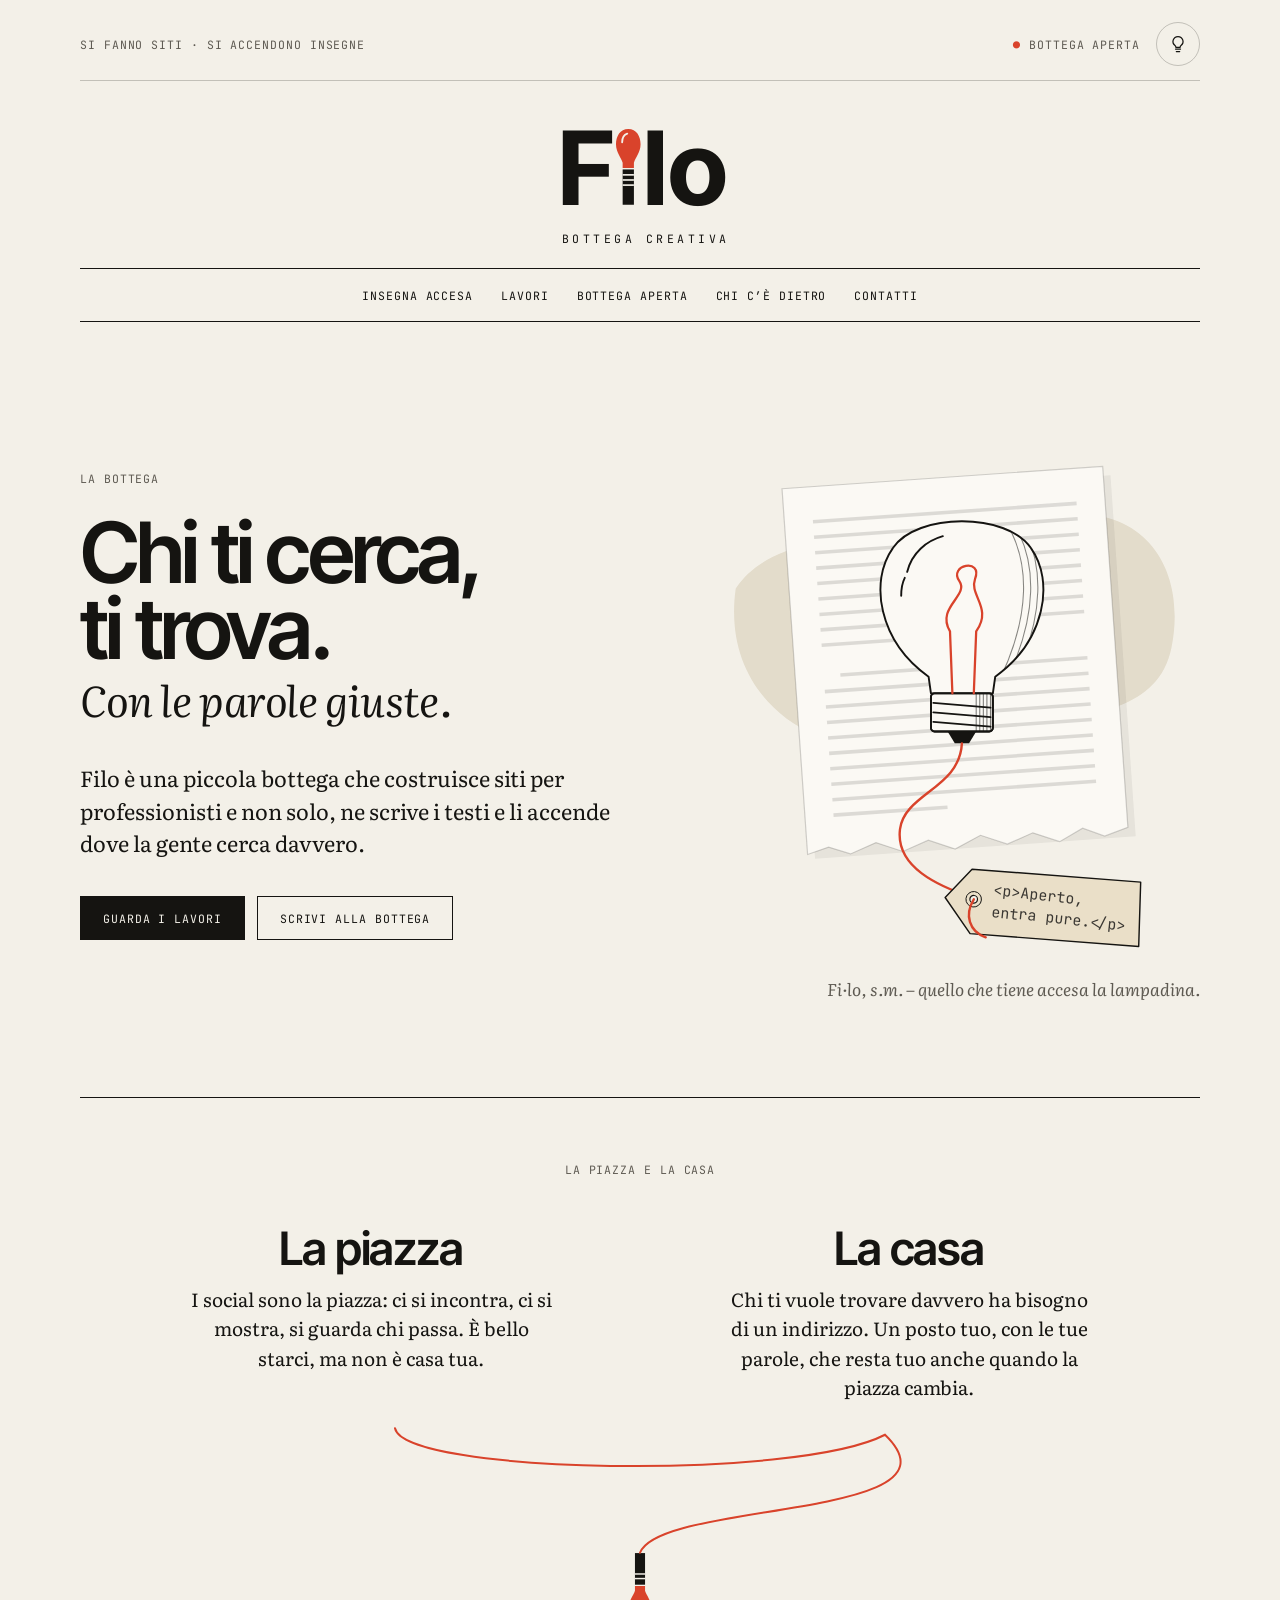
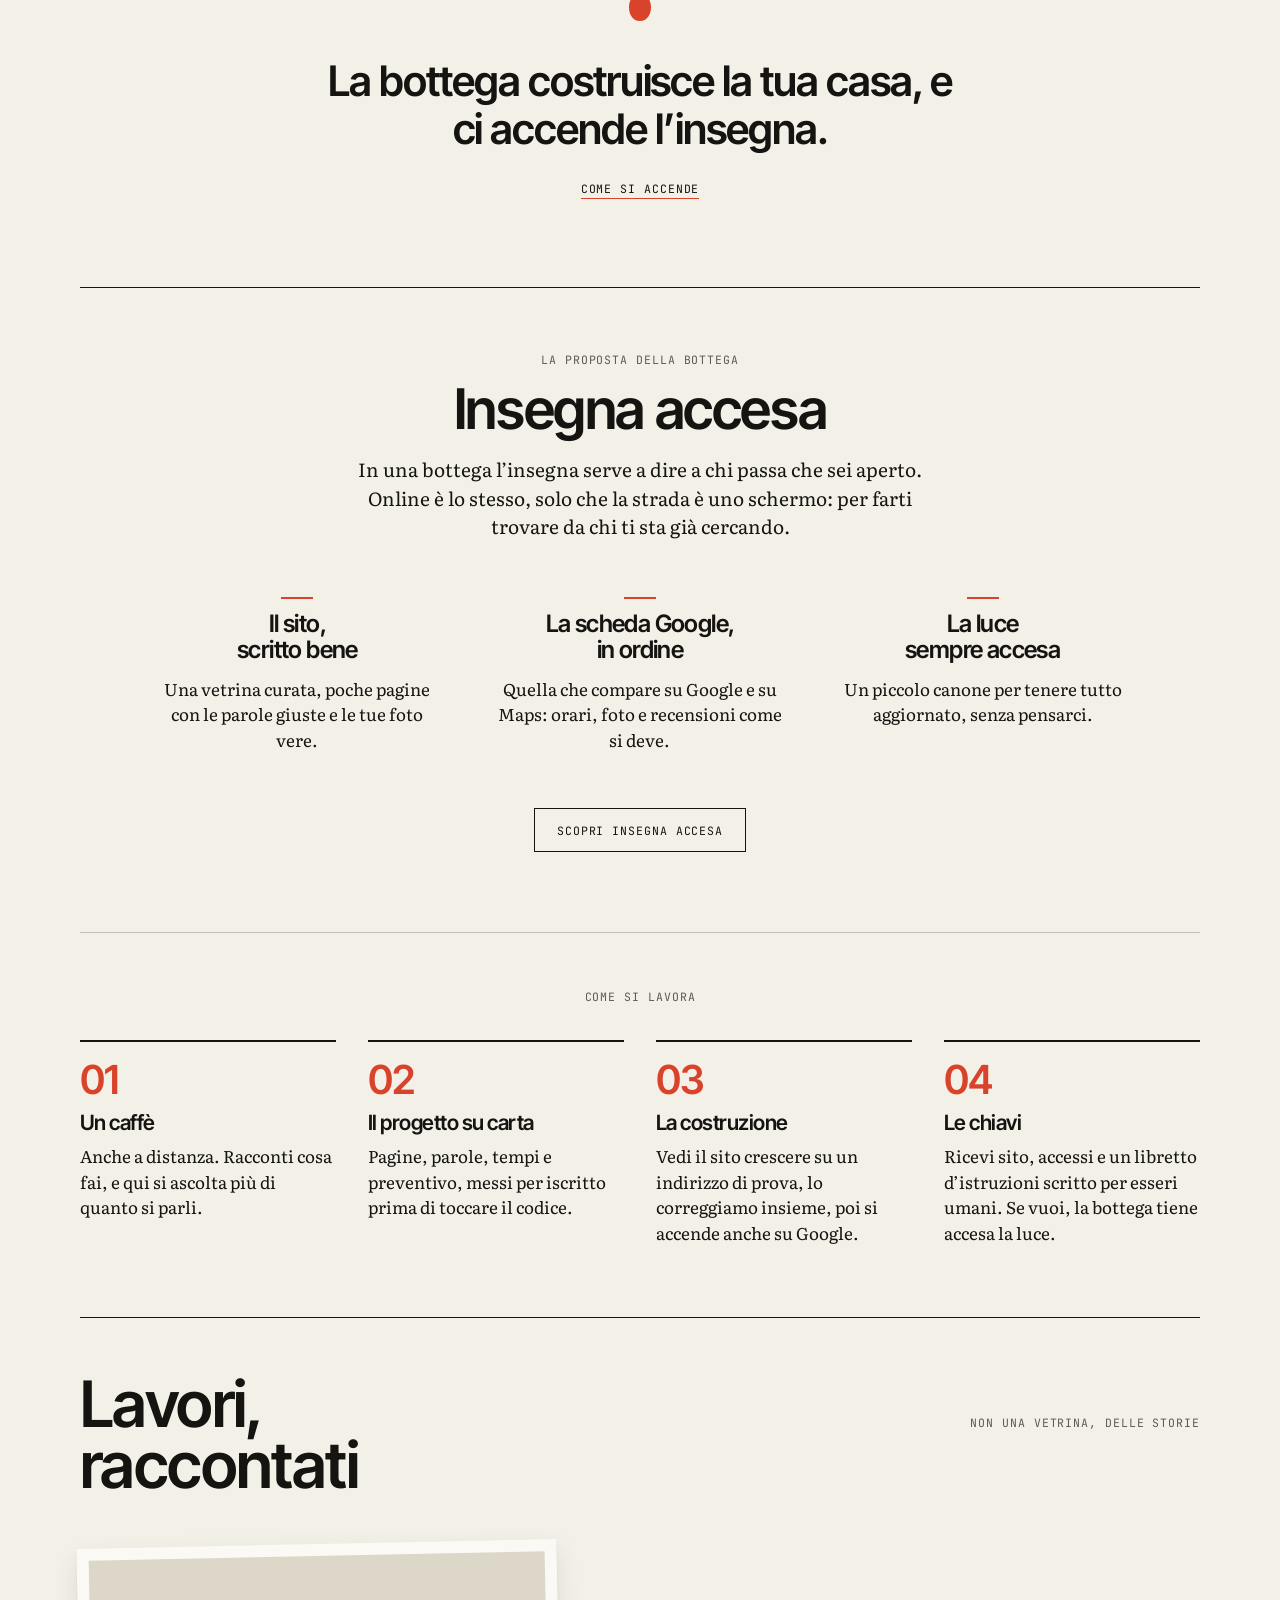
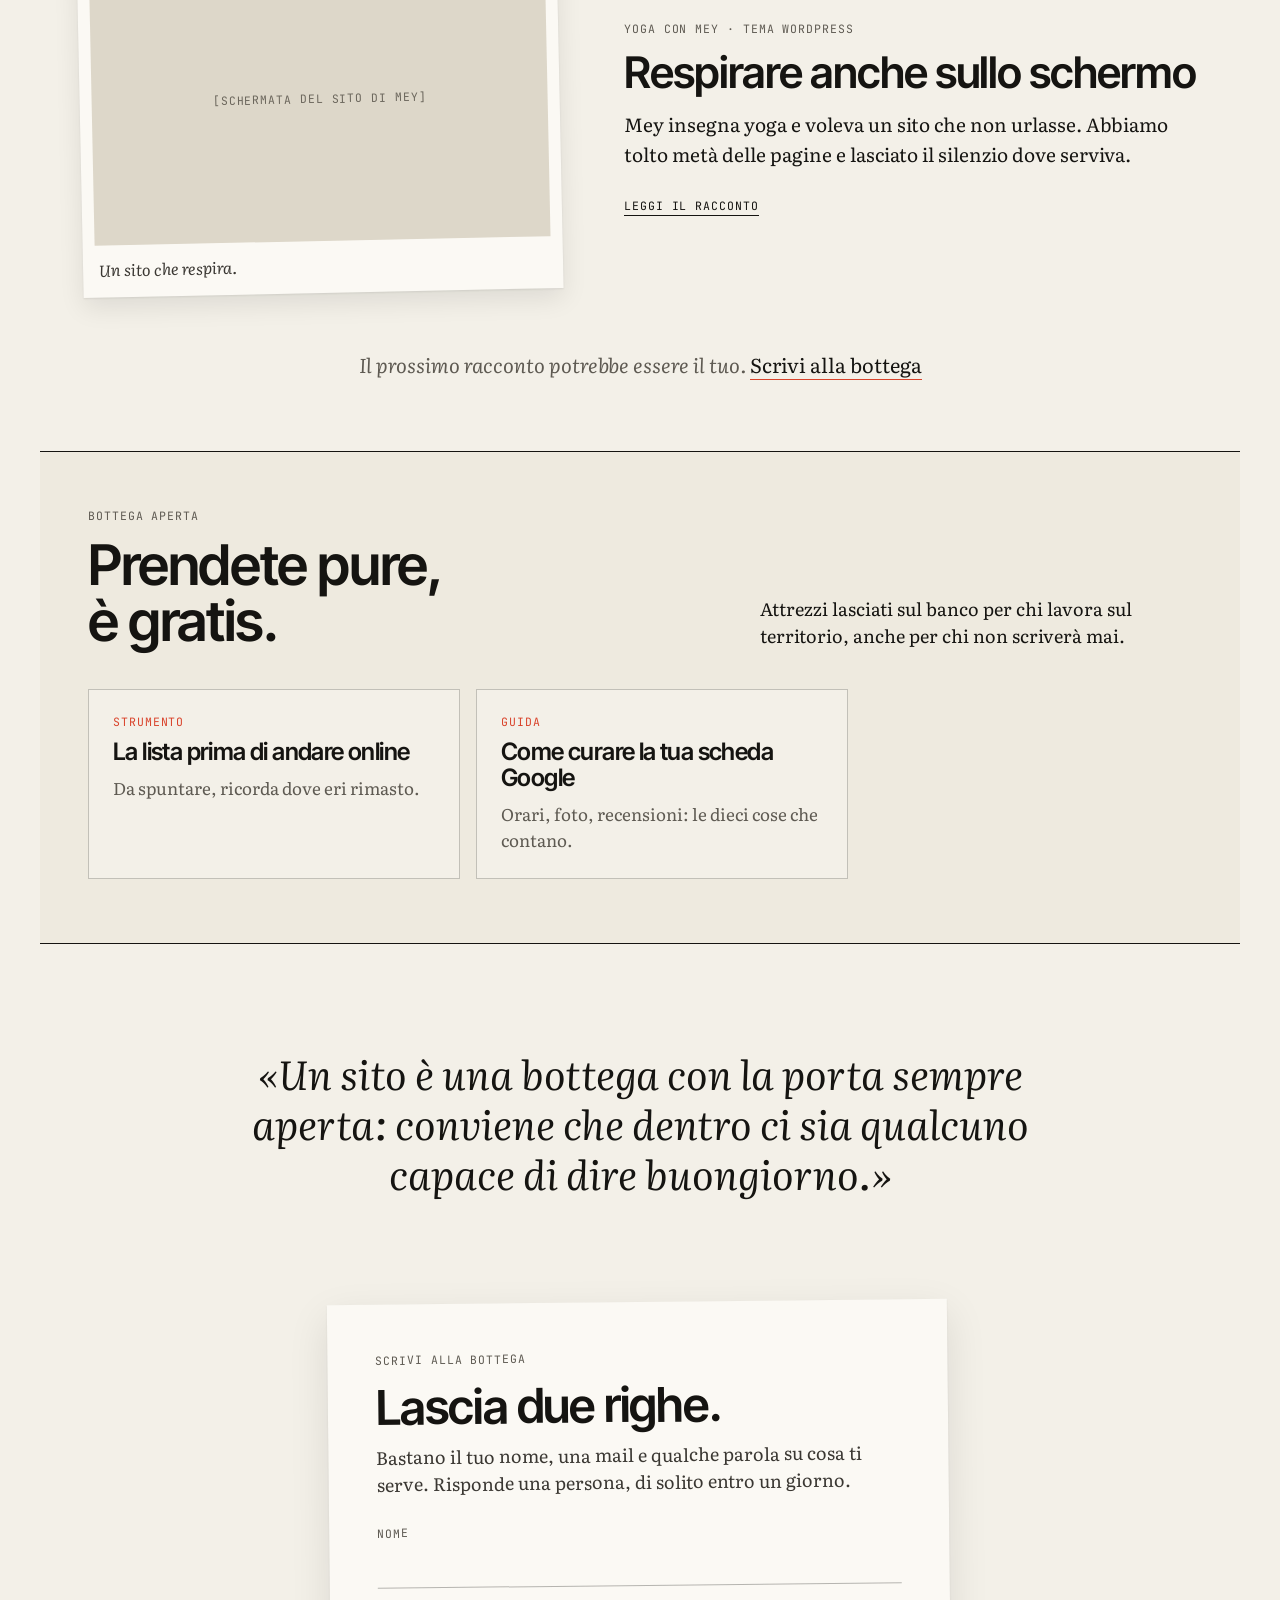
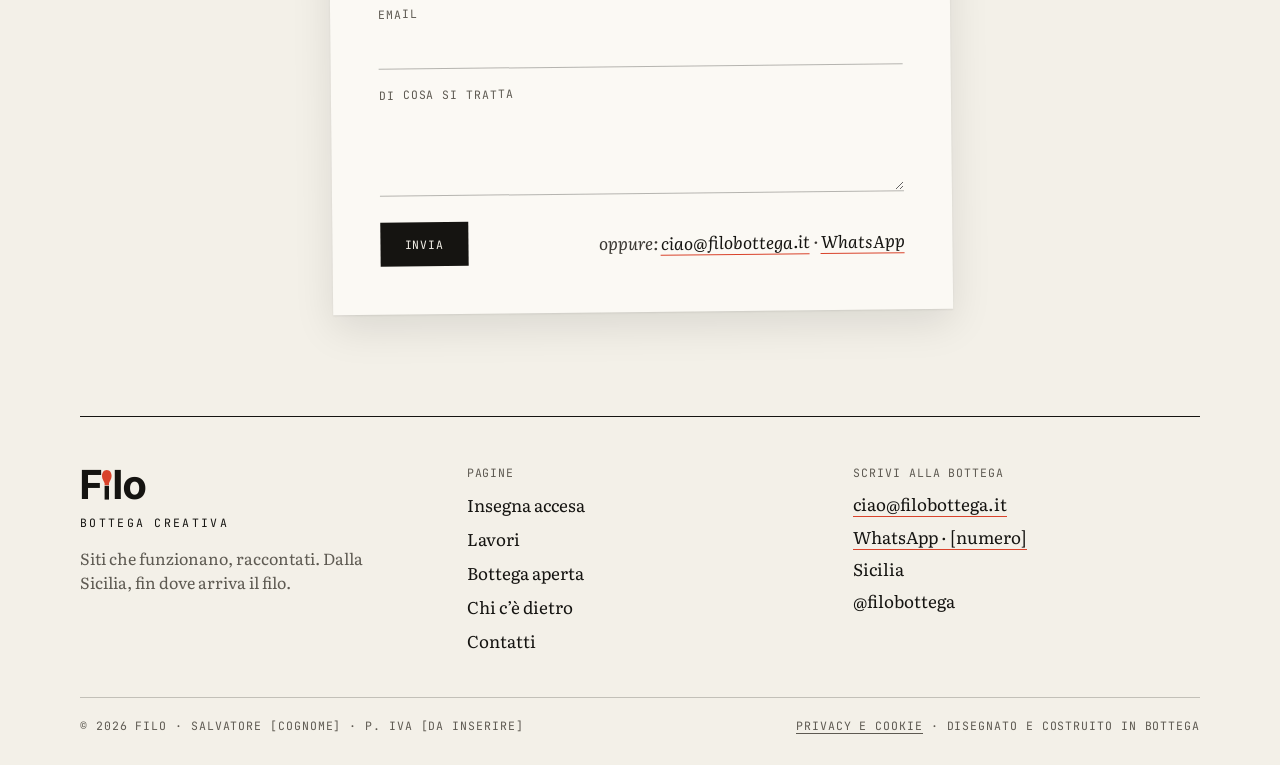
==== index.html @ 684f434d "Home: il cartellino dice Aperto, entra pure Co-Authored-By: Claude Opus 5.5 <noreply@anthropic.com> " ====
<!doctype html>
<html lang="it">
<head>
<meta charset="utf-8">
<meta name="viewport" content="width=device-width, initial-scale=1">
<title>Filo – Bottega creativa</title>
<meta name="robots" content="noindex">
<link rel="icon" href="assets/favicon.svg" type="image/svg+xml">
<link rel="preconnect" href="https://fonts.googleapis.com">
<link rel="preconnect" href="https://fonts.gstatic.com" crossorigin>
<link rel="stylesheet" href="https://fonts.googleapis.com/css2?family=Inter+Tight:wght@400;500;600;700&amp;family=JetBrains+Mono:wght@400;500&amp;family=Literata:ital,opsz,wght@0,7..72,400;0,7..72,500;1,7..72,400&amp;display=swap">
<link rel="stylesheet" href="assets/style.css">
<script>try{var t=localStorage.getItem('filo-theme');if(t==='dark'||(!t&&matchMedia('(prefers-color-scheme: dark)').matches))document.documentElement.classList.add('is-dark')}catch(e){}</script>
</head>
<body>
<div class="pg" data-root style="min-height: 100vh">
<div style="max-width: 1200px; margin: 0 auto; padding: 0 clamp(16px, 4vw, 40px)">

<header style="padding: 22px 0 0">
<div class="topbar" style="display: flex; flex-wrap: wrap; justify-content: space-between; align-items: center; gap: 12px; padding-bottom: 14px; border-bottom: 1px solid var(--line)">
<span class="m sign" style="color: var(--mute)">Si fanno siti<span class="sep"> · </span><br class="mbr">si accendono insegne</span>
<div style="display: flex; align-items: center; gap: 16px">
<span class="m open-status" style="color: var(--mute)"><span style="color: var(--accent)">●</span> Bottega aperta</span>
<button class="lamp" type="button" aria-label="Spegni la luce" data-lamp>
<svg width="20" height="20" viewBox="0 0 24 24" fill="none" stroke="currentColor" stroke-width="1.5" stroke-linecap="round" stroke-linejoin="round" aria-hidden="true"><path class="bulb" d="M9 18h6M10 21h4M12 3a6 6 0 0 0-3.6 10.8c.6.5 1 1.2 1 2V16h5.2v-.2c0-.8.4-1.5 1-2A6 6 0 0 0 12 3z"></path></svg>
</button>
</div>
</div>
<div style="text-align: center; padding: 36px 0 22px; --L: clamp(72px, 8vw, 104px)">
<a href="#top" class="h" aria-label="Filo" style="font-size: var(--L); font-weight: 700; letter-spacing: -.055em; line-height: 1">F<svg class="logo-bulb" viewBox="0 0 24 74" aria-hidden="true"><path class="glass" d="M12 0 C 20 0 24 7 24 15 C 24 23 19 28 17.5 33 L 17.5 38 L 6.5 38 L 6.5 33 C 5 28 0 23 0 15 C 0 7 4 0 12 0 Z" fill="var(--accent)"></path><path d="M6 13 C 6 8.5 8 5.5 11 4.5" fill="none" stroke="var(--paper)" stroke-width="1.8" stroke-linecap="round"></path><rect x="6.5" y="39.5" width="11" height="34.5" fill="currentColor"></rect><rect x="6.5" y="44" width="11" height="1.6" fill="var(--paper)"></rect><rect x="6.5" y="49" width="11" height="1.6" fill="var(--paper)"></rect><rect x="6.5" y="54" width="11" height="1.6" fill="var(--paper)"></rect></svg><span style="letter-spacing: -.005em">l</span>o</a>
<p class="m" style="margin: 12px 0 0; color: var(--ink); font-size: 11.5px; letter-spacing: calc((var(--L) * 1.5736 - 108.76px) / 15); transform: translateX(calc(var(--L) * 0.0397 + ((var(--L) * 1.5736 - 108.76px) / 15 - 0.49px) / 2)); white-space: nowrap">Bottega creativa</p>
</div>
<div class="nav hnav" style="display: flex; flex-wrap: wrap; justify-content: center; padding: 4px 0; border-top: 1px solid var(--ink); border-bottom: 1px solid var(--ink)">
<button class="menubtn m" type="button" aria-expanded="false" aria-controls="menu" data-menu>Menu</button>
<nav id="menu" class="navlinks" aria-label="Menu">
<a href="insegna-accesa.html" class="m">Insegna accesa</a>
<a href="lavori.html" class="m">Lavori</a>
<a href="bottega-aperta.html" class="m">Bottega aperta</a>
<a href="chi-ce-dietro.html" class="m">Chi c’è dietro</a>
<a href="contatti.html" class="m">Contatti</a>
</nav>
</div>
</header>

<section id="top" style="display: flex; flex-wrap: wrap; gap: 40px; padding: clamp(40px, 7vw, 88px) 0 clamp(48px, 8vw, 96px); align-items: center">
<div style="flex: 1 1 380px; min-width: 0">
<p class="m" style="margin: 0 0 28px; color: var(--mute)">La bottega</p>
<h1 class="h" style="margin: 0; font-size: clamp(46px, 6.6vw, 100px); line-height: .9; font-weight: 600; letter-spacing: -.045em">Chi ti cerca,<br>ti trova.<br><span style="display: block; margin-top: .22em; font-family: 'Literata', Georgia, serif; font-style: italic; font-weight: 400; font-size: .5em; line-height: 1.1; letter-spacing: -.01em">Con le parole giuste.</span></h1>
<p style="margin: 40px 0 0; max-width: 34em; font-size: clamp(19px, 1.7vw, 22px); line-height: 1.5">Filo è una piccola bottega che costruisce siti per professionisti e non solo, ne scrive i testi e li accende dove la gente cerca davvero.</p>
<div style="display: flex; flex-wrap: wrap; gap: 12px; margin-top: 36px">
<a href="#lavori" class="btn fill m">Guarda i lavori</a>
<a href="#scrivimi" class="btn m">Scrivi alla bottega</a>
</div>
</div>
<figure style="flex: 1 1 300px; min-width: 0; max-width: clamp(280px, 42vw, 560px); margin: 0 auto; position: relative">
<svg viewBox="0 0 420 470" width="100%" role="img" aria-label="Collage: una lampadina incisa davanti a una pagina di libro; il filamento è un filo vermiglio che esce dalla lampadina, scende con un’ansa e regge un cartellino con scritto, in codice, Aperto, entra pure" style="display: block">
<defs>
<clipPath id="fGlass"><path d="M142 200 C 100 170 92 120 112 92 C 132 62 208 62 228 92 C 248 120 240 170 198 200 L 196 214 L 144 214 Z"></path></clipPath>
<clipPath id="fSock"><rect x="144" y="214" width="52" height="32" rx="3"></rect></clipPath>
</defs>
<path d="M30 150 C 70 90 190 110 290 90 C 370 74 410 130 396 200 C 382 268 290 256 200 280 C 110 304 16 250 30 150 Z" fill="var(--swash)"></path>
<g transform="rotate(-4 220 220)">
<rect x="86" y="64" width="270" height="304" fill="#151411" opacity=".06"></rect>
<path d="M80 56 L 350 56 L 350 360 L 330 366 L 312 358 L 292 368 L 270 359 L 248 367 L 226 358 L 204 368 L 182 359 L 160 367 L 138 358 L 116 366 L 98 359 L 80 364 Z" fill="#FBF9F4" stroke="#151411" stroke-opacity=".18"></path>
<g fill="#151411" opacity=".13">
<rect x="104" y="84" width="222" height="3"></rect>
<rect x="104" y="97" width="222" height="3"></rect>
<rect x="104" y="110" width="222" height="3"></rect>
<rect x="104" y="123" width="222" height="3"></rect>
<rect x="104" y="136" width="222" height="3"></rect>
<rect x="104" y="149" width="222" height="3"></rect>
<rect x="104" y="162" width="222" height="3"></rect>
<rect x="104" y="175" width="222" height="3"></rect>
<rect x="104" y="188" width="140" height="3"></rect>
<rect x="118" y="214" width="208" height="3"></rect>
<rect x="104" y="227" width="222" height="3"></rect>
<rect x="104" y="240" width="222" height="3"></rect>
<rect x="104" y="253" width="222" height="3"></rect>
<rect x="104" y="266" width="222" height="3"></rect>
<rect x="104" y="279" width="222" height="3"></rect>
<rect x="104" y="292" width="222" height="3"></rect>
<rect x="104" y="305" width="222" height="3"></rect>
<rect x="104" y="318" width="222" height="3"></rect>
<rect x="104" y="331" width="96" height="3"></rect>
</g>
</g>
<g transform="translate(50 24)">
<path d="M142 200 C 100 170 92 120 112 92 C 132 62 208 62 228 92 C 248 120 240 170 198 200 L 196 214 L 144 214 Z" fill="#FBF9F4"></path>
<g clip-path="url(#fGlass)" fill="none" stroke="#151411" stroke-width=".9" stroke-opacity=".5">
<path d="M204 66 C 228 100 230 150 196 214"></path>
<path d="M210 66 C 234 100 236 150 202 214"></path>
<path d="M216 66 C 240 100 242 150 208 214"></path>
<path d="M222 66 C 246 100 248 150 214 214"></path>
<path d="M228 66 C 252 100 254 150 220 214"></path>
<path d="M234 66 C 258 100 260 150 226 214"></path>
</g>
<g fill="none" stroke="#151411" stroke-width="1.6" stroke-linecap="round" stroke-linejoin="round">
<path d="M142 200 C 100 170 92 120 112 92 C 132 62 208 62 228 92 C 248 120 240 170 198 200 L 196 214 L 144 214 Z"></path>
<path d="M124 112 C 128 96 140 86 154 82"></path>
<path d="M119 132 C 119 126 120 121 122 117"></path>
<rect x="144" y="214" width="52" height="32" rx="3" fill="#FBF9F4"></rect>
</g>
<g clip-path="url(#fSock)" stroke="#151411" stroke-width=".9" stroke-opacity=".55">
<path d="M182 214 L 182 246 M185 214 L 185 246 M188 214 L 188 246 M191 214 L 191 246 M194 214 L 194 246"></path>
</g>
<g fill="none" stroke="#151411" stroke-width="1.6" stroke-linecap="round">
<rect x="144" y="214" width="52" height="32" rx="3"></rect>
<path d="M146 222 L 194 226 M146 230 L 194 234 M146 238 L 194 242"></path>
</g>
<path d="M158 246 L 182 246 L 176 256 L 164 256 Z" fill="#151411"></path>
<path d="M162 214 L 160 162 C 148 142 176 132 168 120 C 158 106 188 100 181 118 C 176 132 196 142 182 162 L 180 214" fill="none" stroke="#D9432B" stroke-width="1.9" stroke-linecap="round"></path>
</g>
<path d="M220 280 C 218 318 172 322 168 352 C 164 384 200 400 230 410" fill="none" stroke="#D9432B" stroke-width="2" stroke-linecap="round"></path>
<g transform="translate(230 410) rotate(6)">
<path d="M-4 -24 L 138 -28 L 142 26 L 0 30 L -24 2 Z" fill="#EADFC8" stroke="#151411" stroke-width="1.2" stroke-linejoin="round"></path>
<circle cx="0" cy="1" r="6.5" fill="none" stroke="#151411" stroke-width=".8"></circle>
<circle cx="0" cy="1" r="3.2" fill="#F3F0E8" stroke="#151411" stroke-width="1"></circle>
<text x="16" y="-4" font-family="JetBrains Mono, monospace" font-size="12.5" fill="#3A3732">&lt;p&gt;Aperto,</text>
<text x="16" y="14" font-family="JetBrains Mono, monospace" font-size="12.5" fill="#3A3732">entra pure.&lt;/p&gt;</text>
</g>
<path d="M230 411 C 222 424 226 438 240 443" fill="none" stroke="#D9432B" stroke-width="2" stroke-linecap="round"></path>
</svg>
<figcaption style="font-style: italic; font-size: 17px; color: var(--mute); padding: 6px 0 0; text-align: right">Fi·lo, s.m. – quello che tiene accesa la lampadina.</figcaption>
</figure>
</section>

<section id="piazza" style="border-top: 1px solid var(--ink); padding: 64px 0 88px">
<p class="m" style="margin: 0 0 48px; color: var(--mute); text-align: center">La piazza e la casa</p>
<div class="pc-top" style="position: relative; max-width: 980px; margin: 0 auto">
<svg class="thread-h" viewBox="0 0 100 100" preserveAspectRatio="none" aria-hidden="true" style="position: absolute; inset: 0; width: 100%; height: 100%; overflow: visible; pointer-events: none">
<path d="M25 62 C 26 76, 66 78, 75 64 C 84 90, 52 84, 50 100" fill="none" stroke="var(--accent)" stroke-width="2" stroke-linecap="round" vector-effect="non-scaling-stroke"></path>
</svg>
<svg class="thread-v" viewBox="0 0 100 100" preserveAspectRatio="none" aria-hidden="true" style="position: absolute; inset: 0; width: 100%; height: 100%; overflow: visible; pointer-events: none">
<path d="M50 29 C 26 33, 74 41, 50 46 M50 87 C 40 92, 60 96, 50 100" fill="none" stroke="var(--accent)" stroke-width="2" stroke-linecap="round" vector-effect="non-scaling-stroke"></path>
</svg>
<div class="pc-cols" style="position: relative; display: grid; grid-template-columns: repeat(2, minmax(0, 1fr)); gap: 40px 96px; padding-bottom: 150px; text-align: center">
<div>
<h2 class="h" style="margin: 0 0 14px; font-size: clamp(30px, 3.6vw, 46px); line-height: 1; font-weight: 600">La piazza</h2>
<p style="margin: 0 auto; max-width: 19em; font-size: 19px; line-height: 1.55">I social sono la piazza: ci si incontra, ci si mostra, si guarda chi passa. È bello starci, ma non è casa tua.</p>
</div>
<div>
<h2 class="h" style="margin: 0 0 14px; font-size: clamp(30px, 3.6vw, 46px); line-height: 1; font-weight: 600">La casa</h2>
<p style="margin: 0 auto; max-width: 19em; font-size: 19px; line-height: 1.55">Chi ti vuole trovare davvero ha bisogno di un indirizzo. Un posto tuo, con le tue parole, che resta tuo anche quando la piazza cambia.</p>
</div>
</div>
</div>
<div style="display: flex; flex-direction: column; align-items: center; text-align: center">
<svg viewBox="0 0 24 74" width="22" height="68" aria-hidden="true" style="display: block; overflow: visible"><path class="glass" d="M12 0 C 20 0 24 7 24 15 C 24 23 19 28 17.5 33 L 17.5 38 L 6.5 38 L 6.5 33 C 5 28 0 23 0 15 C 0 7 4 0 12 0 Z" fill="var(--accent)" transform="translate(0 74) scale(1 -1)"></path><rect x="6.5" y="0" width="11" height="34.5" fill="currentColor"></rect><rect x="6.5" y="22" width="11" height="1.6" fill="var(--paper)"></rect><rect x="6.5" y="27" width="11" height="1.6" fill="var(--paper)"></rect></svg>
<p class="h" style="margin: 36px auto 0; max-width: 16em; padding: 0 12px; box-sizing: border-box; overflow-wrap: break-word; font-size: clamp(22px, 5.4vw, 42px); line-height: 1.15; font-weight: 600; letter-spacing: -.025em">La bottega costruisce la tua casa, e ci accende l’insegna.</p>
<a href="#insegna" class="m" style="margin-top: 28px; border-bottom: 1px solid var(--accent); padding-bottom: 2px">Come si accende</a>
</div>
</section>

<section id="insegna" style="border-top: 1px solid var(--ink); padding: 64px 0 80px; text-align: center">
<p class="m" style="margin: 0 0 14px; color: var(--mute)">La proposta della bottega</p>
<h2 class="h" style="margin: 0 0 18px; font-size: clamp(34px, 4.4vw, 56px); line-height: 1; font-weight: 600">Insegna accesa</h2>
<p style="margin: 0 auto 56px; max-width: 30em; font-size: 19px; line-height: 1.5">In una bottega l’insegna serve a dire a chi passa che sei aperto. Online è lo stesso, solo che la strada è uno schermo: per farti trovare da chi ti sta già cercando.</p>
<div style="display: grid; grid-template-columns: repeat(auto-fit, minmax(220px, 1fr)); gap: 40px 48px; max-width: 980px; margin: 0 auto">
<div style="display: flex; flex-direction: column; align-items: center; gap: 12px">
<span aria-hidden="true" style="width: 32px; height: 2px; background: var(--accent)"></span>
<h3 class="h" style="margin: 0; font-size: 24px; font-weight: 600; line-height: 1.1">Il sito,<br>scritto bene</h3>
<p style="margin: 0; max-width: 17em; font-size: 17px; line-height: 1.5">Una vetrina curata, poche pagine con le parole giuste e le tue foto vere.</p>
</div>
<div style="display: flex; flex-direction: column; align-items: center; gap: 12px">
<span aria-hidden="true" style="width: 32px; height: 2px; background: var(--accent)"></span>
<h3 class="h" style="margin: 0; font-size: 24px; font-weight: 600; line-height: 1.1">La scheda Google,<br>in ordine</h3>
<p style="margin: 0; max-width: 17em; font-size: 17px; line-height: 1.5">Quella che compare su Google e su Maps: orari, foto e recensioni come si deve.</p>
</div>
<div style="display: flex; flex-direction: column; align-items: center; gap: 12px">
<span aria-hidden="true" style="width: 32px; height: 2px; background: var(--accent)"></span>
<h3 class="h" style="margin: 0; font-size: 24px; font-weight: 600; line-height: 1.1">La luce<br>sempre accesa</h3>
<p style="margin: 0; max-width: 17em; font-size: 17px; line-height: 1.5">Un piccolo canone per tenere tutto aggiornato, senza pensarci.</p>
</div>
</div>
<a href="insegna-accesa.html" class="btn m" style="margin-top: 56px">Scopri Insegna accesa</a>
</section>


<section style="border-top: 1px solid var(--line); padding: 56px 0 72px">
<p class="m" style="margin: 0 0 36px; color: var(--mute); text-align: center">Come si lavora</p>
<ol style="list-style: none; margin: 0; padding: 0; display: grid; grid-template-columns: repeat(auto-fit, minmax(220px, 1fr)); gap: 32px">
<li style="border-top: 2px solid var(--ink); padding-top: 18px">
<p class="h" style="margin: 0 0 10px; font-size: 40px; font-weight: 600; color: var(--accent); line-height: 1">01</p>
<h3 class="h" style="margin: 0 0 8px; font-size: 21px; font-weight: 600">Un caffè</h3>
<p style="margin: 0; font-size: 17px; line-height: 1.5">Anche a distanza. Racconti cosa fai, e qui si ascolta più di quanto si parli.</p>
</li>
<li style="border-top: 2px solid var(--ink); padding-top: 18px">
<p class="h" style="margin: 0 0 10px; font-size: 40px; font-weight: 600; color: var(--accent); line-height: 1">02</p>
<h3 class="h" style="margin: 0 0 8px; font-size: 21px; font-weight: 600">Il progetto su carta</h3>
<p style="margin: 0; font-size: 17px; line-height: 1.5">Pagine, parole, tempi e preventivo, messi per iscritto prima di toccare il codice.</p>
</li>
<li style="border-top: 2px solid var(--ink); padding-top: 18px">
<p class="h" style="margin: 0 0 10px; font-size: 40px; font-weight: 600; color: var(--accent); line-height: 1">03</p>
<h3 class="h" style="margin: 0 0 8px; font-size: 21px; font-weight: 600">La costruzione</h3>
<p style="margin: 0; font-size: 17px; line-height: 1.5">Vedi il sito crescere su un indirizzo di prova, lo correggiamo insieme, poi si accende anche su Google.</p>
</li>
<li style="border-top: 2px solid var(--ink); padding-top: 18px">
<p class="h" style="margin: 0 0 10px; font-size: 40px; font-weight: 600; color: var(--accent); line-height: 1">04</p>
<h3 class="h" style="margin: 0 0 8px; font-size: 21px; font-weight: 600">Le chiavi</h3>
<p style="margin: 0; font-size: 17px; line-height: 1.5">Ricevi sito, accessi e un libretto d’istruzioni scritto per esseri umani. Se vuoi, la bottega tiene accesa la luce.</p>
</li>
</ol>
</section>


<section id="lavori" style="border-top: 1px solid var(--ink); padding: 56px 0 72px">
<div style="display: flex; flex-wrap: wrap; justify-content: space-between; align-items: baseline; gap: 16px; margin-bottom: 48px">
<h2 class="h" style="margin: 0; font-size: clamp(36px, 5vw, 64px); line-height: .95; font-weight: 600">Lavori,<br>raccontati</h2>
<p class="m" style="margin: 0; color: var(--mute)">Non una vetrina, delle storie</p>
</div>
<article style="display: flex; flex-wrap: wrap; gap: 40px 64px; align-items: center">
<figure style="flex: 1 1 320px; max-width: 480px; margin: 0; background: var(--frame); padding: 12px 12px 0; box-shadow: 0 1px 2px rgba(0,0,0,.08), 0 10px 26px rgba(0,0,0,.09); transform: rotate(-1.2deg)">
<div style="aspect-ratio: 16 / 10; background: var(--ph); display: flex; align-items: center; justify-content: center"><span class="m" style="color: #6B665C">[Schermata del sito di Mey]</span></div>
<figcaption style="font-style: italic; font-size: 16px; color: #3A3732; padding: 12px 4px 16px">Un sito che respira.</figcaption>
</figure>
<div style="flex: 1 1 360px; min-width: 0">
<p class="m" style="margin: 0 0 14px; color: var(--mute)">Yoga con Mey · Tema WordPress</p>
<h3 class="h" style="margin: 0 0 16px; font-size: clamp(30px, 3.4vw, 44px); line-height: 1.02; font-weight: 600">Respirare anche sullo schermo</h3>
<p style="margin: 0 0 22px; font-size: 19px; line-height: 1.55">Mey insegna yoga e voleva un sito che non urlasse. Abbiamo tolto metà delle pagine e lasciato il silenzio dove serviva.</p>
<a href="lavori.html#mey" class="m" style="border-bottom: 1px solid currentColor; padding-bottom: 2px">Leggi il racconto</a>
</div>
</article>
<p style="margin: 56px 0 0; text-align: center; font-style: italic; font-size: 20px; color: var(--mute)">Il prossimo racconto potrebbe essere il tuo. <a href="#scrivimi" style="font-style: normal; border-bottom: 1px solid var(--accent)">Scrivi alla bottega</a></p>
</section>

<section id="aperta" style="background: var(--card); border-top: 1px solid var(--ink); border-bottom: 1px solid var(--ink); padding: 56px clamp(16px, 4vw, 48px) 64px; margin: 0 calc(-1 * clamp(16px, 4vw, 40px))">
<div style="max-width: 1120px; margin: 0 auto">
<div style="display: flex; flex-wrap: wrap; justify-content: space-between; align-items: flex-end; gap: 20px; margin-bottom: 40px">
<div>
<p class="m" style="margin: 0 0 14px; color: var(--mute)">Bottega aperta</p>
<h2 class="h" style="margin: 0; font-size: clamp(34px, 4.4vw, 56px); line-height: 1; font-weight: 600">Prendete pure,<br>è gratis.</h2>
</div>
<p style="margin: 0; max-width: 24em; font-size: 18px; line-height: 1.5">Attrezzi lasciati sul banco per chi lavora sul territorio, anche per chi non scriverà mai.</p>
</div>
<div style="display: grid; grid-template-columns: repeat(auto-fit, minmax(280px, 1fr)); gap: 16px; max-width: 760px">
<a href="bottega-aperta.html" style="display: flex; flex-direction: column; gap: 10px; background: var(--paper); border: 1px solid var(--line); padding: 24px 24px 26px">
<span class="m" style="color: var(--accent)">Strumento</span>
<span class="h" style="font-size: 24px; font-weight: 600; line-height: 1.1">La lista prima di andare online</span>
<span style="font-size: 17px; line-height: 1.5; color: var(--mute)">Da spuntare, ricorda dove eri rimasto.</span>
</a>
<a href="bottega-aperta.html" style="display: flex; flex-direction: column; gap: 10px; background: var(--paper); border: 1px solid var(--line); padding: 24px 24px 26px">
<span class="m" style="color: var(--accent)">Guida</span>
<span class="h" style="font-size: 24px; font-weight: 600; line-height: 1.1">Come curare la tua scheda Google</span>
<span style="font-size: 17px; line-height: 1.5; color: var(--mute)">Orari, foto, recensioni: le dieci cose che contano.</span>
</a>
</div>
</div>
</section>

<section style="padding: clamp(56px, 9vw, 104px) 0 0; text-align: center">
<blockquote style="margin: 0 auto; max-width: 22em; font-style: italic; font-size: clamp(26px, 3.4vw, 40px); line-height: 1.25">«Un sito è una bottega con la porta sempre aperta: conviene che dentro ci sia qualcuno capace di dire buongiorno.»</blockquote>
</section>

<section id="scrivimi" style="padding: clamp(56px, 9vw, 104px) 0; display: flex; justify-content: center">
<div style="width: 100%; max-width: 620px; background: var(--frame); color: #151411; padding: clamp(28px, 5vw, 48px); box-shadow: 0 1px 2px rgba(0,0,0,.08), 0 14px 40px rgba(0,0,0,.1); transform: rotate(-.6deg)">
<p class="m" style="margin: 0 0 16px; color: #5E5A52">Scrivi alla bottega</p>
<h2 class="h" style="margin: 0 0 12px; font-size: clamp(32px, 4vw, 48px); line-height: 1; font-weight: 600">Lascia due righe.</h2>
<p style="margin: 0 0 28px; font-size: 18px; line-height: 1.5; color: #3A3732">Bastano il tuo nome, una mail e qualche parola su cosa ti serve. Risponde una persona, di solito entro un giorno.</p>
<form style="display: flex; flex-direction: column; gap: 18px">
<label class="m" style="color: #5E5A52; display: flex; flex-direction: column; gap: 4px">Nome<input class="field" type="text" name="nome"></label>
<label class="m" style="color: #5E5A52; display: flex; flex-direction: column; gap: 4px">Email<input class="field" type="email" name="email"></label>
<label class="m" style="color: #5E5A52; display: flex; flex-direction: column; gap: 4px">Di cosa si tratta<textarea class="field" name="messaggio" rows="3" style="resize: vertical"></textarea></label>
<div style="display: flex; flex-wrap: wrap; align-items: center; justify-content: space-between; gap: 16px; margin-top: 8px">
<button type="button" class="m" style="min-height: 44px; padding: 0 24px; background: #151411; color: #F3F0E8; border: 0; cursor: pointer">Invia</button>
<span style="font-style: italic; font-size: 17px; color: #3A3732">oppure: <a href="mailto:ciao@filobottega.it" style="color: #151411; border-bottom: 1px solid #D9432B">ciao@filobottega.it</a> · <a href="https://wa.me/390000000000?text=Ciao%20Filo%2C%20vorrei%20accendere%20la%20mia%20insegna" style="color: #151411; border-bottom: 1px solid #D9432B">WhatsApp</a></span>
</div>
</form>
</div>
</section>

<footer style="border-top: 1px solid var(--ink); padding: 48px 0 32px">
<div style="display: grid; grid-template-columns: repeat(auto-fit, minmax(200px, 1fr)); gap: 32px 40px; padding-bottom: 40px">
<div>
<a href="index.html" class="h" aria-label="Filo, torna alla home" style="font-size: 40px; font-weight: 700; letter-spacing: -.055em; line-height: 1">F<svg class="logo-bulb" viewBox="0 0 24 74" aria-hidden="true"><path class="glass" d="M12 0 C 20 0 24 7 24 15 C 24 23 19 28 17.5 33 L 17.5 38 L 6.5 38 L 6.5 33 C 5 28 0 23 0 15 C 0 7 4 0 12 0 Z" fill="var(--accent)"></path><rect x="6.5" y="39.5" width="11" height="34.5" fill="currentColor"></rect></svg><span style="letter-spacing: -.005em">l</span>o</a>
<p class="m" style="margin: 10px 0 0; letter-spacing: .2em">Bottega creativa</p>
<p style="margin: 16px 0 0; max-width: 18em; font-size: 16px; line-height: 1.5; color: var(--mute)">Siti che funzionano, raccontati. Dalla Sicilia, fin dove arriva il filo.</p>
</div>
<nav aria-label="Pagine del sito">
<p class="m" style="margin: 0 0 8px; color: var(--mute)">Pagine</p>
<ul style="list-style: none; margin: 0; padding: 0; font-size: 17px; line-height: 1.4">
<li><a href="insegna-accesa.html" style="display: inline-block; padding: 5px 0">Insegna accesa</a></li>
<li><a href="lavori.html" style="display: inline-block; padding: 5px 0">Lavori</a></li>
<li><a href="bottega-aperta.html" style="display: inline-block; padding: 5px 0">Bottega aperta</a></li>
<li><a href="chi-ce-dietro.html" style="display: inline-block; padding: 5px 0">Chi c’è dietro</a></li>
<li><a href="contatti.html" style="display: inline-block; padding: 5px 0">Contatti</a></li>
</ul>
</nav>
<div>
<p class="m" style="margin: 0 0 8px; color: var(--mute)">Scrivi alla bottega</p>
<p style="margin: 0; font-size: 17px; line-height: 1.9"><a href="mailto:ciao@filobottega.it" style="border-bottom: 1px solid var(--accent)">ciao@filobottega.it</a><br><a href="https://wa.me/390000000000?text=Ciao%20Filo%2C%20vorrei%20accendere%20la%20mia%20insegna" style="border-bottom: 1px solid var(--accent)">WhatsApp · [numero]</a><br>Sicilia<br>@filobottega</p>
</div>
</div>
<div style="display: flex; flex-wrap: wrap; justify-content: space-between; gap: 12px 24px; padding-top: 20px; border-top: 1px solid var(--line)">
<span class="m" style="color: var(--mute)">© 2026 Filo · Salvatore [Cognome] · P. IVA [da inserire]</span>
<span class="m" style="color: var(--mute)"><a href="#" style="color: var(--mute); border-bottom: 1px solid currentColor">Privacy e cookie</a> · Disegnato e costruito in bottega</span>
</div>
</footer>

</div>
</div>
<script src="assets/main.js"></script>
</body>
</html>
---- assets/style.css ----
body{margin:0}
html{-webkit-text-size-adjust:100%}
*,*::before,*::after{box-sizing:border-box}
img,svg{max-width:100%}
.pg{--paper:#F3F0E8;--ink:#151411;--mute:#5E5A52;--line:rgba(21,20,17,.22);--accent:#D9432B;--frame:#FBF9F4;--ph:#DDD7C9;--card:#EEEADF;--swash:#E3DCCB;background:var(--paper);color:var(--ink);font-family:'Literata',Georgia,serif}
.pg.dark{--paper:#151411;--ink:#ECE8DE;--mute:#A8A397;--line:rgba(236,232,222,.22);--accent:#E8573F;--frame:#ECE8DE;--ph:#2C2A25;--card:#1D1B18;--swash:#26231F}
.h{font-family:'Inter Tight',system-ui,sans-serif;letter-spacing:-.025em}
.m{font-family:'JetBrains Mono',ui-monospace,monospace;text-transform:uppercase;font-size:11.5px;letter-spacing:.08em}
a{color:var(--ink);text-decoration:none}
a:hover{color:var(--accent)}
.lamp{background:none;border:1px solid var(--line);color:var(--ink);width:44px;height:44px;border-radius:50%;display:flex;align-items:center;justify-content:center;cursor:pointer}
.lamp:hover{border-color:var(--accent);color:var(--accent)}
.pg.dark .bulb{fill:var(--accent)}
.logo-bulb{display:inline-block;width:.24em;height:.74em;margin:0 .03em 0 .06em;vertical-align:baseline;overflow:visible}
.pg.dark .logo-bulb .glass{filter:drop-shadow(0 0 .05em #E8573F) drop-shadow(0 0 .14em rgba(232,87,63,.55))}
.navlinks{display:flex;flex-wrap:wrap;align-items:center;gap:0 24px;order:2;margin-left:auto}
.navlinks a{display:inline-flex;align-items:center;min-height:44px}
.ctl{display:flex;align-items:center;gap:12px;order:3}
.menubtn{display:none;min-height:44px;padding:0 16px;border:1px solid var(--line);background:none;color:var(--ink);cursor:pointer}
.menubtn:hover{border-color:var(--accent);color:var(--accent)}
.hnav .navlinks{margin-left:0;justify-content:center;gap:0 28px}
.mbr{display:none}
.thread-v{display:none}
@media (max-width:760px){.thread-h{display:none}.thread-v{display:block}.pc-cols{grid-template-columns:minmax(0,1fr) !important;row-gap:120px !important;padding-bottom:90px !important}.pc-cols>div{padding:0 12px}.pc-cols p{font-size:17px !important}}
@media (max-width:760px){.topbar{flex-wrap:nowrap !important}.open-status{display:none !important}.mbr{display:inline}.sep{display:none}.sign{line-height:1.7}}
@media (max-width:760px){
.navlinks{display:none}
.menubtn{display:inline-flex;align-items:center}
.nav.open .navlinks{display:flex;flex-direction:column;align-items:stretch;gap:0;flex-basis:100%;order:4;margin:6px 0 0}
.nav.open .navlinks a{font-size:14px;min-height:52px;border-top:1px solid var(--line);justify-content:flex-start}
.hnav{padding:10px 0 !important}
}
.btn{display:inline-flex;align-items:center;min-height:44px;padding:0 22px;border:1px solid var(--ink)}
.btn.fill{background:var(--ink);color:var(--paper)}
.btn.fill:hover{background:var(--accent);border-color:var(--accent);color:#fff}
.field{width:100%;box-sizing:border-box;min-height:44px;padding:10px 0;border:0;border-bottom:1px solid rgba(21,20,17,.3);background:transparent;color:#151411;font:inherit;font-size:18px}
.field:focus{outline:none;border-bottom-color:#D9432B}
.pg{--paper:#F3F0E8;--ink:#151411;--mute:#5E5A52;--line:rgba(21,20,17,.22);--accent:#D9432B;--frame:#FBF9F4;--card:#EEEADF;background:var(--paper);color:var(--ink);font-family:'Literata',Georgia,serif}
.pg.dark{--paper:#151411;--ink:#ECE8DE;--mute:#A8A397;--line:rgba(236,232,222,.22);--accent:#E8573F;--frame:#ECE8DE;--card:#1D1B18}
.here{color:var(--accent)}
.pg{--paper:#F3F0E8;--ink:#151411;--mute:#5E5A52;--line:rgba(21,20,17,.22);--accent:#D9432B;--frame:#FBF9F4;--ph:#DDD7C9;--card:#EEEADF;background:var(--paper);color:var(--ink);font-family:'Literata',Georgia,serif}
.pg.dark{--paper:#151411;--ink:#ECE8DE;--mute:#A8A397;--line:rgba(236,232,222,.22);--accent:#E8573F;--frame:#ECE8DE;--ph:#2C2A25;--card:#1D1B18}
.chk{display:flex;gap:14px;align-items:flex-start;min-height:44px;padding:10px 0;border-bottom:1px solid var(--line);cursor:pointer;font-size:18px;line-height:1.45}
.chk input{appearance:none;-webkit-appearance:none;flex:0 0 22px;width:22px;height:22px;margin:2px 0 0;border:1.5px solid var(--ink);background:transparent;cursor:pointer;display:grid;place-content:center}
.chk input:checked{background:var(--accent);border-color:var(--accent)}
.chk input:checked::after{content:"";width:10px;height:6px;border-left:2px solid #fff;border-bottom:2px solid #fff;transform:translateY(-1px) rotate(-45deg)}
.chk input:focus-visible{outline:2px solid var(--accent);outline-offset:2px}
.done{color:var(--mute);text-decoration:line-through;text-decoration-color:var(--accent)}
.reset{background:none;border:0;padding:0;min-height:44px;color:var(--mute);cursor:pointer;border-bottom:1px solid currentColor}
.reset:hover{color:var(--accent)}
.chip{min-height:40px;padding:0 16px;border:1px solid rgba(21,20,17,.35);background:transparent;color:#151411;cursor:pointer;border-radius:999px}
.chip:hover{border-color:#D9432B}
.chip.on{background:#151411;border-color:#151411;color:#F3F0E8}
.chip:focus-visible,.send:focus-visible{outline:2px solid #D9432B;outline-offset:2px}
.send{min-height:48px;padding:0 28px;background:#151411;color:#F3F0E8;border:0;cursor:pointer}
.send:hover{background:#D9432B}
.is-dark .pg{--paper:#151411;--ink:#ECE8DE;--mute:#A8A397;--line:rgba(236,232,222,.22);--accent:#E8573F;--frame:#ECE8DE;--ph:#2C2A25;--card:#1D1B18;--swash:#26231F}
.is-dark .bulb{fill:var(--accent)}
.is-dark .logo-bulb .glass{filter:drop-shadow(0 0 .05em #E8573F) drop-shadow(0 0 .14em rgba(232,87,63,.55))}
.chk input:checked+span{color:var(--mute);text-decoration:line-through;text-decoration-color:var(--accent)}
[hidden]{display:none !important}
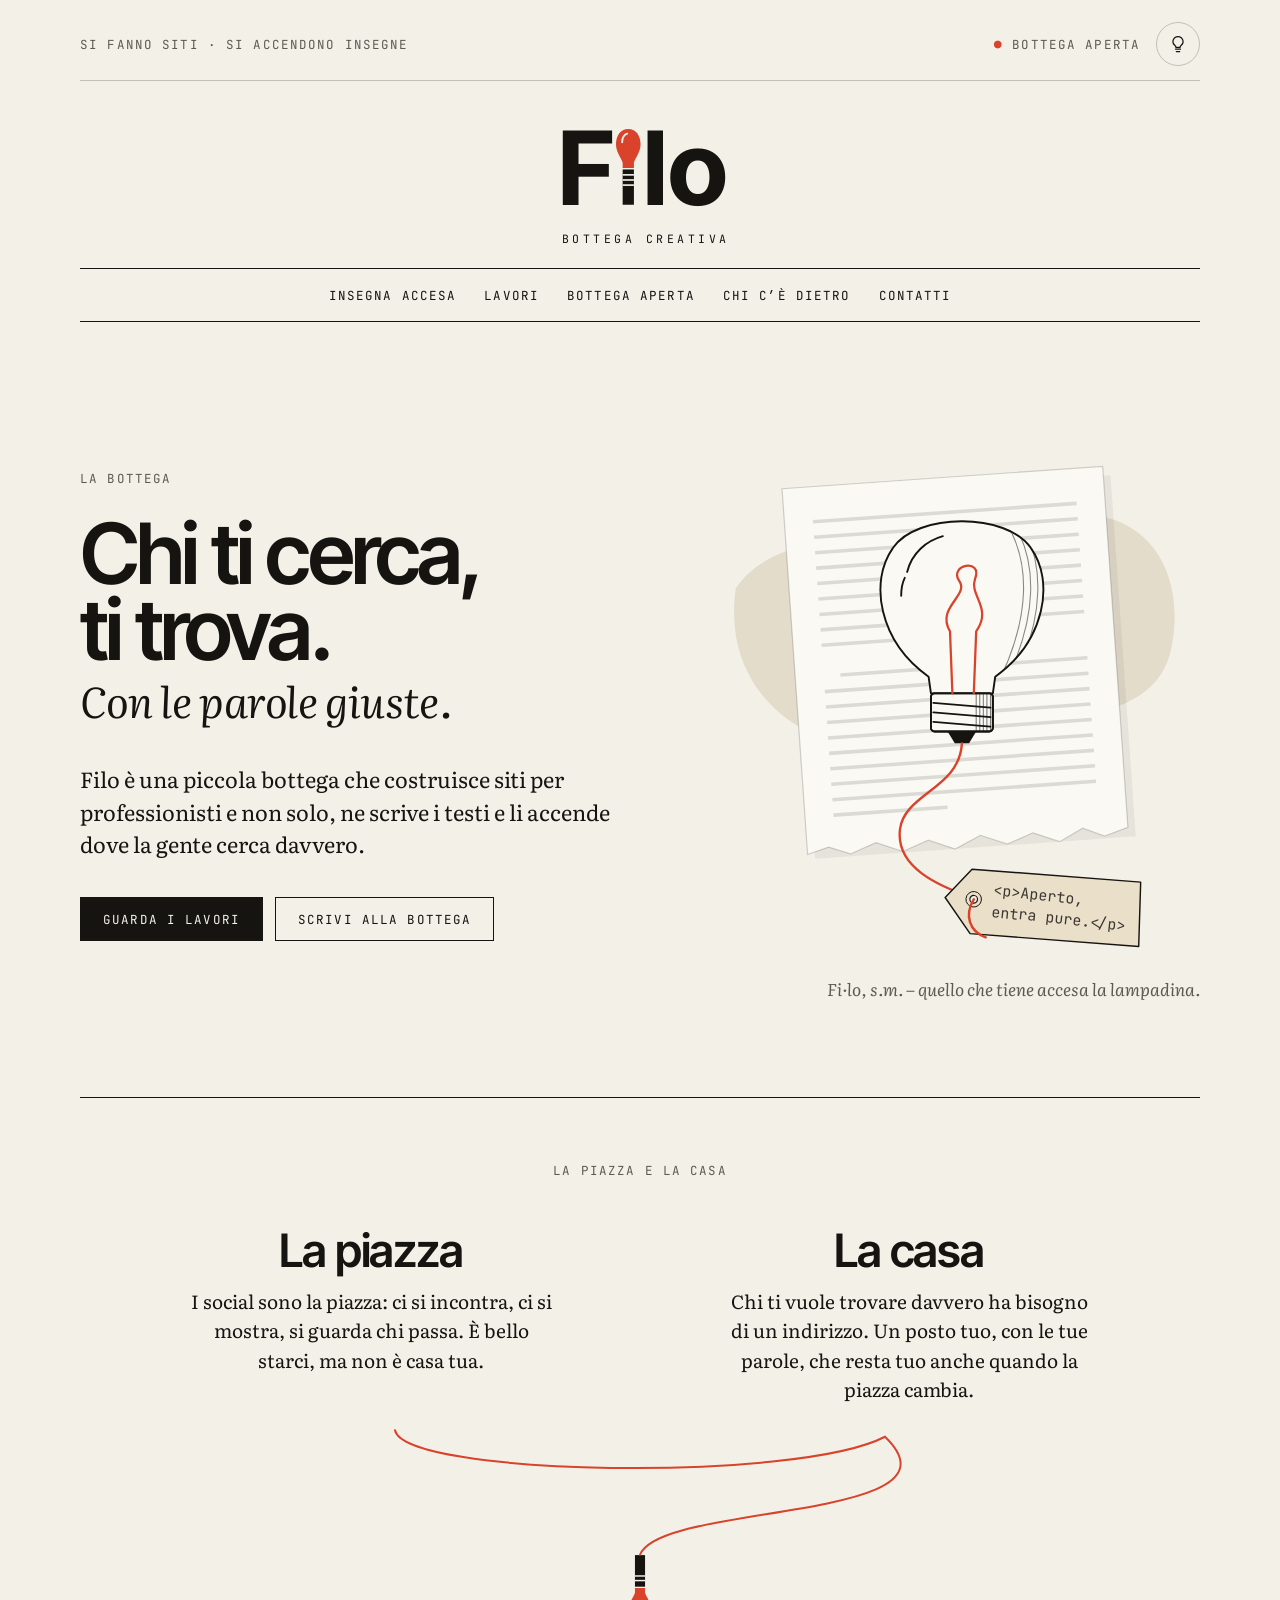
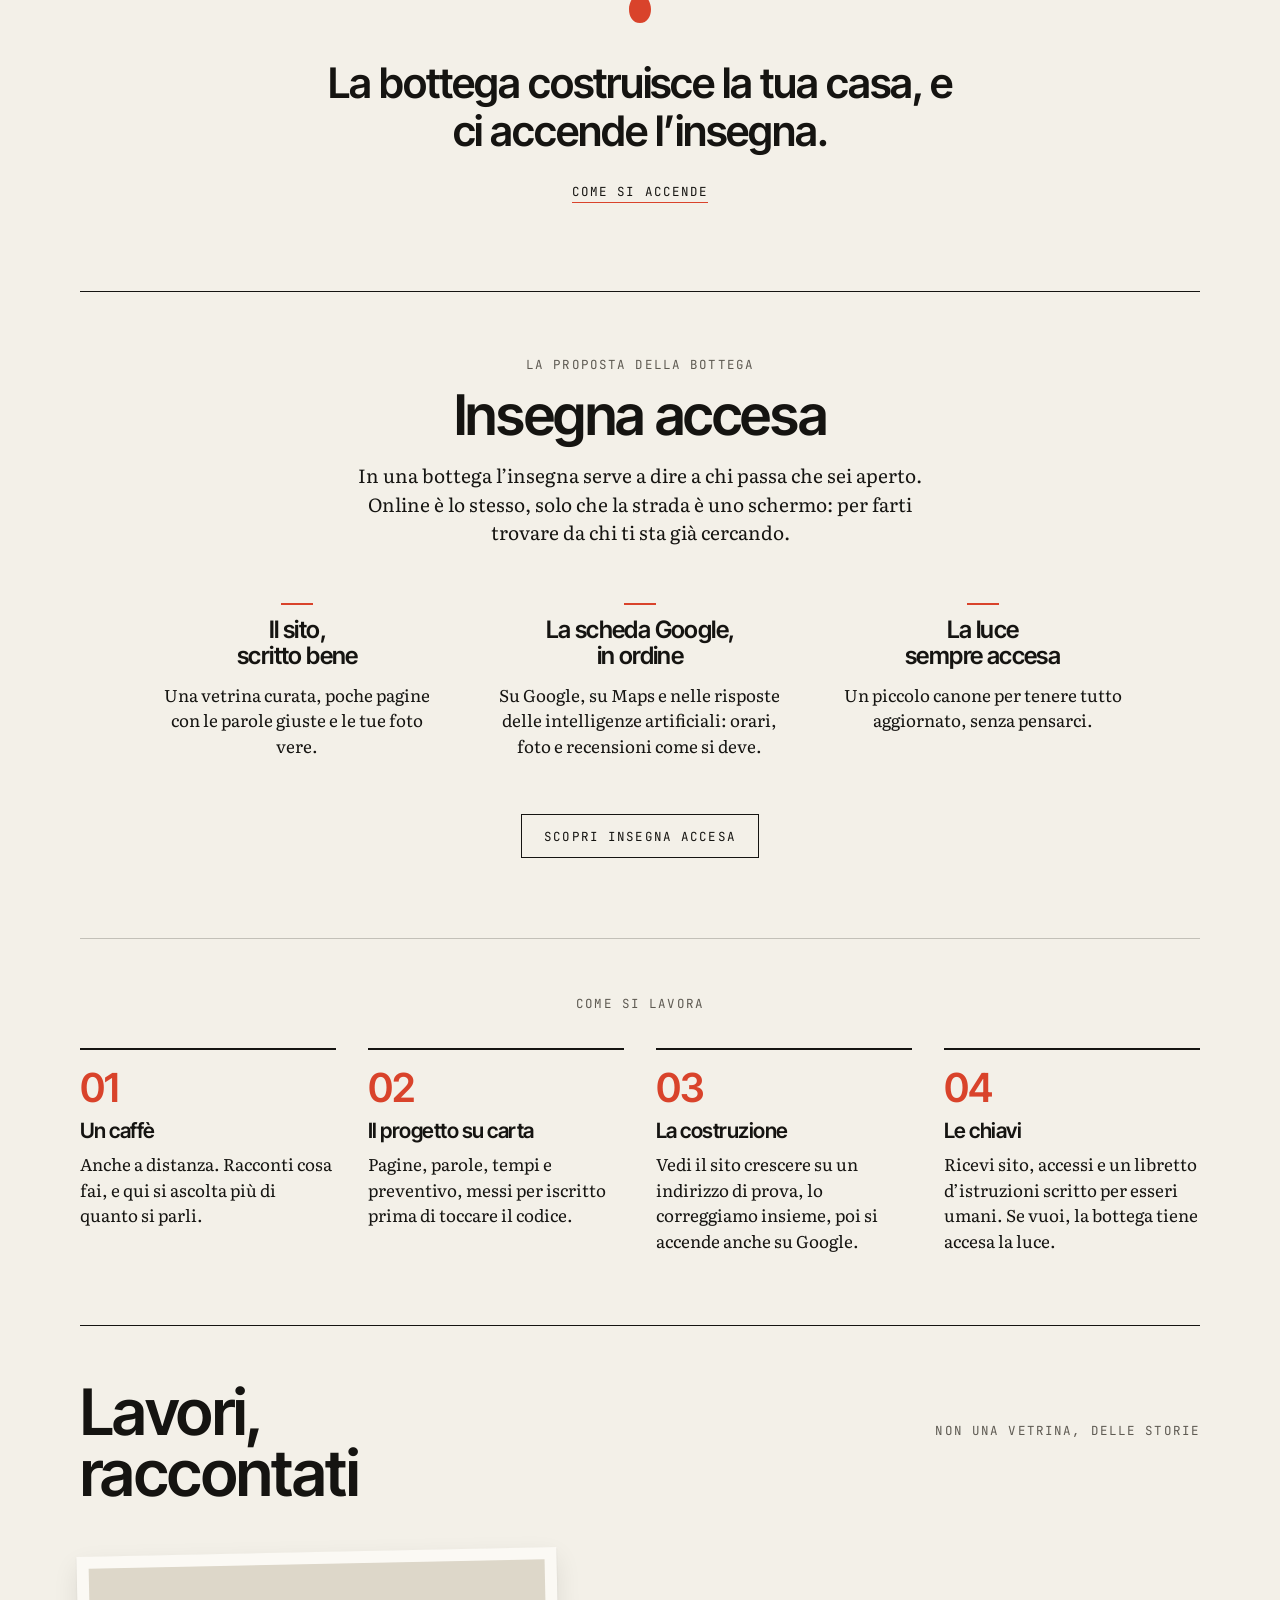
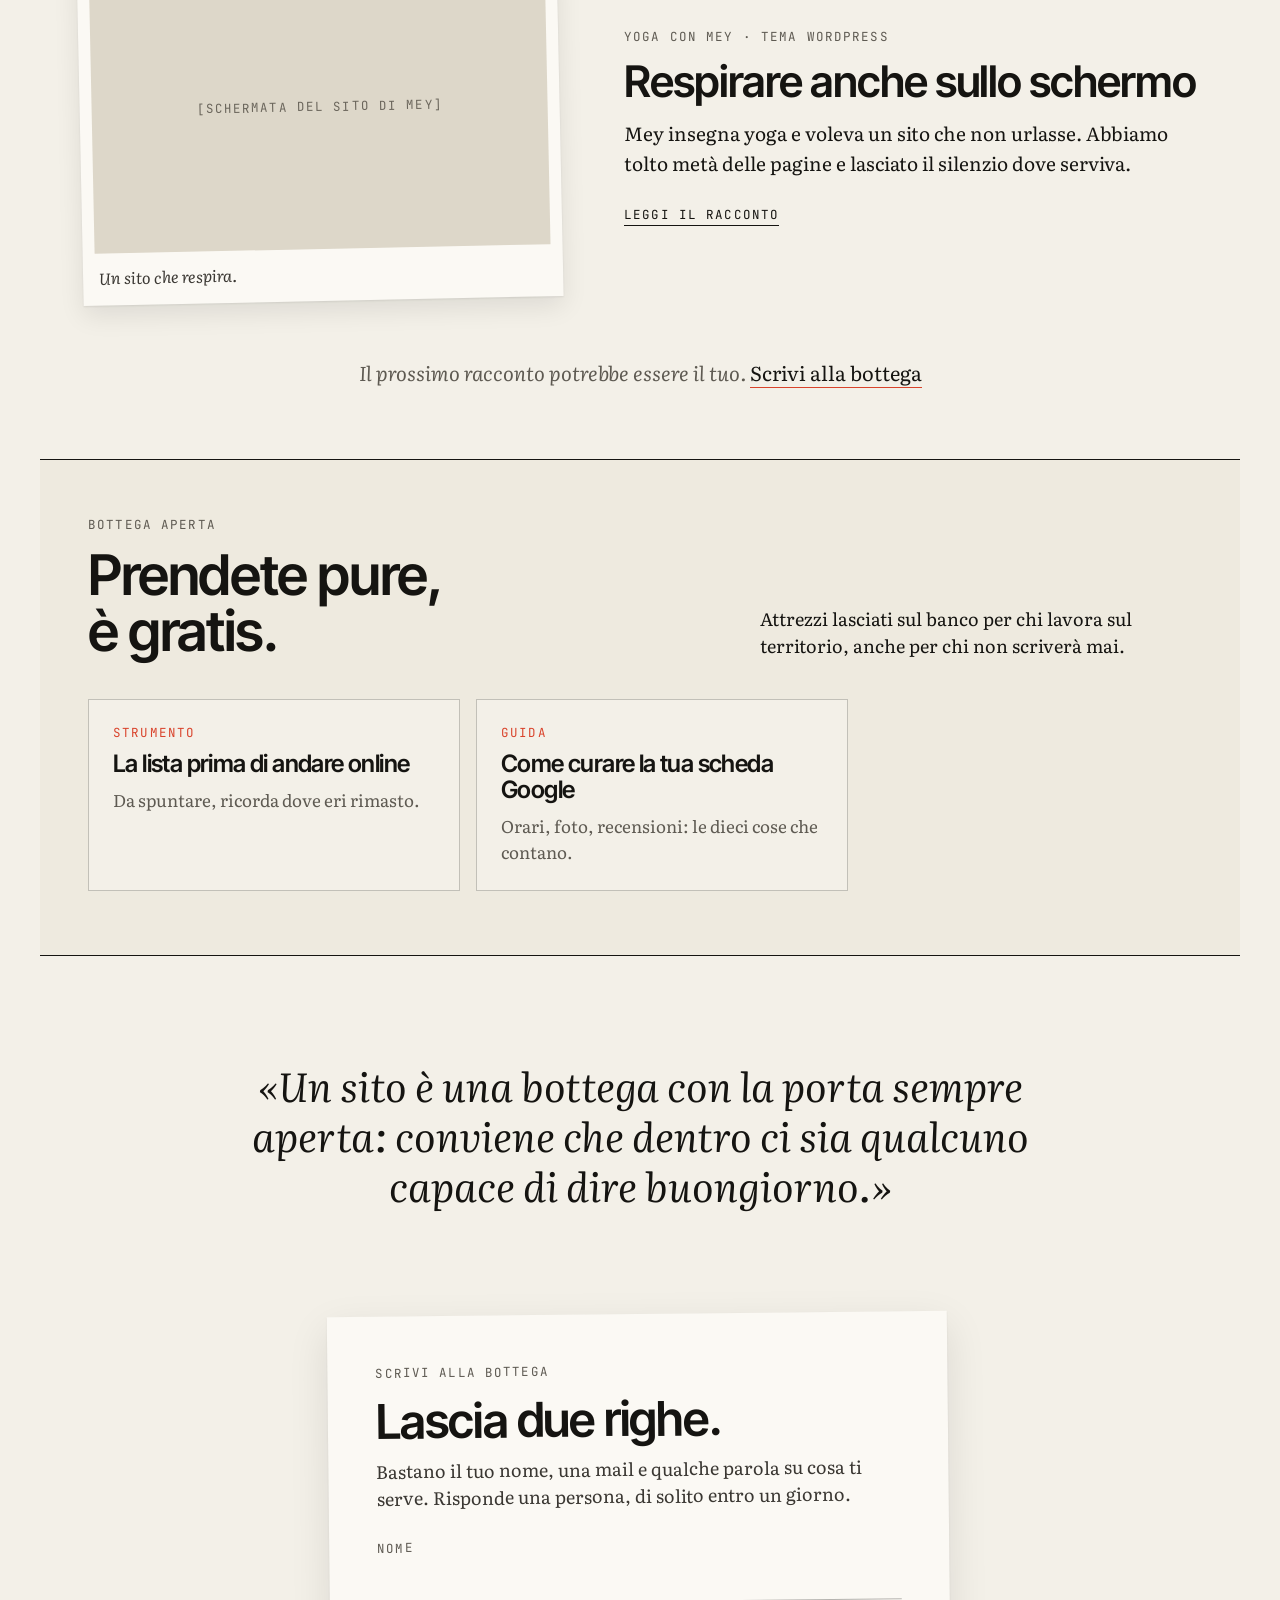
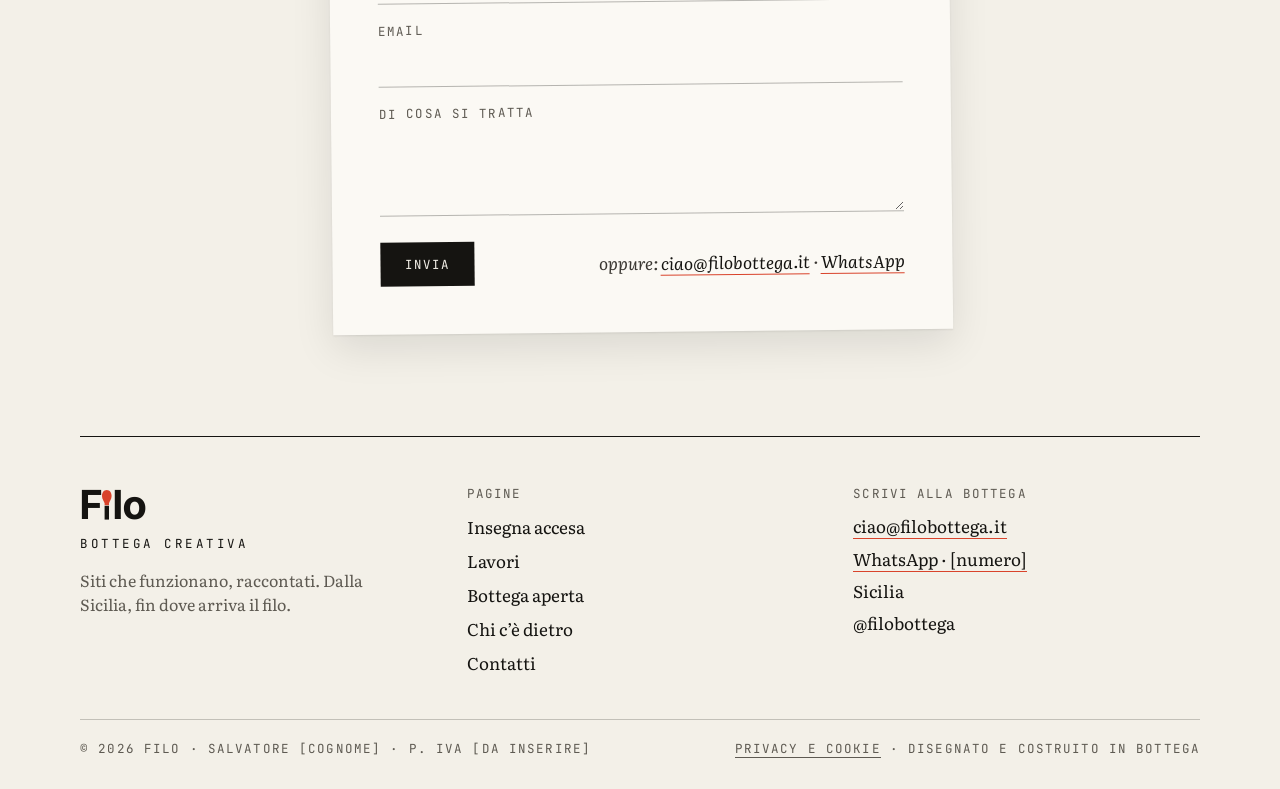
==== commit f736aac3: "Farsi trovare anche dalle intelligenze artificiali Co-Authored-By: Claude Opus 5.5 <noreply@anthropi" ====
--- a/index.html
+++ b/index.html
@@ -164,7 +164,7 @@
 <div style="display: flex; flex-direction: column; align-items: center; gap: 12px">
 <span aria-hidden="true" style="width: 32px; height: 2px; background: var(--accent)"></span>
 <h3 class="h" style="margin: 0; font-size: 24px; font-weight: 600; line-height: 1.1">La scheda Google,<br>in ordine</h3>
-<p style="margin: 0; max-width: 17em; font-size: 17px; line-height: 1.5">Quella che compare su Google e su Maps: orari, foto e recensioni come si deve.</p>
+<p style="margin: 0; max-width: 17em; font-size: 17px; line-height: 1.5">Su Google, su Maps e nelle risposte delle intelligenze artificiali: orari, foto e recensioni come si deve.</p>
 </div>
 <div style="display: flex; flex-direction: column; align-items: center; gap: 12px">
 <span aria-hidden="true" style="width: 32px; height: 2px; background: var(--accent)"></span>
--- a/assets/style.css
+++ b/assets/style.css
@@ -5,7 +5,7 @@
 .pg{--paper:#F3F0E8;--ink:#151411;--mute:#5E5A52;--line:rgba(21,20,17,.22);--accent:#D9432B;--frame:#FBF9F4;--ph:#DDD7C9;--card:#EEEADF;--swash:#E3DCCB;background:var(--paper);color:var(--ink);font-family:'Literata',Georgia,serif}
 .pg.dark{--paper:#151411;--ink:#ECE8DE;--mute:#A8A397;--line:rgba(236,232,222,.22);--accent:#E8573F;--frame:#ECE8DE;--ph:#2C2A25;--card:#1D1B18;--swash:#26231F}
 .h{font-family:'Inter Tight',system-ui,sans-serif;letter-spacing:-.025em}
-.m{font-family:'JetBrains Mono',ui-monospace,monospace;text-transform:uppercase;font-size:11.5px;letter-spacing:.08em}
+.m{font-family:'JetBrains Mono',ui-monospace,monospace;text-transform:uppercase;font-size:12.5px;letter-spacing:.09em}
 a{color:var(--ink);text-decoration:none}
 a:hover{color:var(--accent)}
 .lamp{background:none;border:1px solid var(--line);color:var(--ink);width:44px;height:44px;border-radius:50%;display:flex;align-items:center;justify-content:center;cursor:pointer}
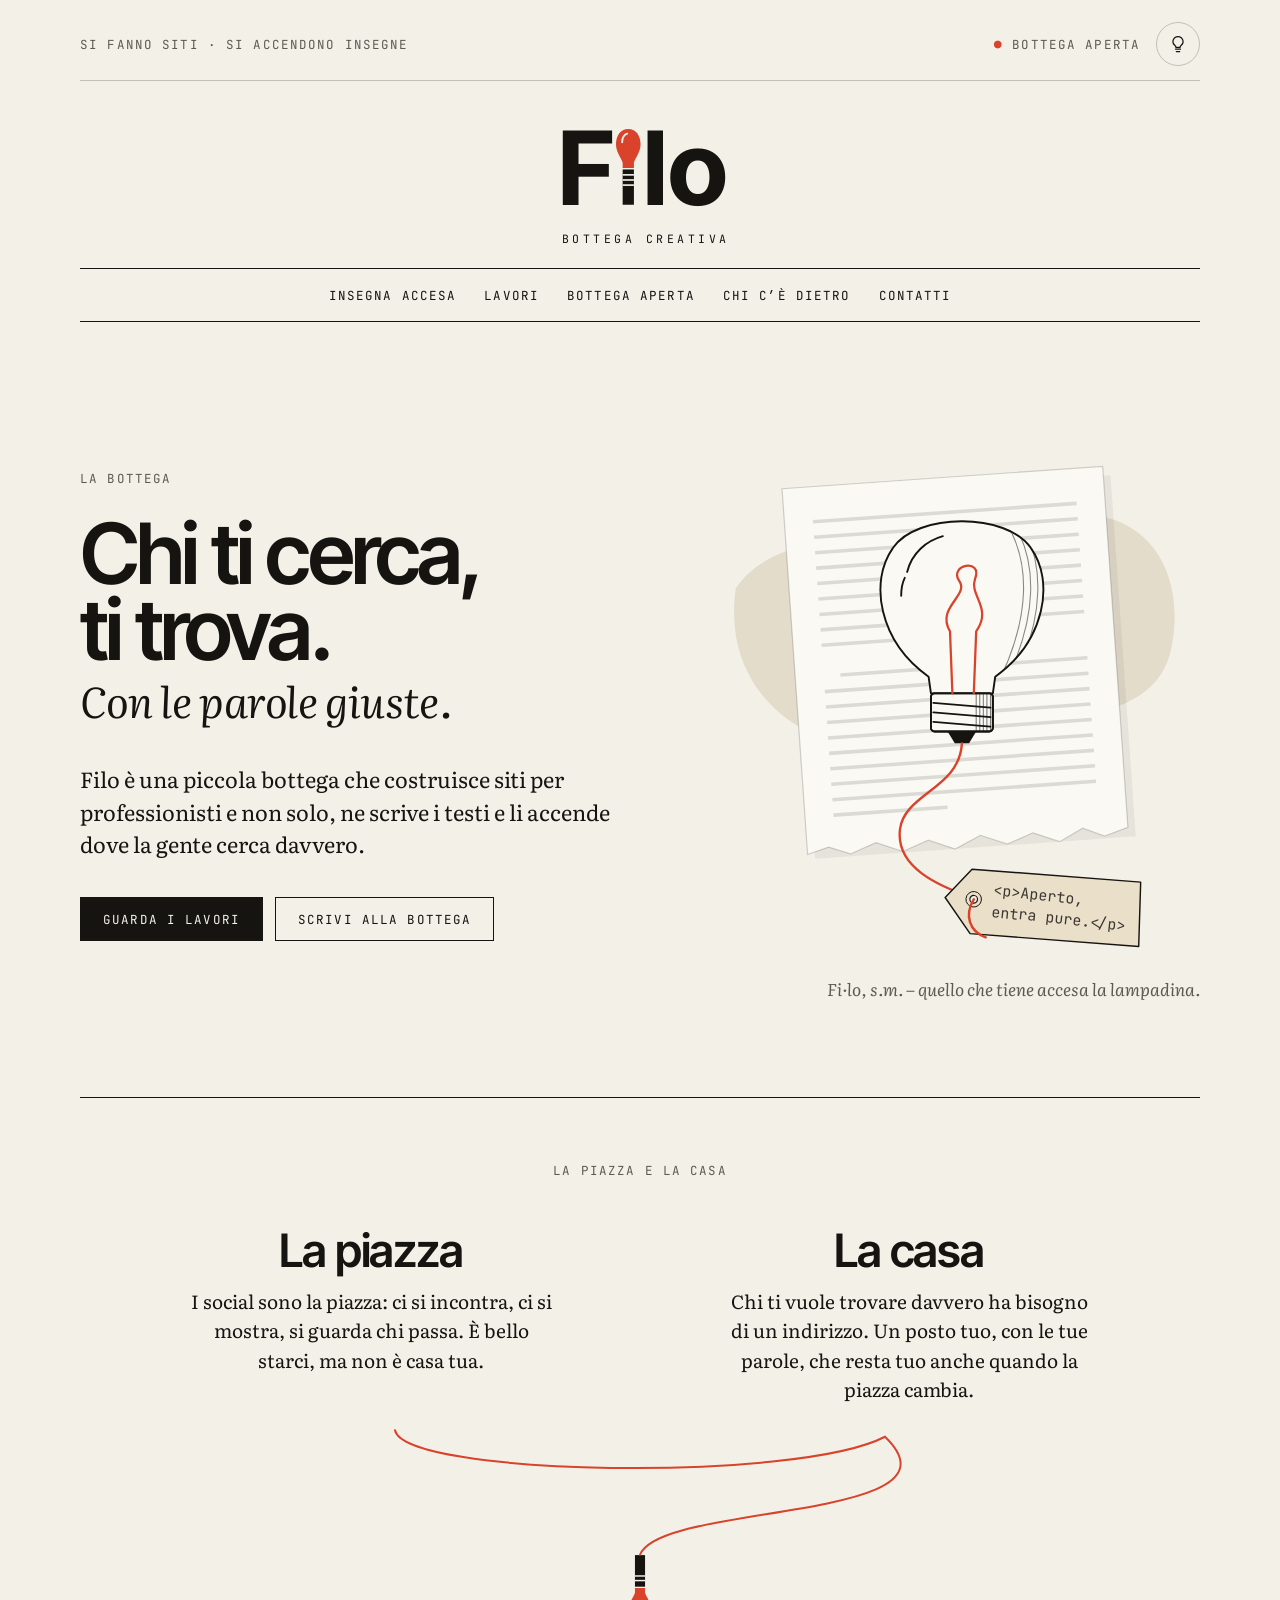
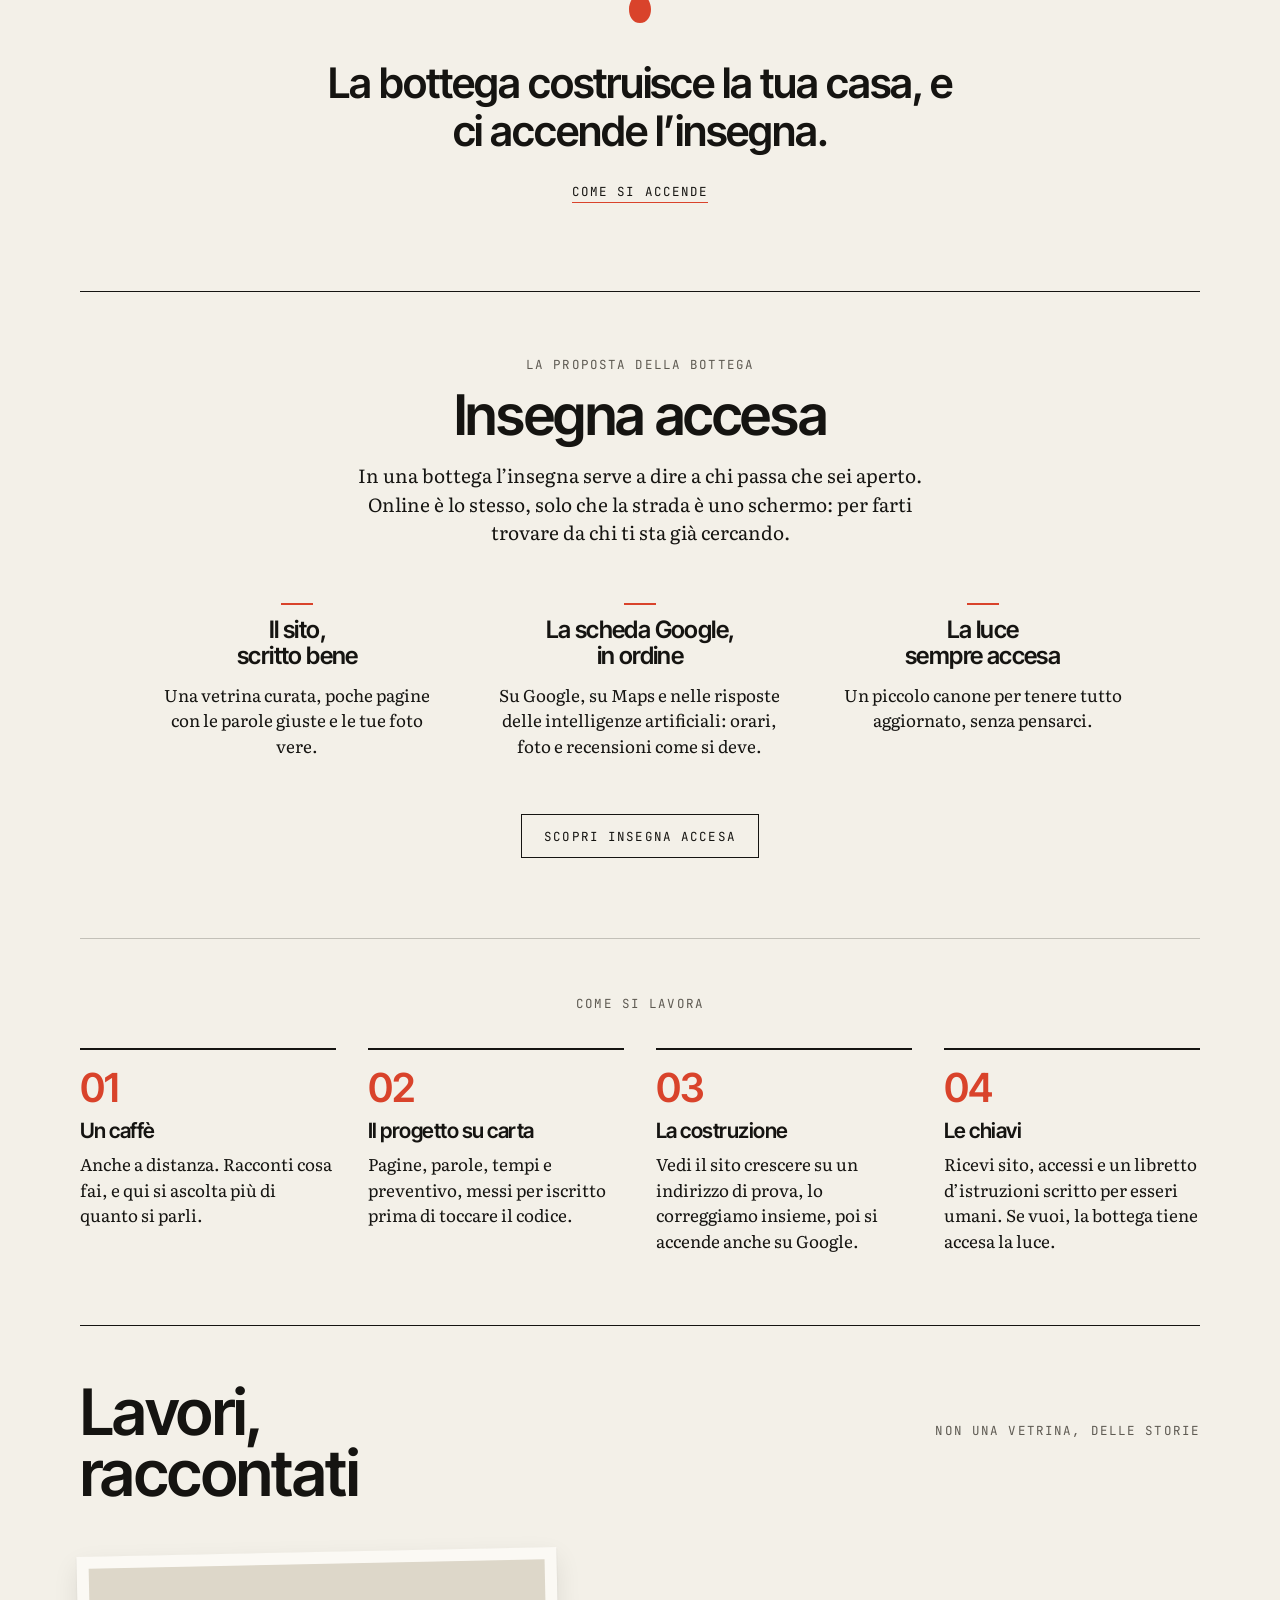
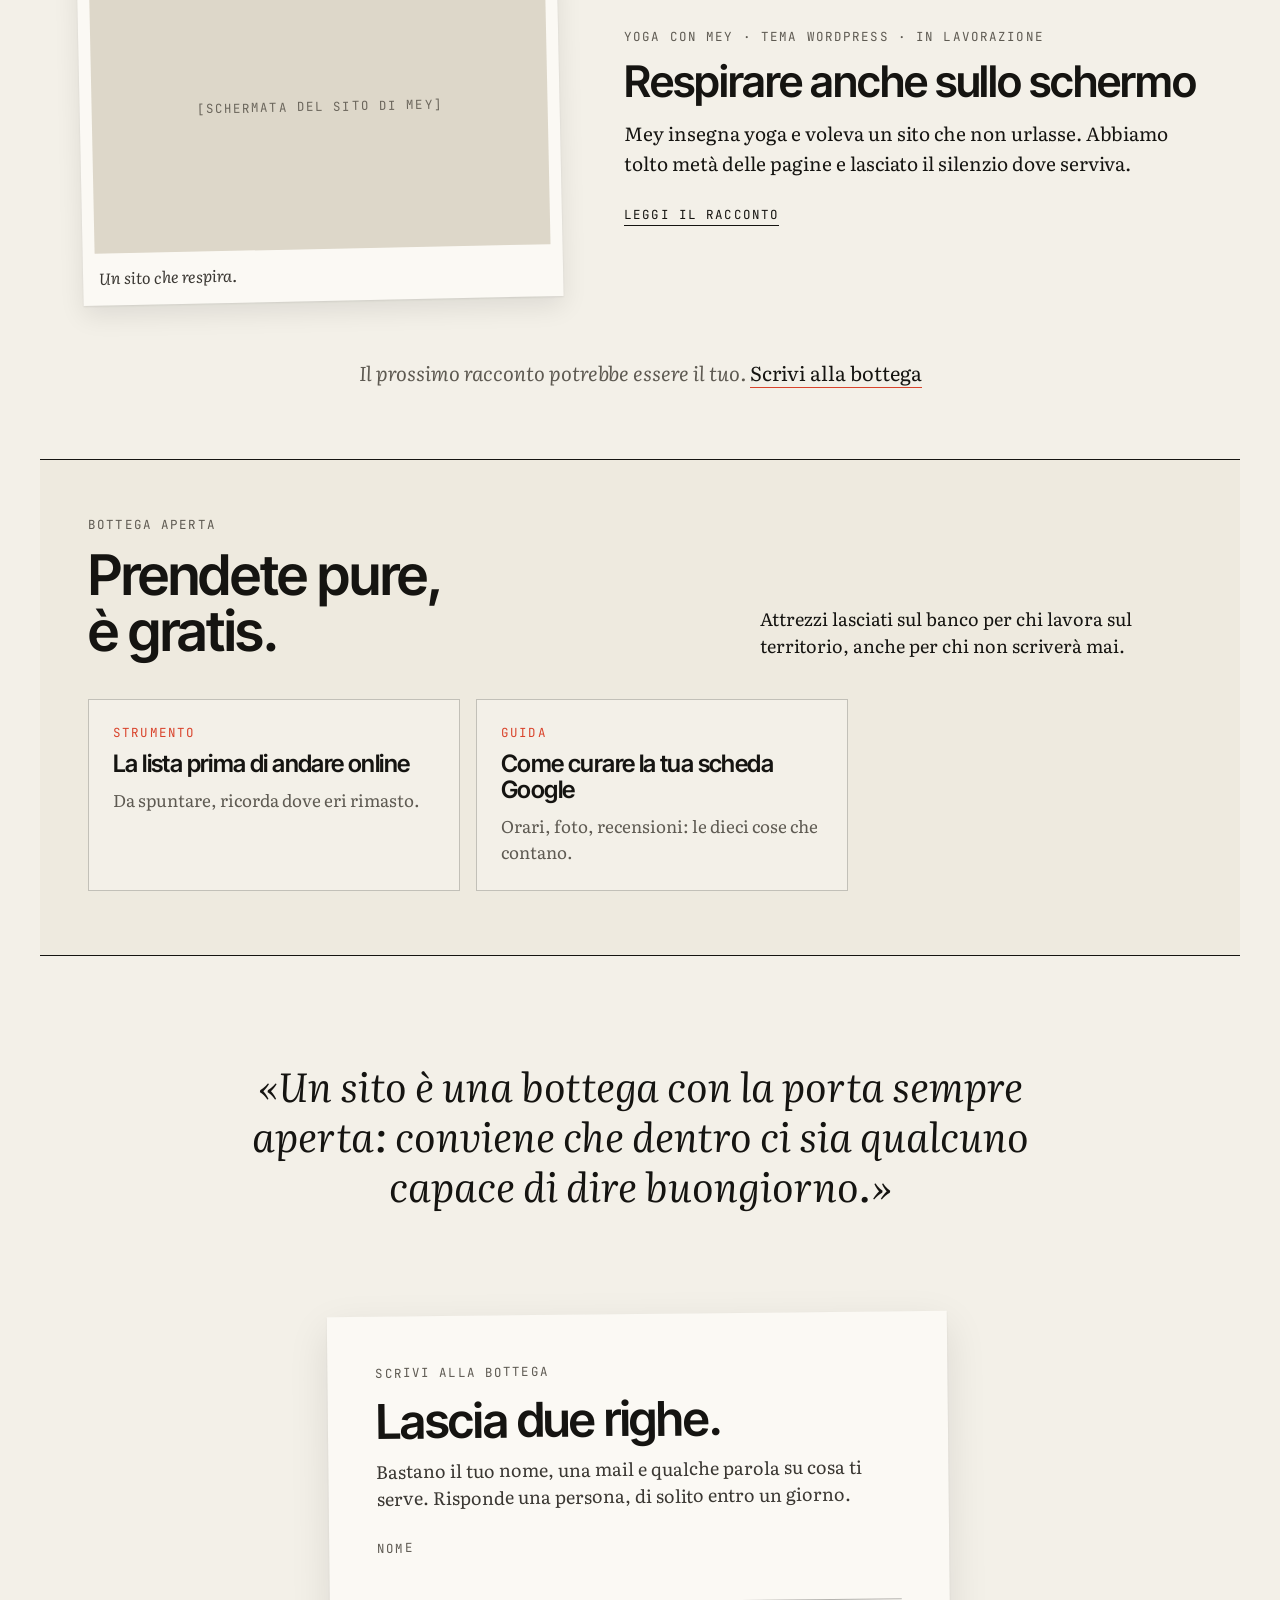
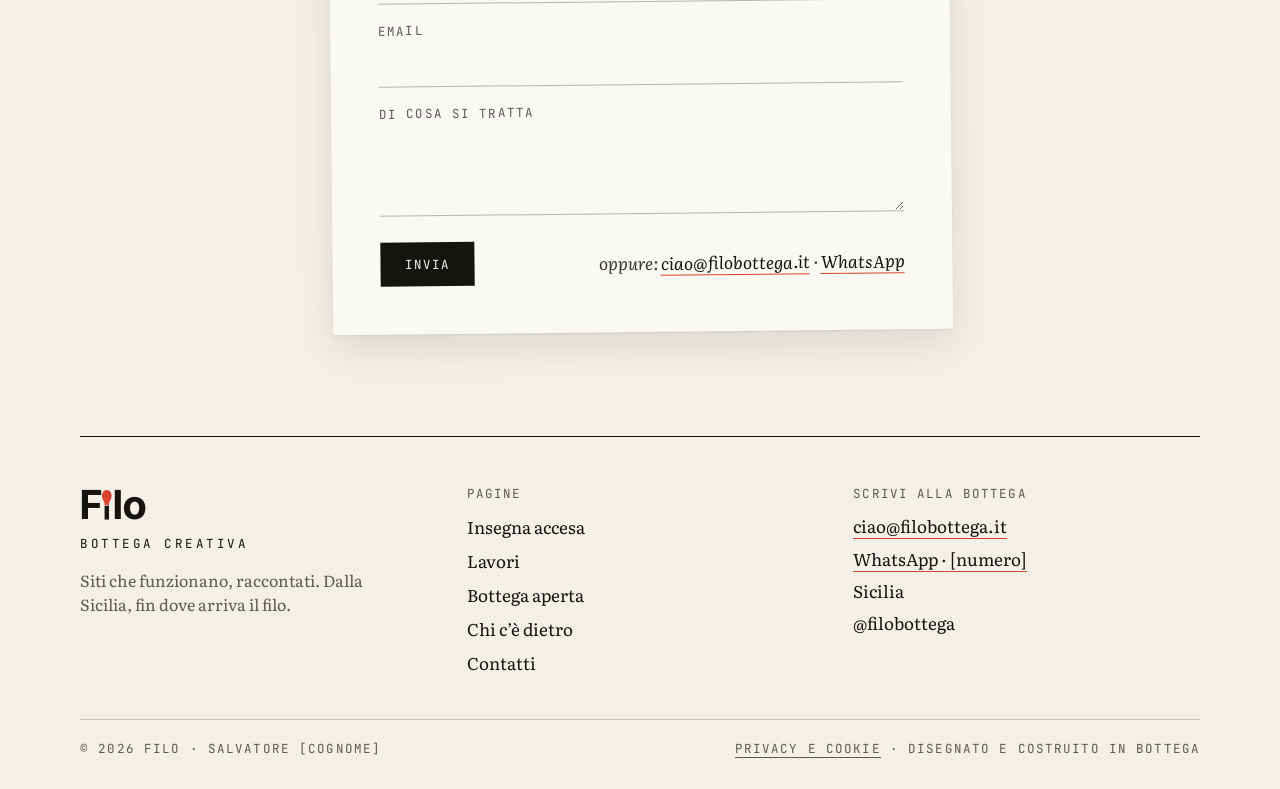
==== commit 9de6ed93: "Pagina Privacy e cookie (bozza), via la partita IVA, plurale, Mey in lavorazione Co-Authored-By: Cla" ====
--- a/index.html
+++ b/index.html
@@ -214,7 +214,7 @@
 <figcaption style="font-style: italic; font-size: 16px; color: #3A3732; padding: 12px 4px 16px">Un sito che respira.</figcaption>
 </figure>
 <div style="flex: 1 1 360px; min-width: 0">
-<p class="m" style="margin: 0 0 14px; color: var(--mute)">Yoga con Mey · Tema WordPress</p>
+<p class="m" style="margin: 0 0 14px; color: var(--mute)">Yoga con Mey · Tema WordPress · in lavorazione</p>
 <h3 class="h" style="margin: 0 0 16px; font-size: clamp(30px, 3.4vw, 44px); line-height: 1.02; font-weight: 600">Respirare anche sullo schermo</h3>
 <p style="margin: 0 0 22px; font-size: 19px; line-height: 1.55">Mey insegna yoga e voleva un sito che non urlasse. Abbiamo tolto metà delle pagine e lasciato il silenzio dove serviva.</p>
 <a href="lavori.html#mey" class="m" style="border-bottom: 1px solid currentColor; padding-bottom: 2px">Leggi il racconto</a>
@@ -291,8 +291,8 @@
 </div>
 </div>
 <div style="display: flex; flex-wrap: wrap; justify-content: space-between; gap: 12px 24px; padding-top: 20px; border-top: 1px solid var(--line)">
-<span class="m" style="color: var(--mute)">© 2026 Filo · Salvatore [Cognome] · P. IVA [da inserire]</span>
-<span class="m" style="color: var(--mute)"><a href="#" style="color: var(--mute); border-bottom: 1px solid currentColor">Privacy e cookie</a> · Disegnato e costruito in bottega</span>
+<span class="m" style="color: var(--mute)">© 2026 Filo · Salvatore [Cognome]</span>
+<span class="m" style="color: var(--mute)"><a href="privacy.html" style="color: var(--mute); border-bottom: 1px solid currentColor">Privacy e cookie</a> · Disegnato e costruito in bottega</span>
 </div>
 </footer>
 
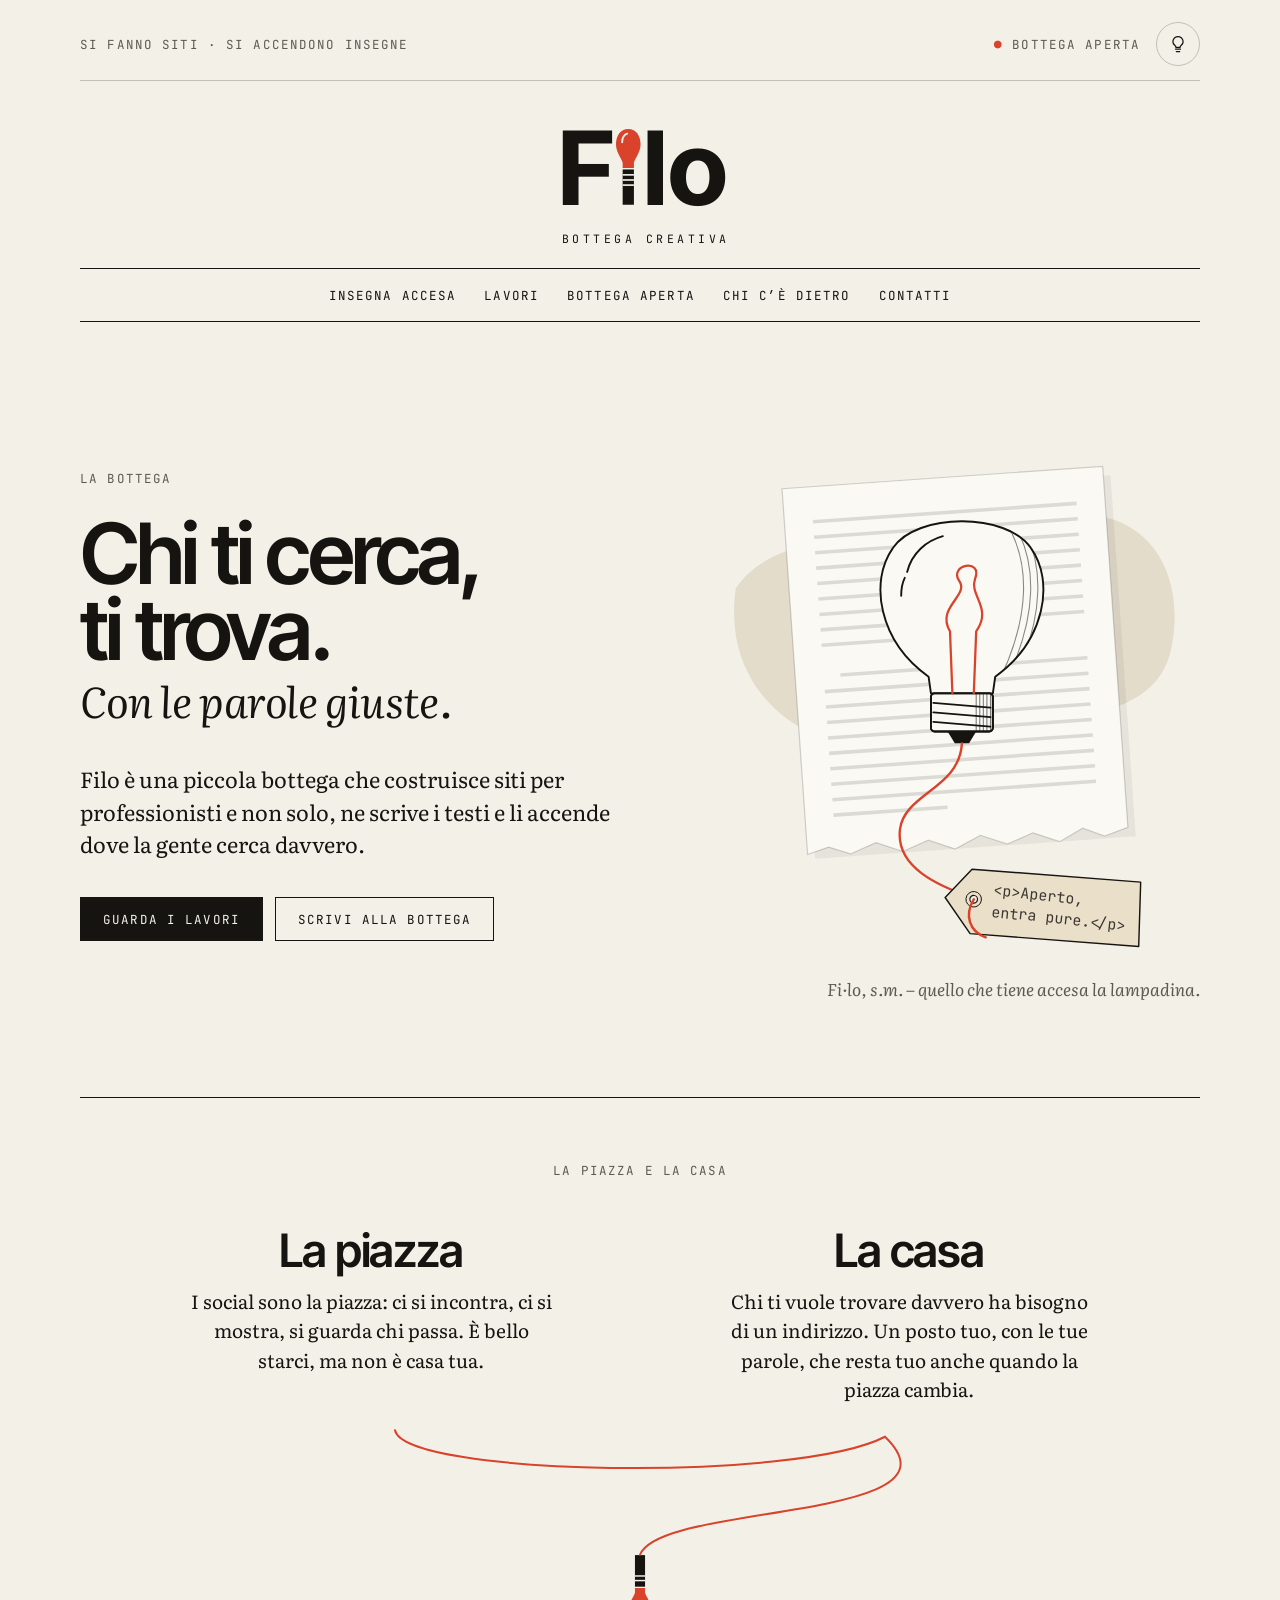
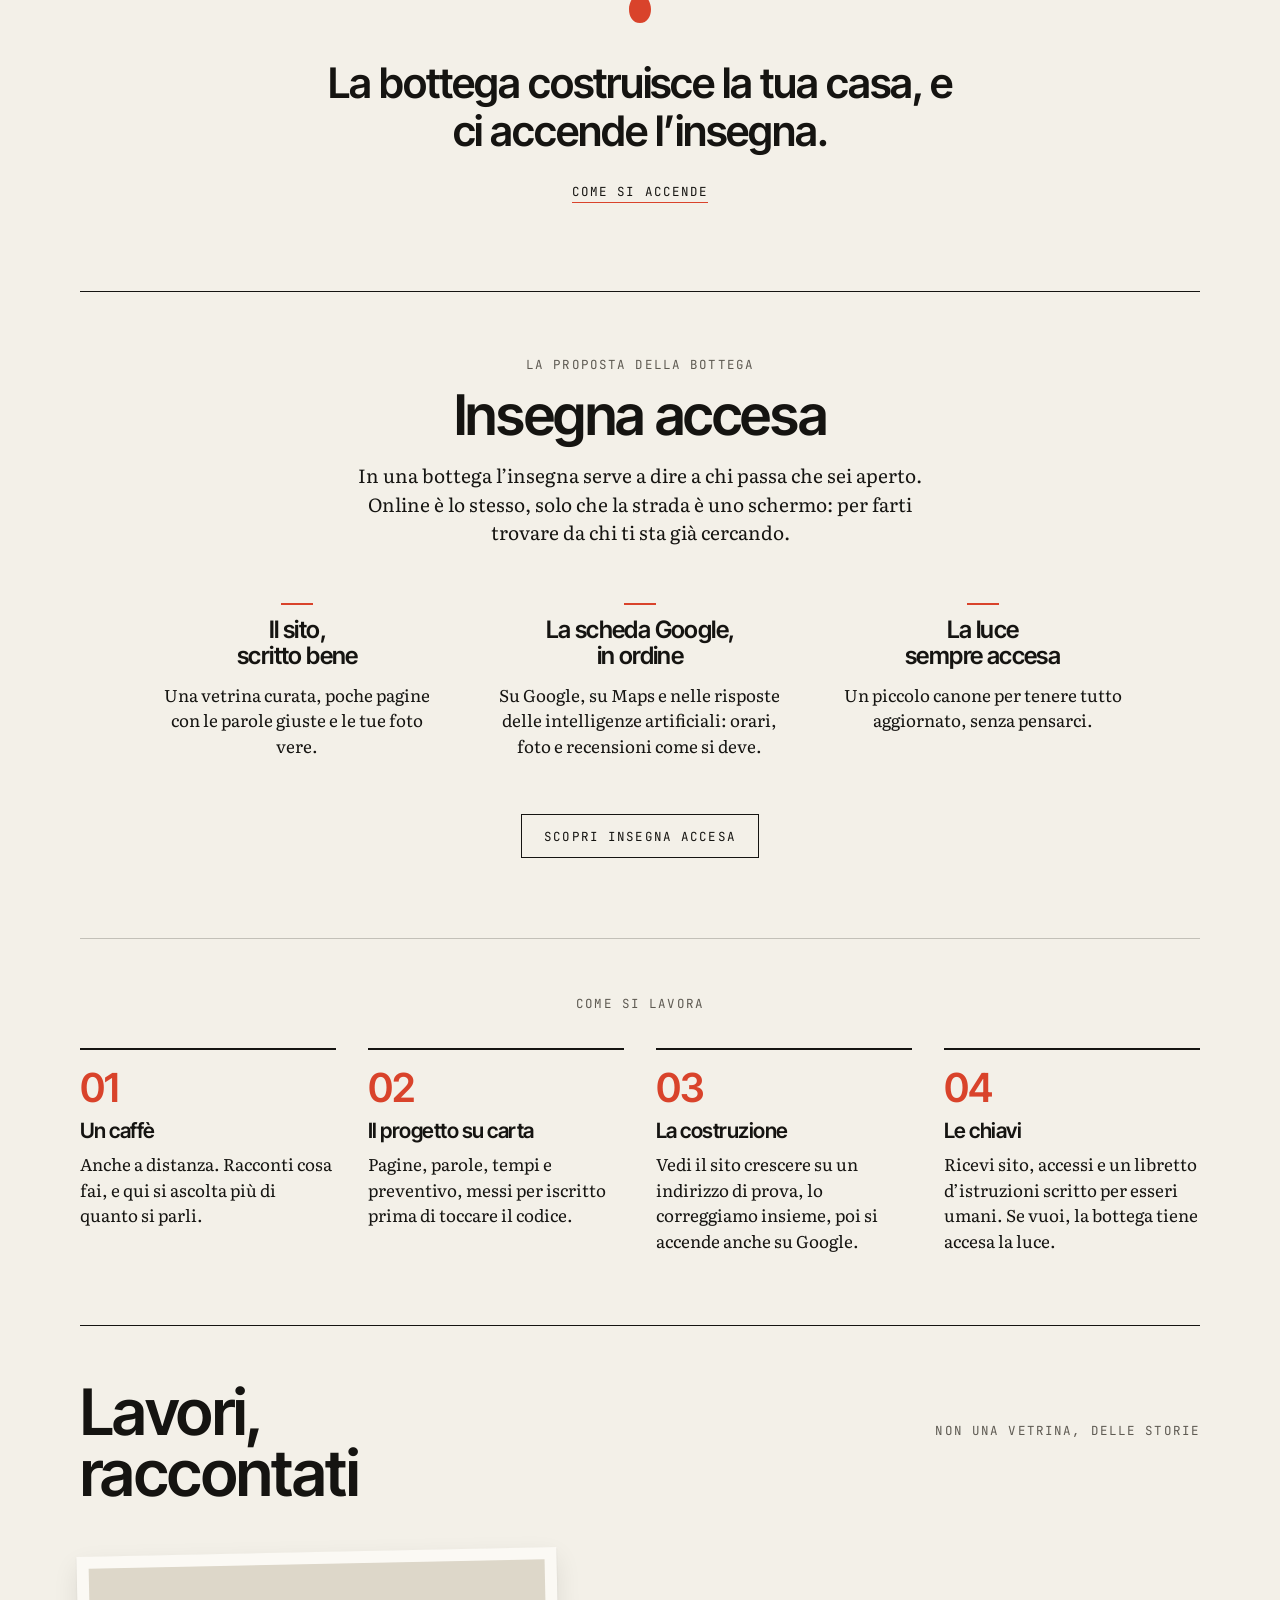
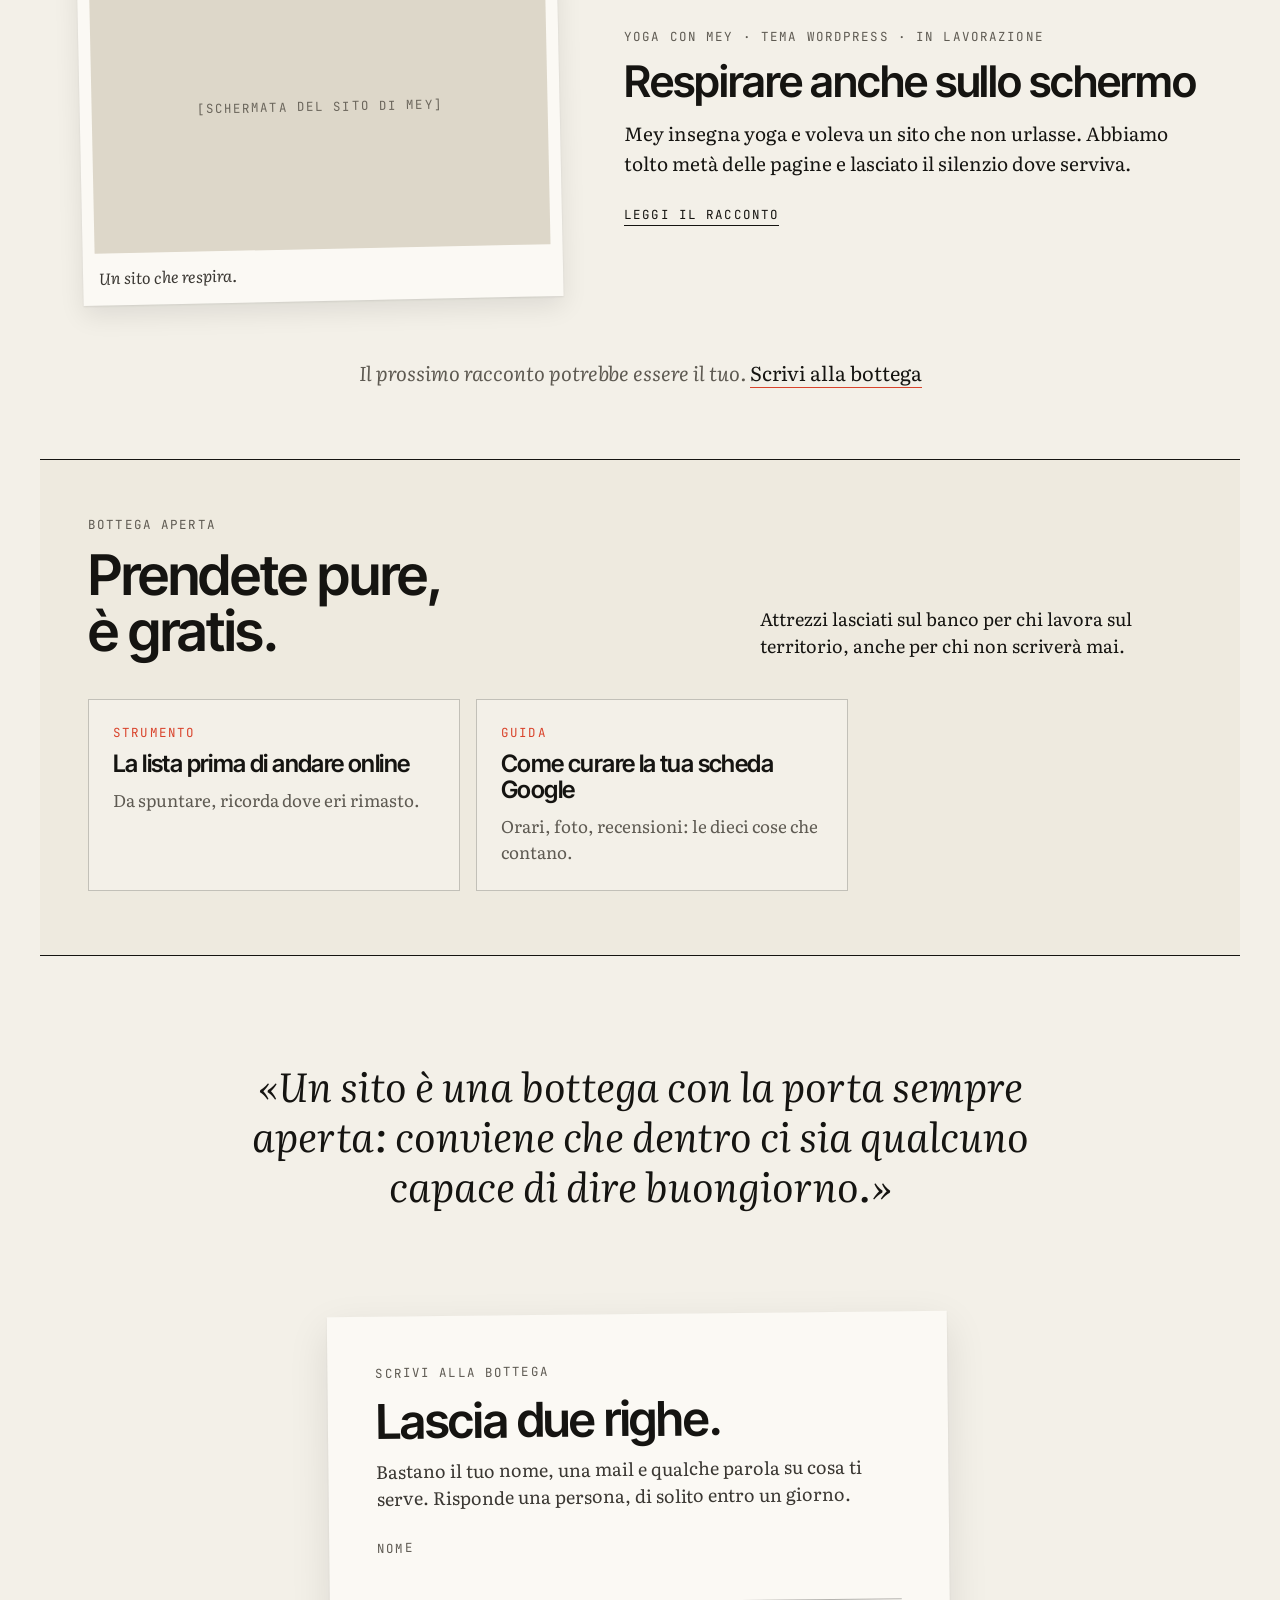
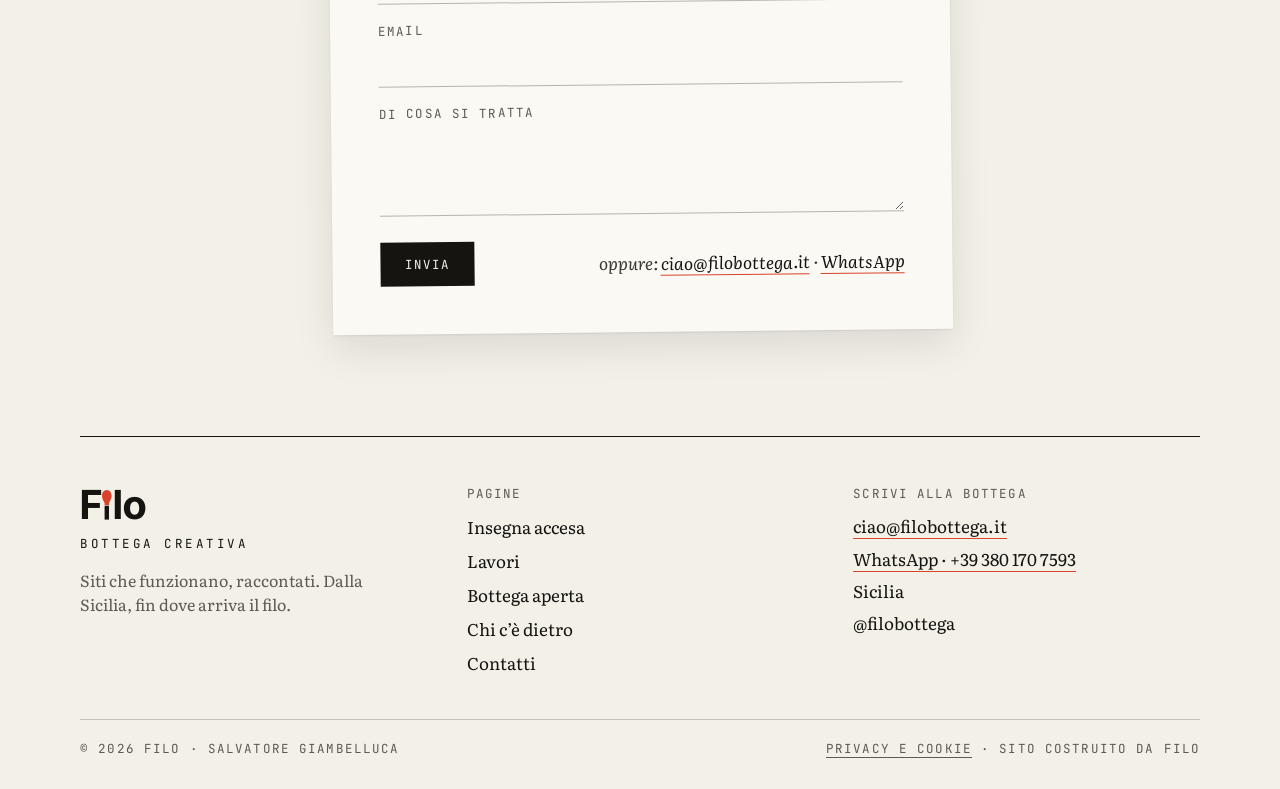
==== commit bfd971a7: "Cognome, numero WhatsApp e firma Sito costruito da Filo Co-Authored-By: Claude Opus 5.5 <noreply@ant" ====
--- a/index.html
+++ b/index.html
@@ -262,7 +262,7 @@
 <label class="m" style="color: #5E5A52; display: flex; flex-direction: column; gap: 4px">Di cosa si tratta<textarea class="field" name="messaggio" rows="3" style="resize: vertical"></textarea></label>
 <div style="display: flex; flex-wrap: wrap; align-items: center; justify-content: space-between; gap: 16px; margin-top: 8px">
 <button type="button" class="m" style="min-height: 44px; padding: 0 24px; background: #151411; color: #F3F0E8; border: 0; cursor: pointer">Invia</button>
-<span style="font-style: italic; font-size: 17px; color: #3A3732">oppure: <a href="mailto:ciao@filobottega.it" style="color: #151411; border-bottom: 1px solid #D9432B">ciao@filobottega.it</a> · <a href="https://wa.me/390000000000?text=Ciao%20Filo%2C%20vorrei%20accendere%20la%20mia%20insegna" style="color: #151411; border-bottom: 1px solid #D9432B">WhatsApp</a></span>
+<span style="font-style: italic; font-size: 17px; color: #3A3732">oppure: <a href="mailto:ciao@filobottega.it" style="color: #151411; border-bottom: 1px solid #D9432B">ciao@filobottega.it</a> · <a href="https://wa.me/393801707593?text=Ciao%20Filo%2C%20vorrei%20accendere%20la%20mia%20insegna" style="color: #151411; border-bottom: 1px solid #D9432B">WhatsApp</a></span>
 </div>
 </form>
 </div>
@@ -287,12 +287,12 @@
 </nav>
 <div>
 <p class="m" style="margin: 0 0 8px; color: var(--mute)">Scrivi alla bottega</p>
-<p style="margin: 0; font-size: 17px; line-height: 1.9"><a href="mailto:ciao@filobottega.it" style="border-bottom: 1px solid var(--accent)">ciao@filobottega.it</a><br><a href="https://wa.me/390000000000?text=Ciao%20Filo%2C%20vorrei%20accendere%20la%20mia%20insegna" style="border-bottom: 1px solid var(--accent)">WhatsApp · [numero]</a><br>Sicilia<br>@filobottega</p>
+<p style="margin: 0; font-size: 17px; line-height: 1.9"><a href="mailto:ciao@filobottega.it" style="border-bottom: 1px solid var(--accent)">ciao@filobottega.it</a><br><a href="https://wa.me/393801707593?text=Ciao%20Filo%2C%20vorrei%20accendere%20la%20mia%20insegna" style="border-bottom: 1px solid var(--accent)">WhatsApp · +39 380 170 7593</a><br>Sicilia<br>@filobottega</p>
 </div>
 </div>
 <div style="display: flex; flex-wrap: wrap; justify-content: space-between; gap: 12px 24px; padding-top: 20px; border-top: 1px solid var(--line)">
-<span class="m" style="color: var(--mute)">© 2026 Filo · Salvatore [Cognome]</span>
-<span class="m" style="color: var(--mute)"><a href="privacy.html" style="color: var(--mute); border-bottom: 1px solid currentColor">Privacy e cookie</a> · Disegnato e costruito in bottega</span>
+<span class="m" style="color: var(--mute)">© 2026 Filo · Salvatore Giambelluca</span>
+<span class="m" style="color: var(--mute)"><a href="privacy.html" style="color: var(--mute); border-bottom: 1px solid currentColor">Privacy e cookie</a> · Sito costruito da Filo</span>
 </div>
 </footer>
 
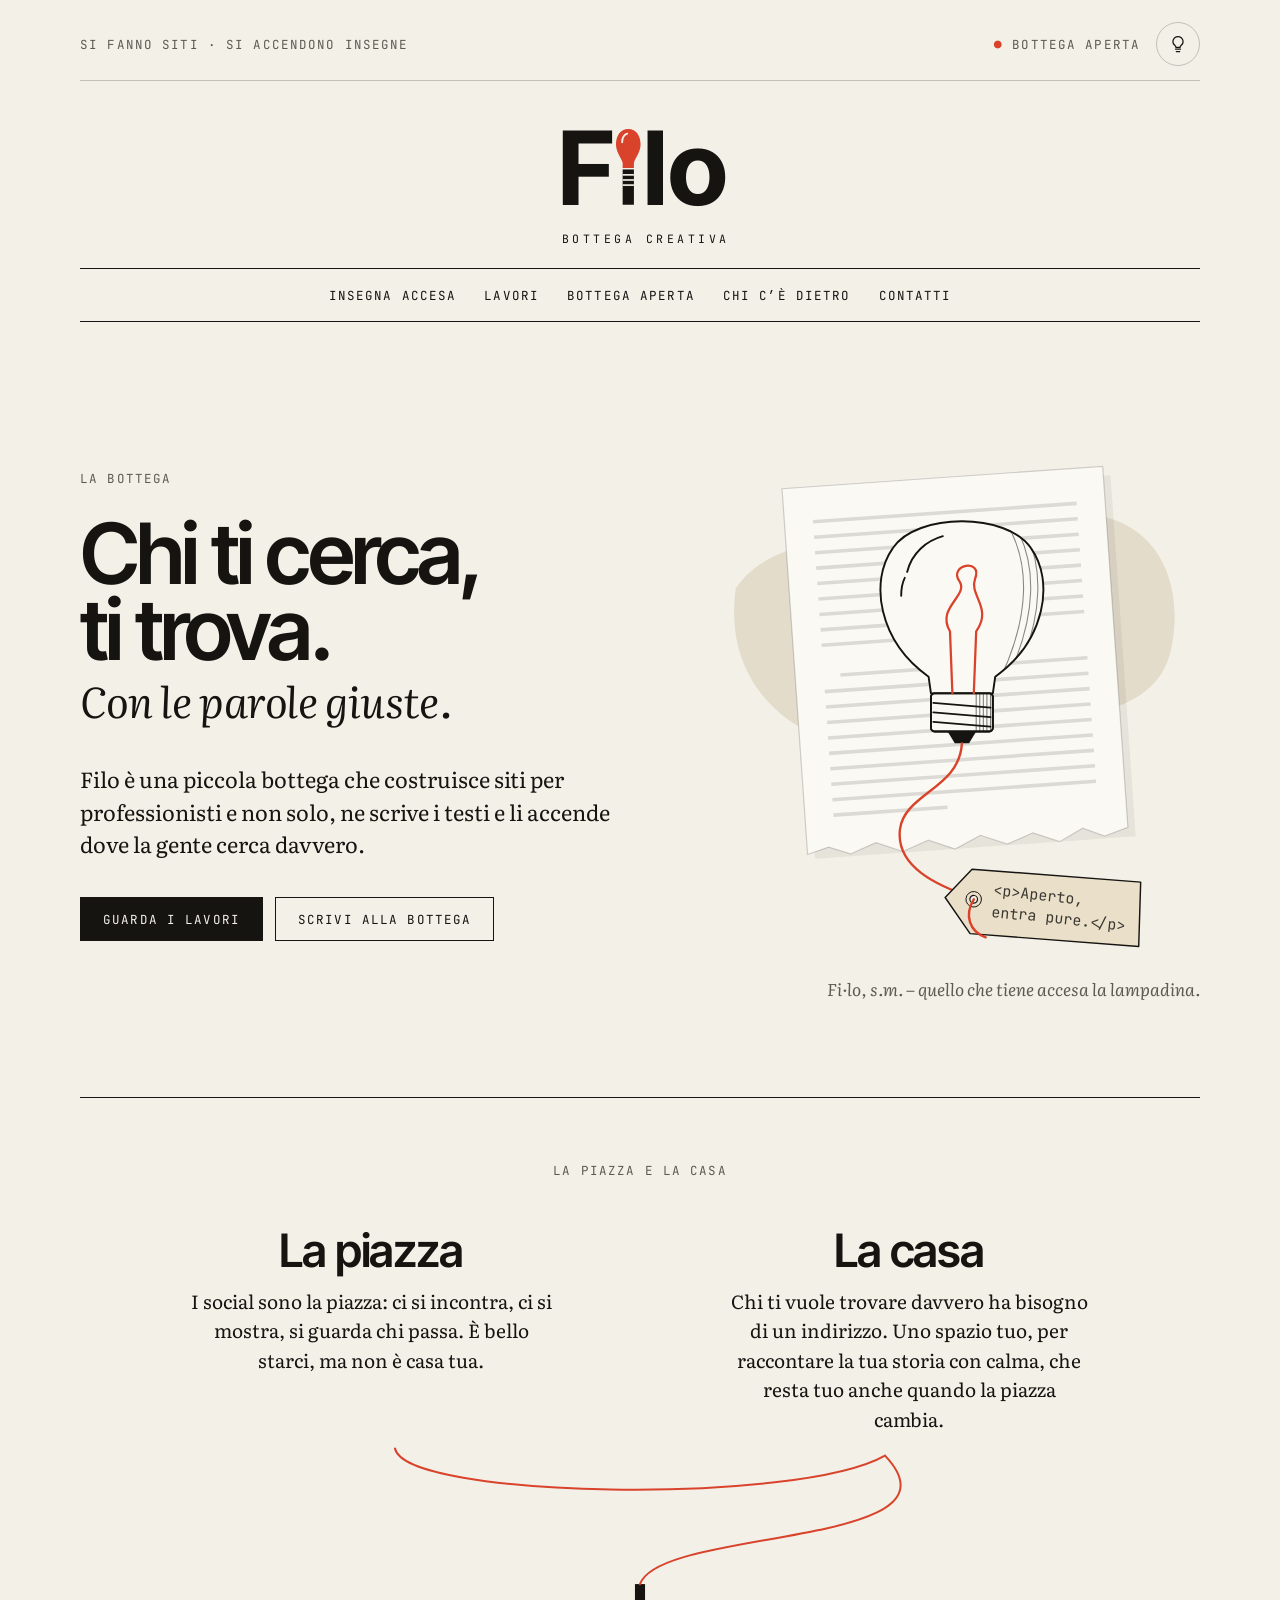
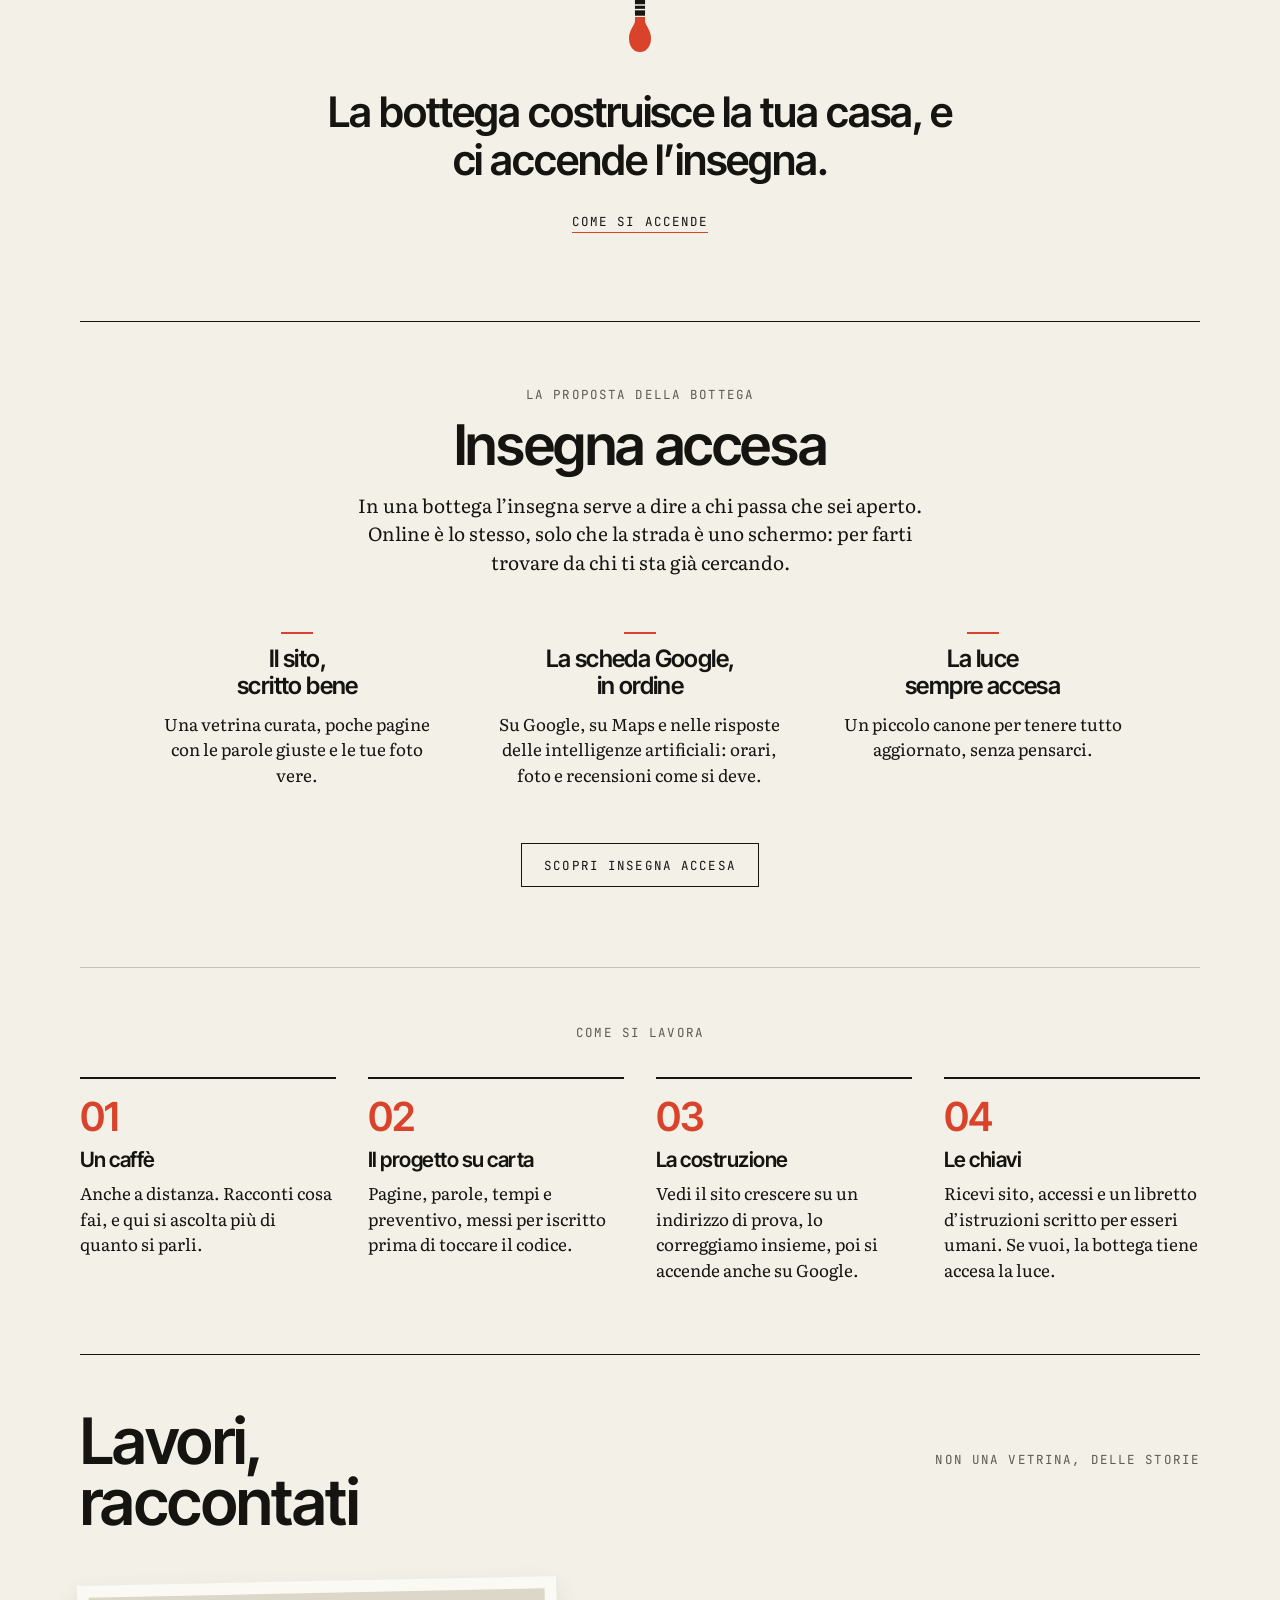
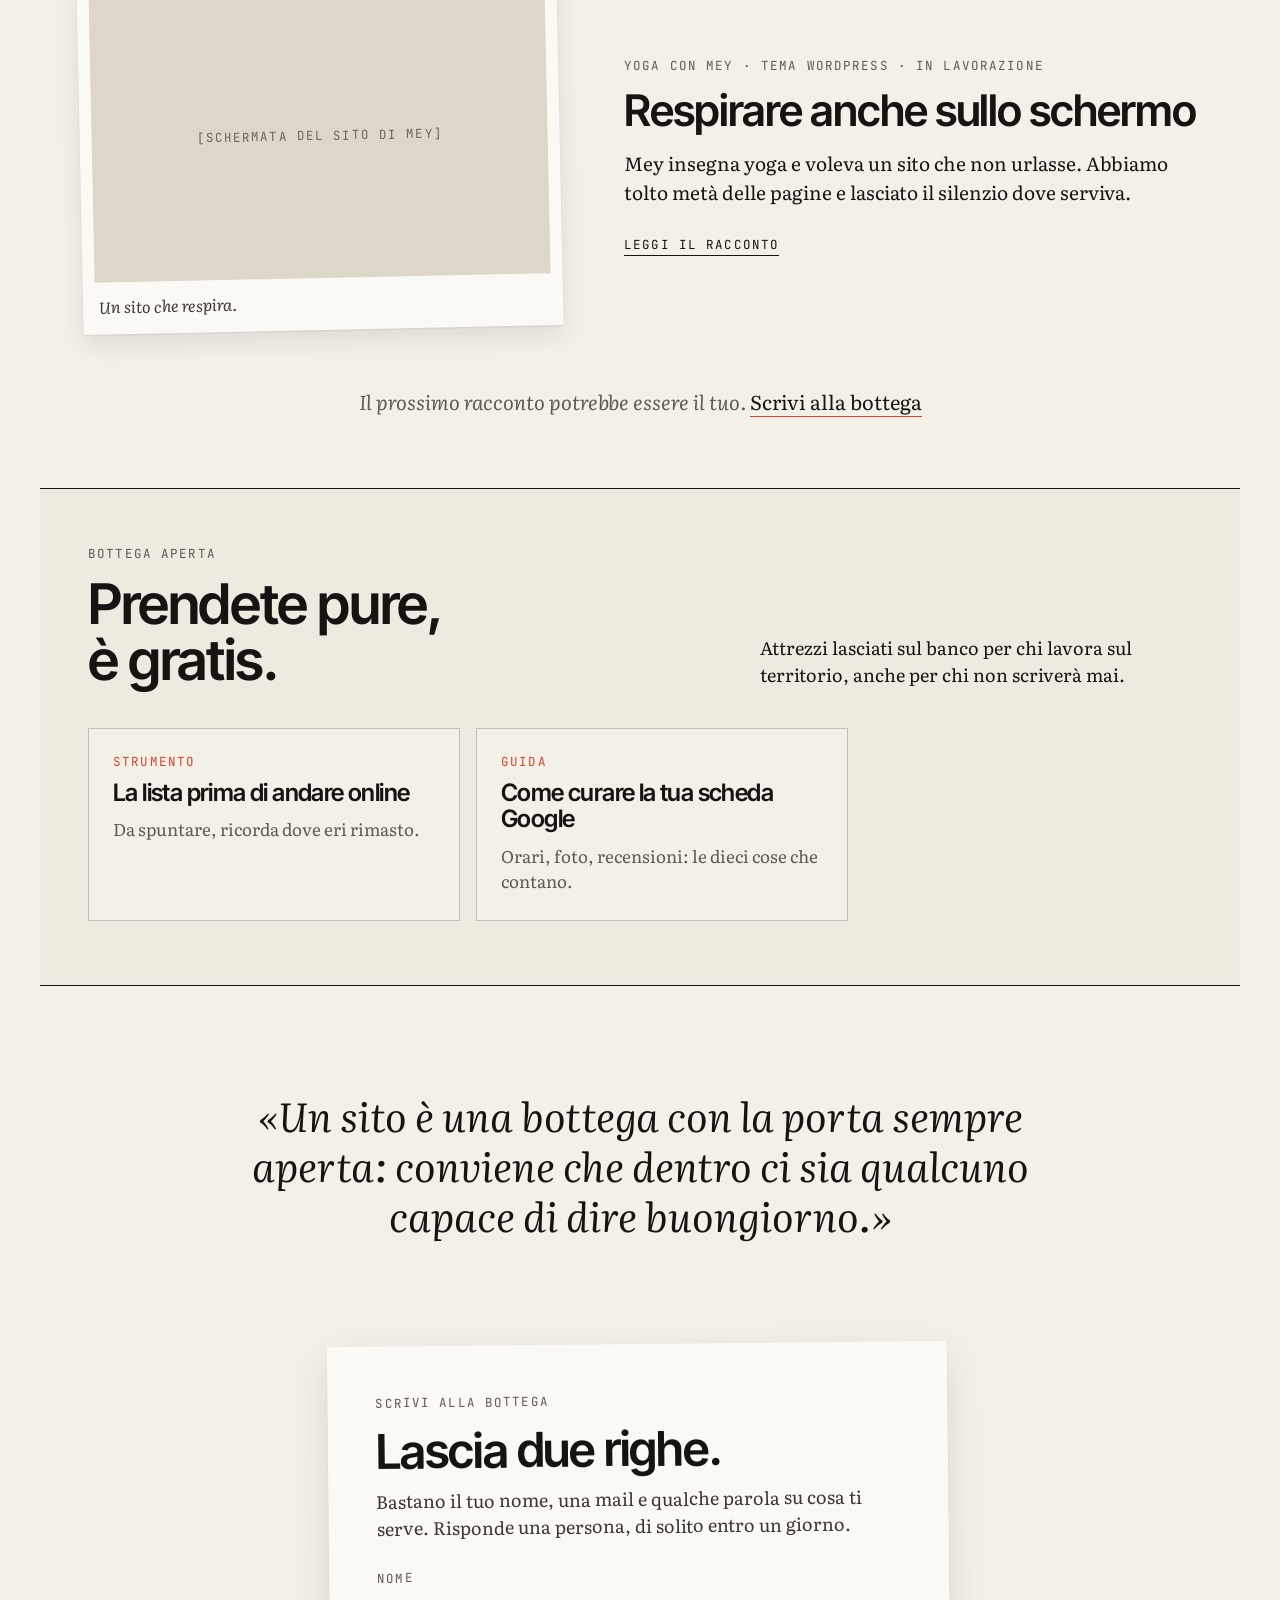
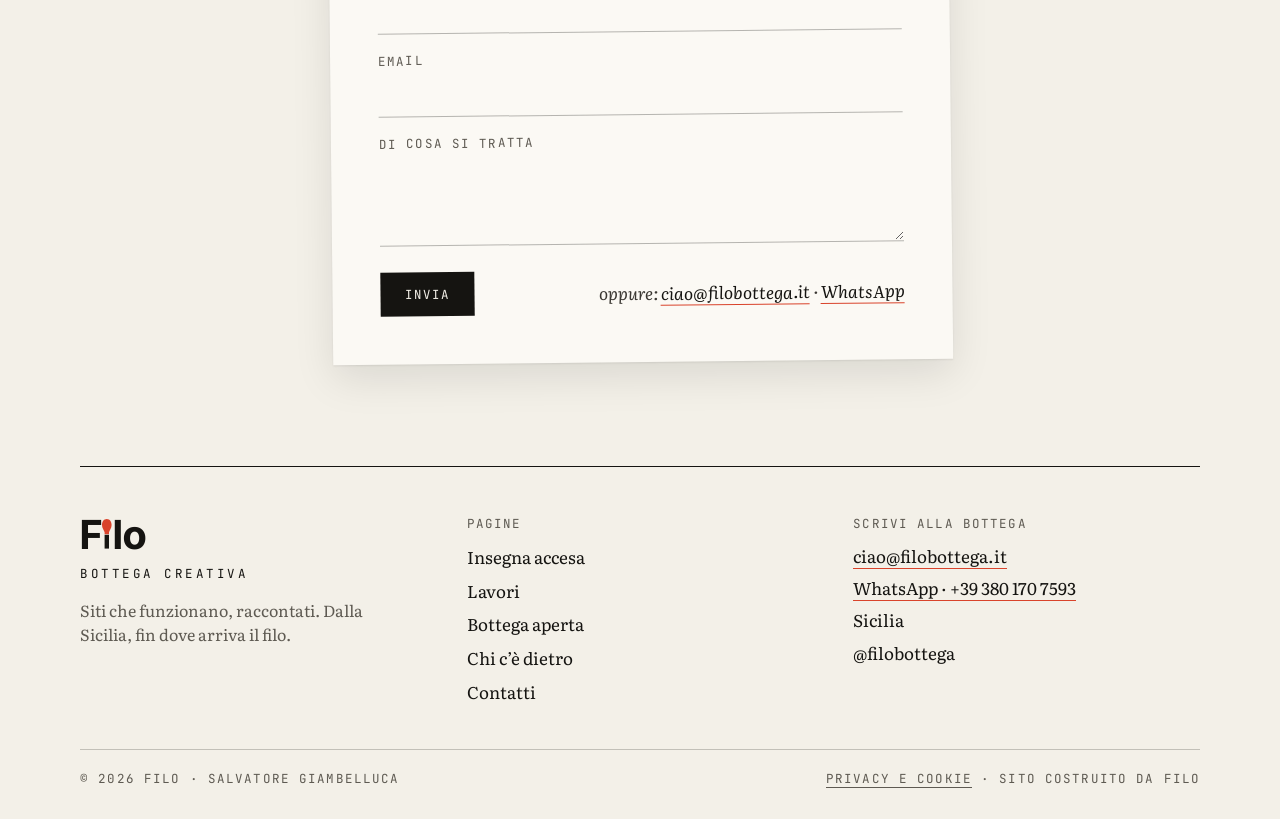
==== commit c6dd6a4d: "Home: la casa come spazio per raccontare la tua storia Co-Authored-By: Claude Opus 5.5 <noreply@anth" ====
--- a/index.html
+++ b/index.html
@@ -140,7 +140,7 @@
 </div>
 <div>
 <h2 class="h" style="margin: 0 0 14px; font-size: clamp(30px, 3.6vw, 46px); line-height: 1; font-weight: 600">La casa</h2>
-<p style="margin: 0 auto; max-width: 19em; font-size: 19px; line-height: 1.55">Chi ti vuole trovare davvero ha bisogno di un indirizzo. Un posto tuo, con le tue parole, che resta tuo anche quando la piazza cambia.</p>
+<p style="margin: 0 auto; max-width: 19em; font-size: 19px; line-height: 1.55">Chi ti vuole trovare davvero ha bisogno di un indirizzo. Uno spazio tuo, per raccontare la tua storia con calma, che resta tuo anche quando la piazza cambia.</p>
 </div>
 </div>
 </div>
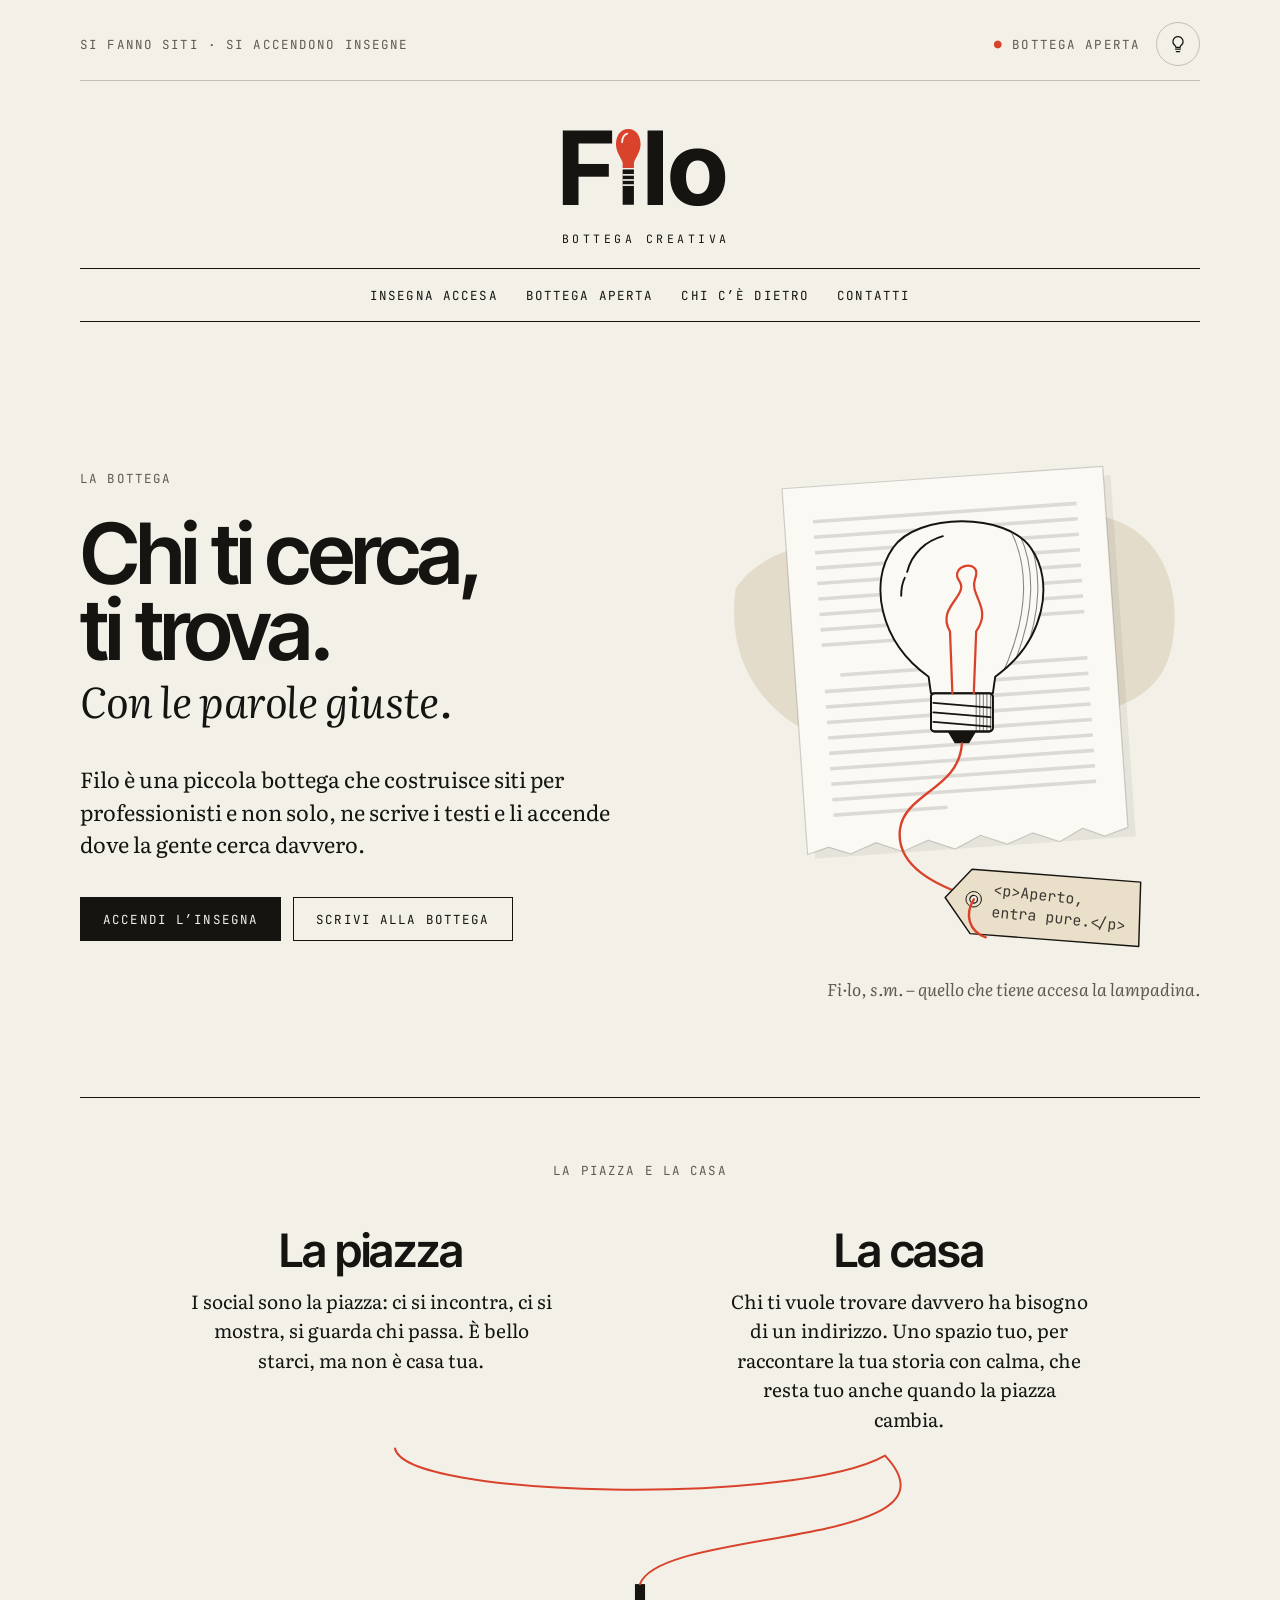
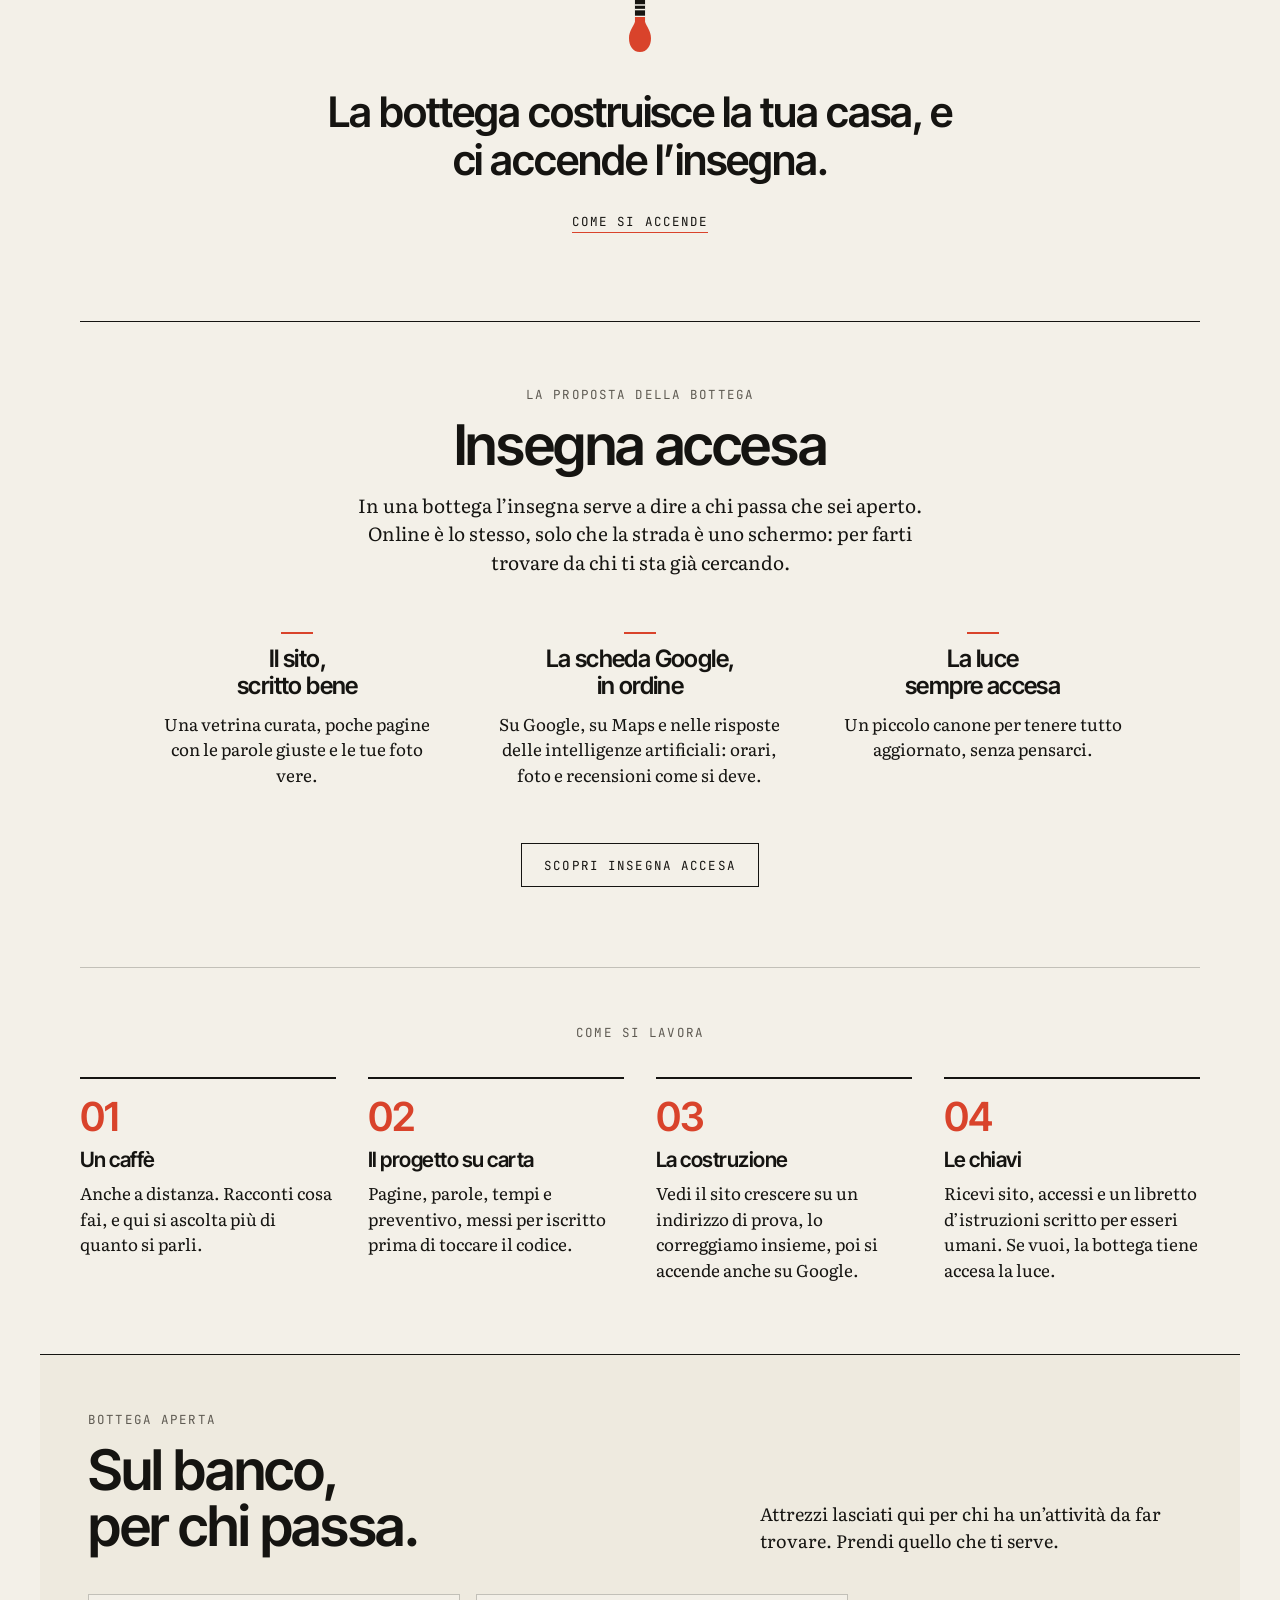
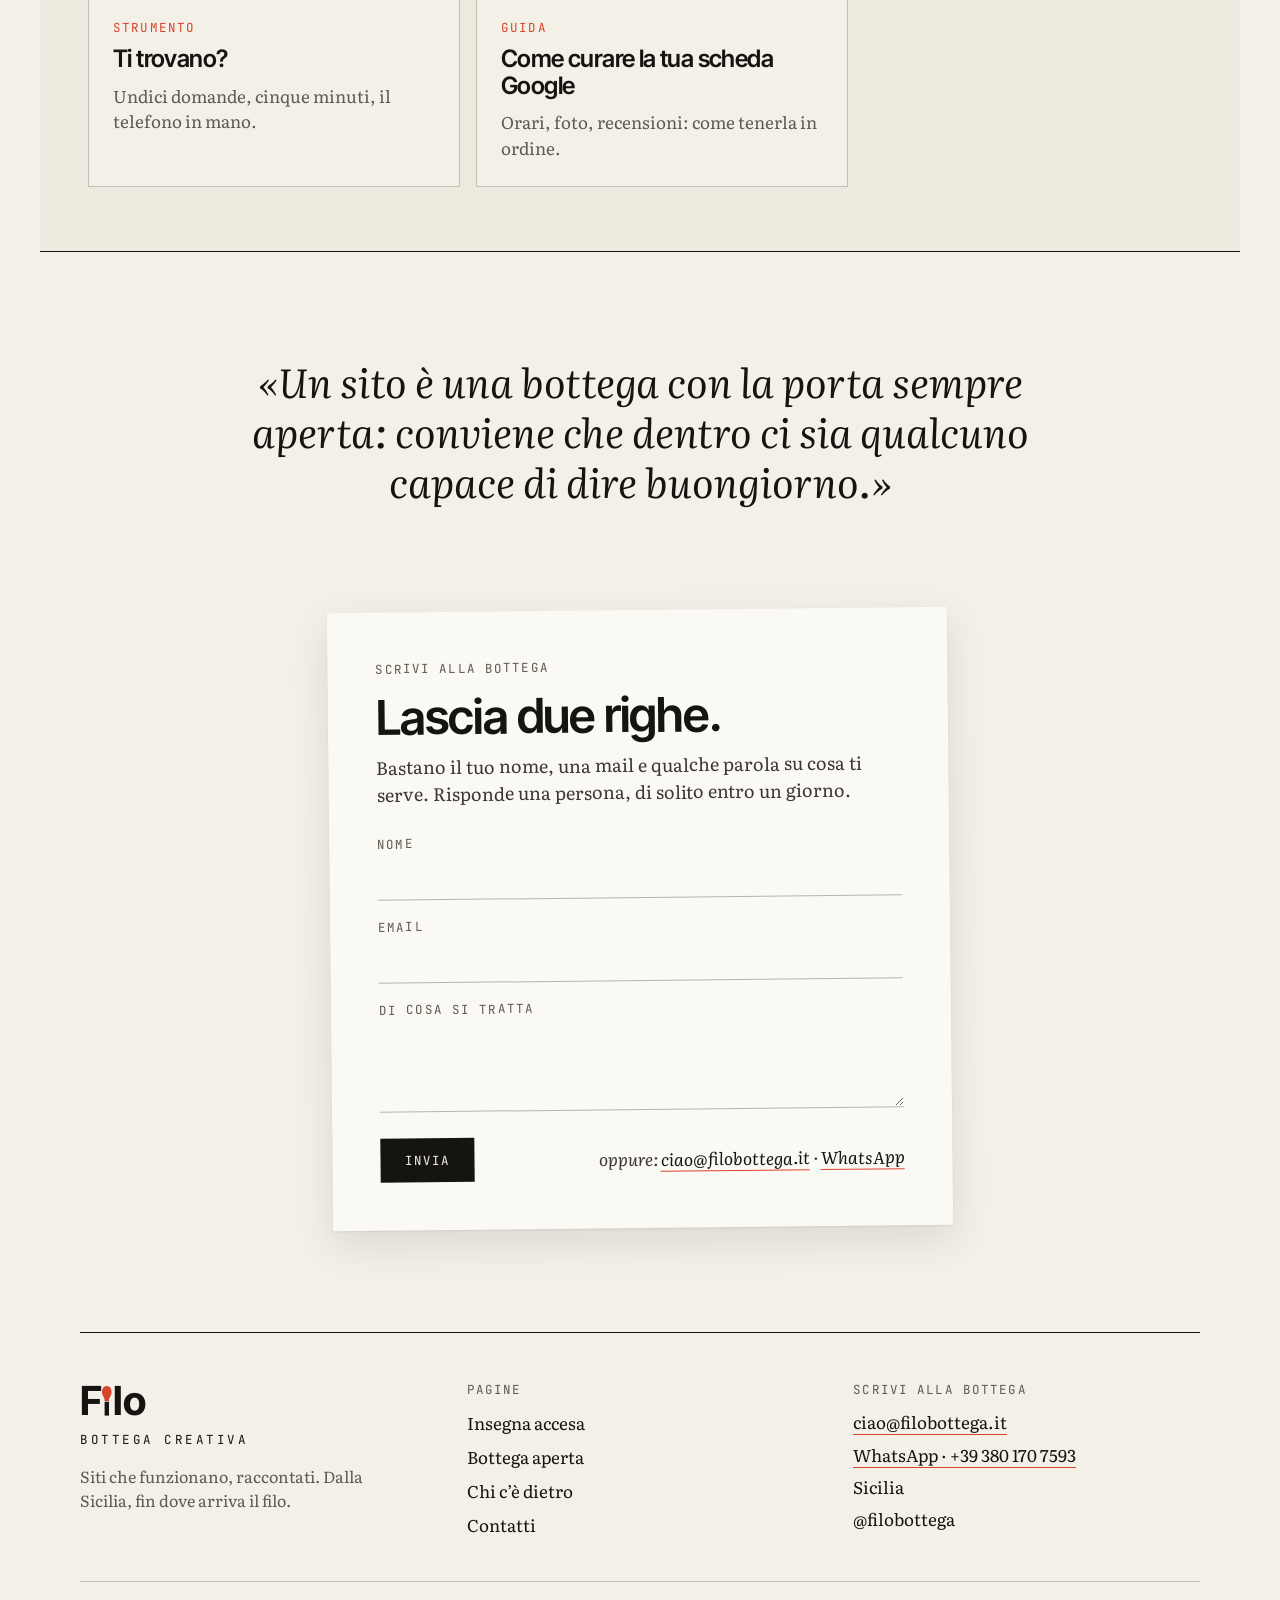
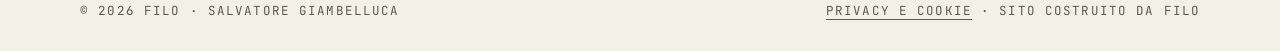
==== commit d351f918: "Filo – prototipo statico del sito Co-Authored-By: Claude Opus 5.5 <noreply@anthropic.com> Claude-Ses" ====
--- a/index.html
+++ b/index.html
@@ -34,7 +34,6 @@
 <button class="menubtn m" type="button" aria-expanded="false" aria-controls="menu" data-menu>Menu</button>
 <nav id="menu" class="navlinks" aria-label="Menu">
 <a href="insegna-accesa.html" class="m">Insegna accesa</a>
-<a href="lavori.html" class="m">Lavori</a>
 <a href="bottega-aperta.html" class="m">Bottega aperta</a>
 <a href="chi-ce-dietro.html" class="m">Chi c’è dietro</a>
 <a href="contatti.html" class="m">Contatti</a>
@@ -48,7 +47,7 @@
 <h1 class="h" style="margin: 0; font-size: clamp(46px, 6.6vw, 100px); line-height: .9; font-weight: 600; letter-spacing: -.045em">Chi ti cerca,<br>ti trova.<br><span style="display: block; margin-top: .22em; font-family: 'Literata', Georgia, serif; font-style: italic; font-weight: 400; font-size: .5em; line-height: 1.1; letter-spacing: -.01em">Con le parole giuste.</span></h1>
 <p style="margin: 40px 0 0; max-width: 34em; font-size: clamp(19px, 1.7vw, 22px); line-height: 1.5">Filo è una piccola bottega che costruisce siti per professionisti e non solo, ne scrive i testi e li accende dove la gente cerca davvero.</p>
 <div style="display: flex; flex-wrap: wrap; gap: 12px; margin-top: 36px">
-<a href="#lavori" class="btn fill m">Guarda i lavori</a>
+<a href="insegna-accesa.html" class="btn fill m">Accendi l’insegna</a>
 <a href="#scrivimi" class="btn m">Scrivi alla bottega</a>
 </div>
 </div>
@@ -203,45 +202,26 @@
 </section>
 
 
-<section id="lavori" style="border-top: 1px solid var(--ink); padding: 56px 0 72px">
-<div style="display: flex; flex-wrap: wrap; justify-content: space-between; align-items: baseline; gap: 16px; margin-bottom: 48px">
-<h2 class="h" style="margin: 0; font-size: clamp(36px, 5vw, 64px); line-height: .95; font-weight: 600">Lavori,<br>raccontati</h2>
-<p class="m" style="margin: 0; color: var(--mute)">Non una vetrina, delle storie</p>
-</div>
-<article style="display: flex; flex-wrap: wrap; gap: 40px 64px; align-items: center">
-<figure style="flex: 1 1 320px; max-width: 480px; margin: 0; background: var(--frame); padding: 12px 12px 0; box-shadow: 0 1px 2px rgba(0,0,0,.08), 0 10px 26px rgba(0,0,0,.09); transform: rotate(-1.2deg)">
-<div style="aspect-ratio: 16 / 10; background: var(--ph); display: flex; align-items: center; justify-content: center"><span class="m" style="color: #6B665C">[Schermata del sito di Mey]</span></div>
-<figcaption style="font-style: italic; font-size: 16px; color: #3A3732; padding: 12px 4px 16px">Un sito che respira.</figcaption>
-</figure>
-<div style="flex: 1 1 360px; min-width: 0">
-<p class="m" style="margin: 0 0 14px; color: var(--mute)">Yoga con Mey · Tema WordPress · in lavorazione</p>
-<h3 class="h" style="margin: 0 0 16px; font-size: clamp(30px, 3.4vw, 44px); line-height: 1.02; font-weight: 600">Respirare anche sullo schermo</h3>
-<p style="margin: 0 0 22px; font-size: 19px; line-height: 1.55">Mey insegna yoga e voleva un sito che non urlasse. Abbiamo tolto metà delle pagine e lasciato il silenzio dove serviva.</p>
-<a href="lavori.html#mey" class="m" style="border-bottom: 1px solid currentColor; padding-bottom: 2px">Leggi il racconto</a>
-</div>
-</article>
-<p style="margin: 56px 0 0; text-align: center; font-style: italic; font-size: 20px; color: var(--mute)">Il prossimo racconto potrebbe essere il tuo. <a href="#scrivimi" style="font-style: normal; border-bottom: 1px solid var(--accent)">Scrivi alla bottega</a></p>
-</section>
 
 <section id="aperta" style="background: var(--card); border-top: 1px solid var(--ink); border-bottom: 1px solid var(--ink); padding: 56px clamp(16px, 4vw, 48px) 64px; margin: 0 calc(-1 * clamp(16px, 4vw, 40px))">
 <div style="max-width: 1120px; margin: 0 auto">
 <div style="display: flex; flex-wrap: wrap; justify-content: space-between; align-items: flex-end; gap: 20px; margin-bottom: 40px">
 <div>
 <p class="m" style="margin: 0 0 14px; color: var(--mute)">Bottega aperta</p>
-<h2 class="h" style="margin: 0; font-size: clamp(34px, 4.4vw, 56px); line-height: 1; font-weight: 600">Prendete pure,<br>è gratis.</h2>
-</div>
-<p style="margin: 0; max-width: 24em; font-size: 18px; line-height: 1.5">Attrezzi lasciati sul banco per chi lavora sul territorio, anche per chi non scriverà mai.</p>
+<h2 class="h" style="margin: 0; font-size: clamp(34px, 4.4vw, 56px); line-height: 1; font-weight: 600">Sul banco,<br>per chi passa.</h2>
+</div>
+<p style="margin: 0; max-width: 24em; font-size: 18px; line-height: 1.5">Attrezzi lasciati qui per chi ha un’attività da far trovare. Prendi quello che ti serve.</p>
 </div>
 <div style="display: grid; grid-template-columns: repeat(auto-fit, minmax(280px, 1fr)); gap: 16px; max-width: 760px">
 <a href="bottega-aperta.html" style="display: flex; flex-direction: column; gap: 10px; background: var(--paper); border: 1px solid var(--line); padding: 24px 24px 26px">
 <span class="m" style="color: var(--accent)">Strumento</span>
-<span class="h" style="font-size: 24px; font-weight: 600; line-height: 1.1">La lista prima di andare online</span>
-<span style="font-size: 17px; line-height: 1.5; color: var(--mute)">Da spuntare, ricorda dove eri rimasto.</span>
+<span class="h" style="font-size: 24px; font-weight: 600; line-height: 1.1">Ti trovano?</span>
+<span style="font-size: 17px; line-height: 1.5; color: var(--mute)">Undici domande, cinque minuti, il telefono in mano.</span>
 </a>
 <a href="bottega-aperta.html" style="display: flex; flex-direction: column; gap: 10px; background: var(--paper); border: 1px solid var(--line); padding: 24px 24px 26px">
 <span class="m" style="color: var(--accent)">Guida</span>
 <span class="h" style="font-size: 24px; font-weight: 600; line-height: 1.1">Come curare la tua scheda Google</span>
-<span style="font-size: 17px; line-height: 1.5; color: var(--mute)">Orari, foto, recensioni: le dieci cose che contano.</span>
+<span style="font-size: 17px; line-height: 1.5; color: var(--mute)">Orari, foto, recensioni: come tenerla in ordine.</span>
 </a>
 </div>
 </div>
@@ -279,7 +259,6 @@
 <p class="m" style="margin: 0 0 8px; color: var(--mute)">Pagine</p>
 <ul style="list-style: none; margin: 0; padding: 0; font-size: 17px; line-height: 1.4">
 <li><a href="insegna-accesa.html" style="display: inline-block; padding: 5px 0">Insegna accesa</a></li>
-<li><a href="lavori.html" style="display: inline-block; padding: 5px 0">Lavori</a></li>
 <li><a href="bottega-aperta.html" style="display: inline-block; padding: 5px 0">Bottega aperta</a></li>
 <li><a href="chi-ce-dietro.html" style="display: inline-block; padding: 5px 0">Chi c’è dietro</a></li>
 <li><a href="contatti.html" style="display: inline-block; padding: 5px 0">Contatti</a></li>
--- a/assets/style.css
+++ b/assets/style.css
@@ -38,8 +38,6 @@
 .pg{--paper:#F3F0E8;--ink:#151411;--mute:#5E5A52;--line:rgba(21,20,17,.22);--accent:#D9432B;--frame:#FBF9F4;--card:#EEEADF;background:var(--paper);color:var(--ink);font-family:'Literata',Georgia,serif}
 .pg.dark{--paper:#151411;--ink:#ECE8DE;--mute:#A8A397;--line:rgba(236,232,222,.22);--accent:#E8573F;--frame:#ECE8DE;--card:#1D1B18}
 .here{color:var(--accent)}
-.pg{--paper:#F3F0E8;--ink:#151411;--mute:#5E5A52;--line:rgba(21,20,17,.22);--accent:#D9432B;--frame:#FBF9F4;--ph:#DDD7C9;--card:#EEEADF;background:var(--paper);color:var(--ink);font-family:'Literata',Georgia,serif}
-.pg.dark{--paper:#151411;--ink:#ECE8DE;--mute:#A8A397;--line:rgba(236,232,222,.22);--accent:#E8573F;--frame:#ECE8DE;--ph:#2C2A25;--card:#1D1B18}
 .chk{display:flex;gap:14px;align-items:flex-start;min-height:44px;padding:10px 0;border-bottom:1px solid var(--line);cursor:pointer;font-size:18px;line-height:1.45}
 .chk input{appearance:none;-webkit-appearance:none;flex:0 0 22px;width:22px;height:22px;margin:2px 0 0;border:1.5px solid var(--ink);background:transparent;cursor:pointer;display:grid;place-content:center}
 .chk input:checked{background:var(--accent);border-color:var(--accent)}
@@ -48,6 +46,8 @@
 .done{color:var(--mute);text-decoration:line-through;text-decoration-color:var(--accent)}
 .reset{background:none;border:0;padding:0;min-height:44px;color:var(--mute);cursor:pointer;border-bottom:1px solid currentColor}
 .reset:hover{color:var(--accent)}
+.pg{--paper:#F3F0E8;--ink:#151411;--mute:#5E5A52;--line:rgba(21,20,17,.22);--accent:#D9432B;--frame:#FBF9F4;--ph:#DDD7C9;--card:#EEEADF;background:var(--paper);color:var(--ink);font-family:'Literata',Georgia,serif}
+.pg.dark{--paper:#151411;--ink:#ECE8DE;--mute:#A8A397;--line:rgba(236,232,222,.22);--accent:#E8573F;--frame:#ECE8DE;--ph:#2C2A25;--card:#1D1B18}
 .chip{min-height:40px;padding:0 16px;border:1px solid rgba(21,20,17,.35);background:transparent;color:#151411;cursor:pointer;border-radius:999px}
 .chip:hover{border-color:#D9432B}
 .chip.on{background:#151411;border-color:#151411;color:#F3F0E8}
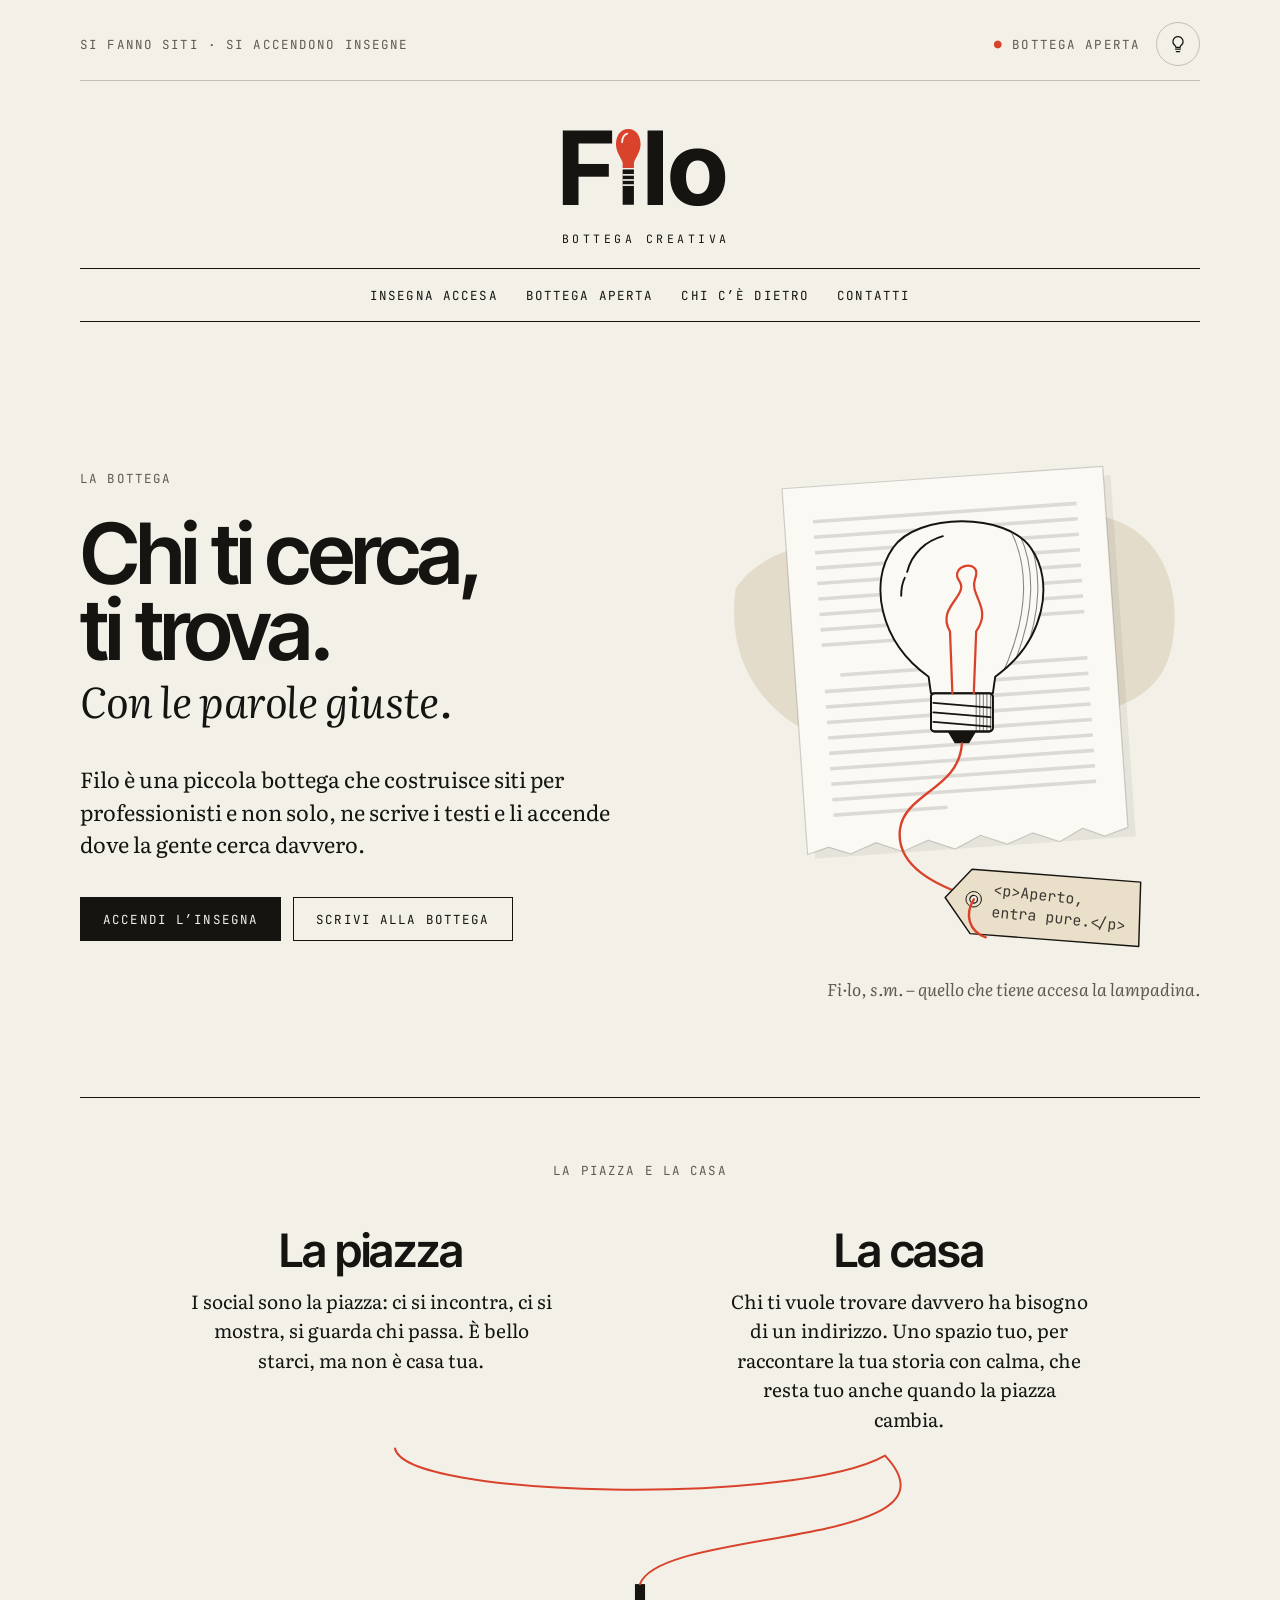
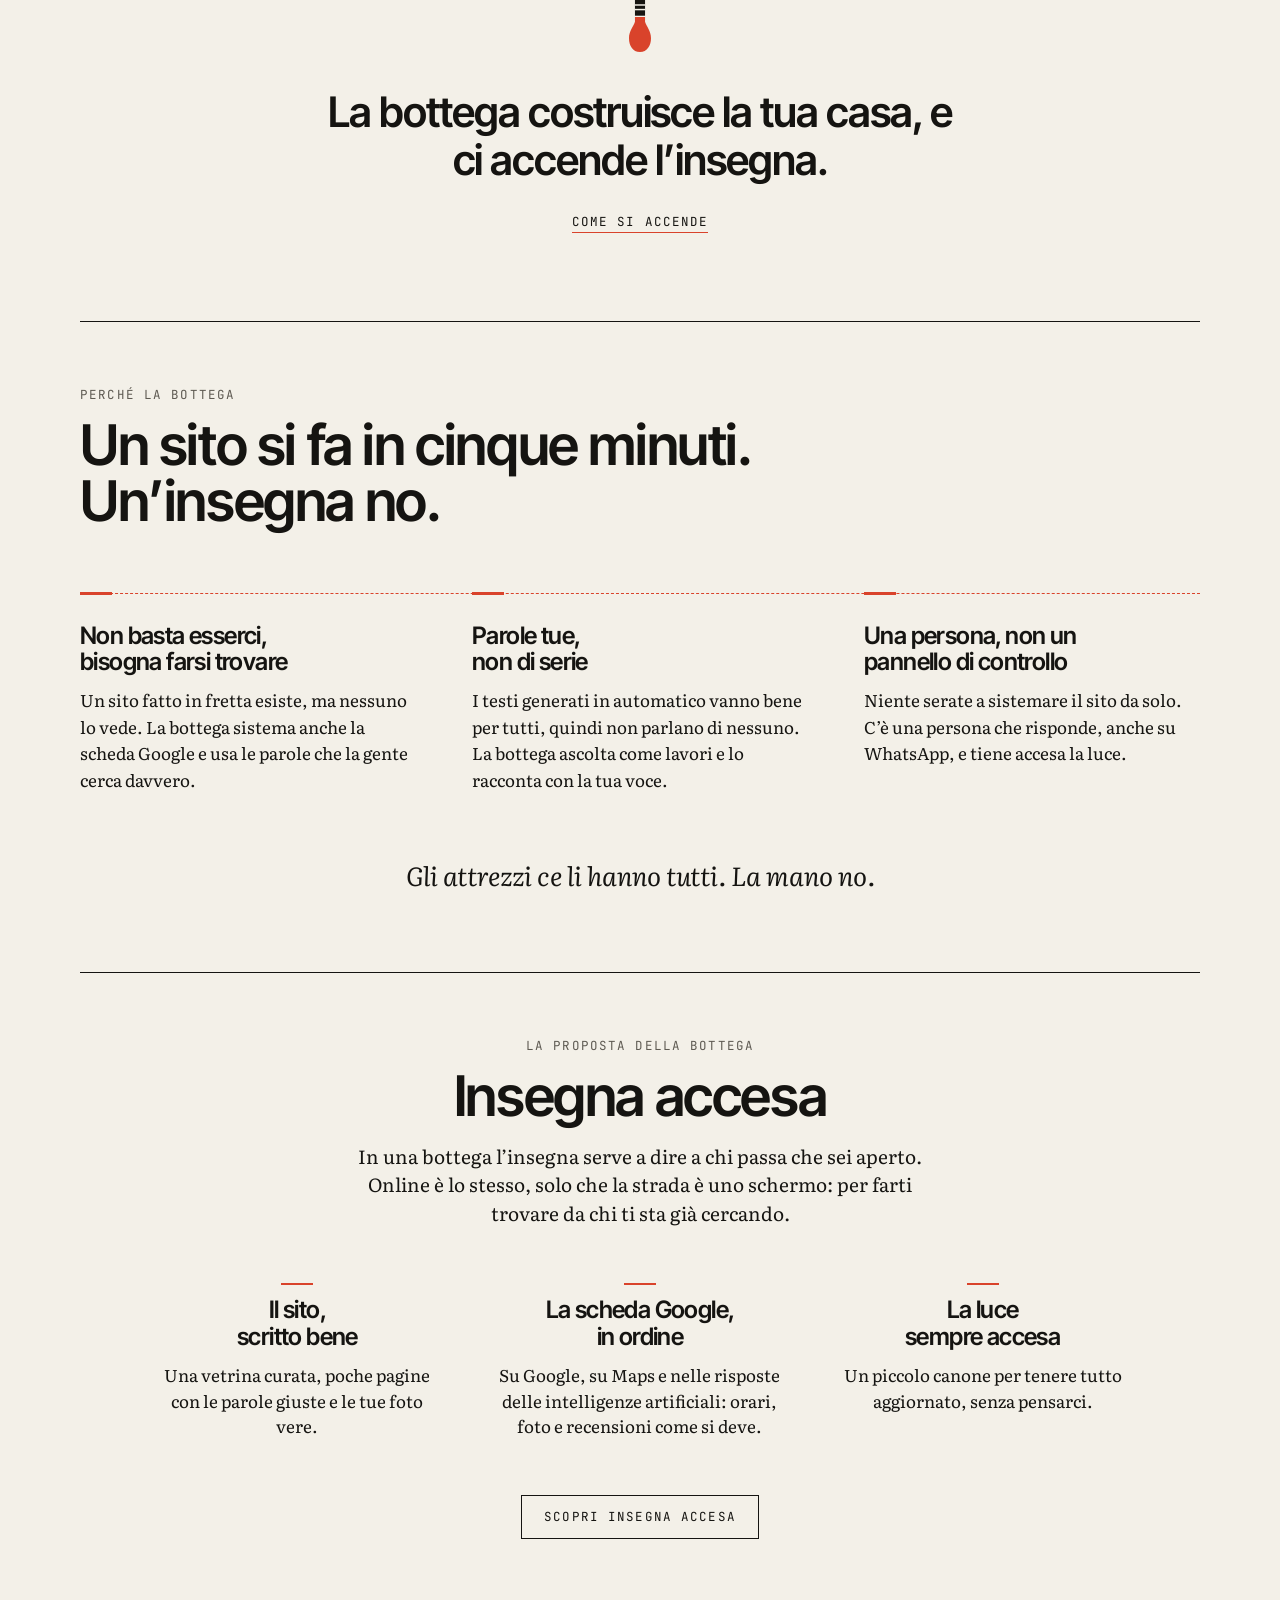
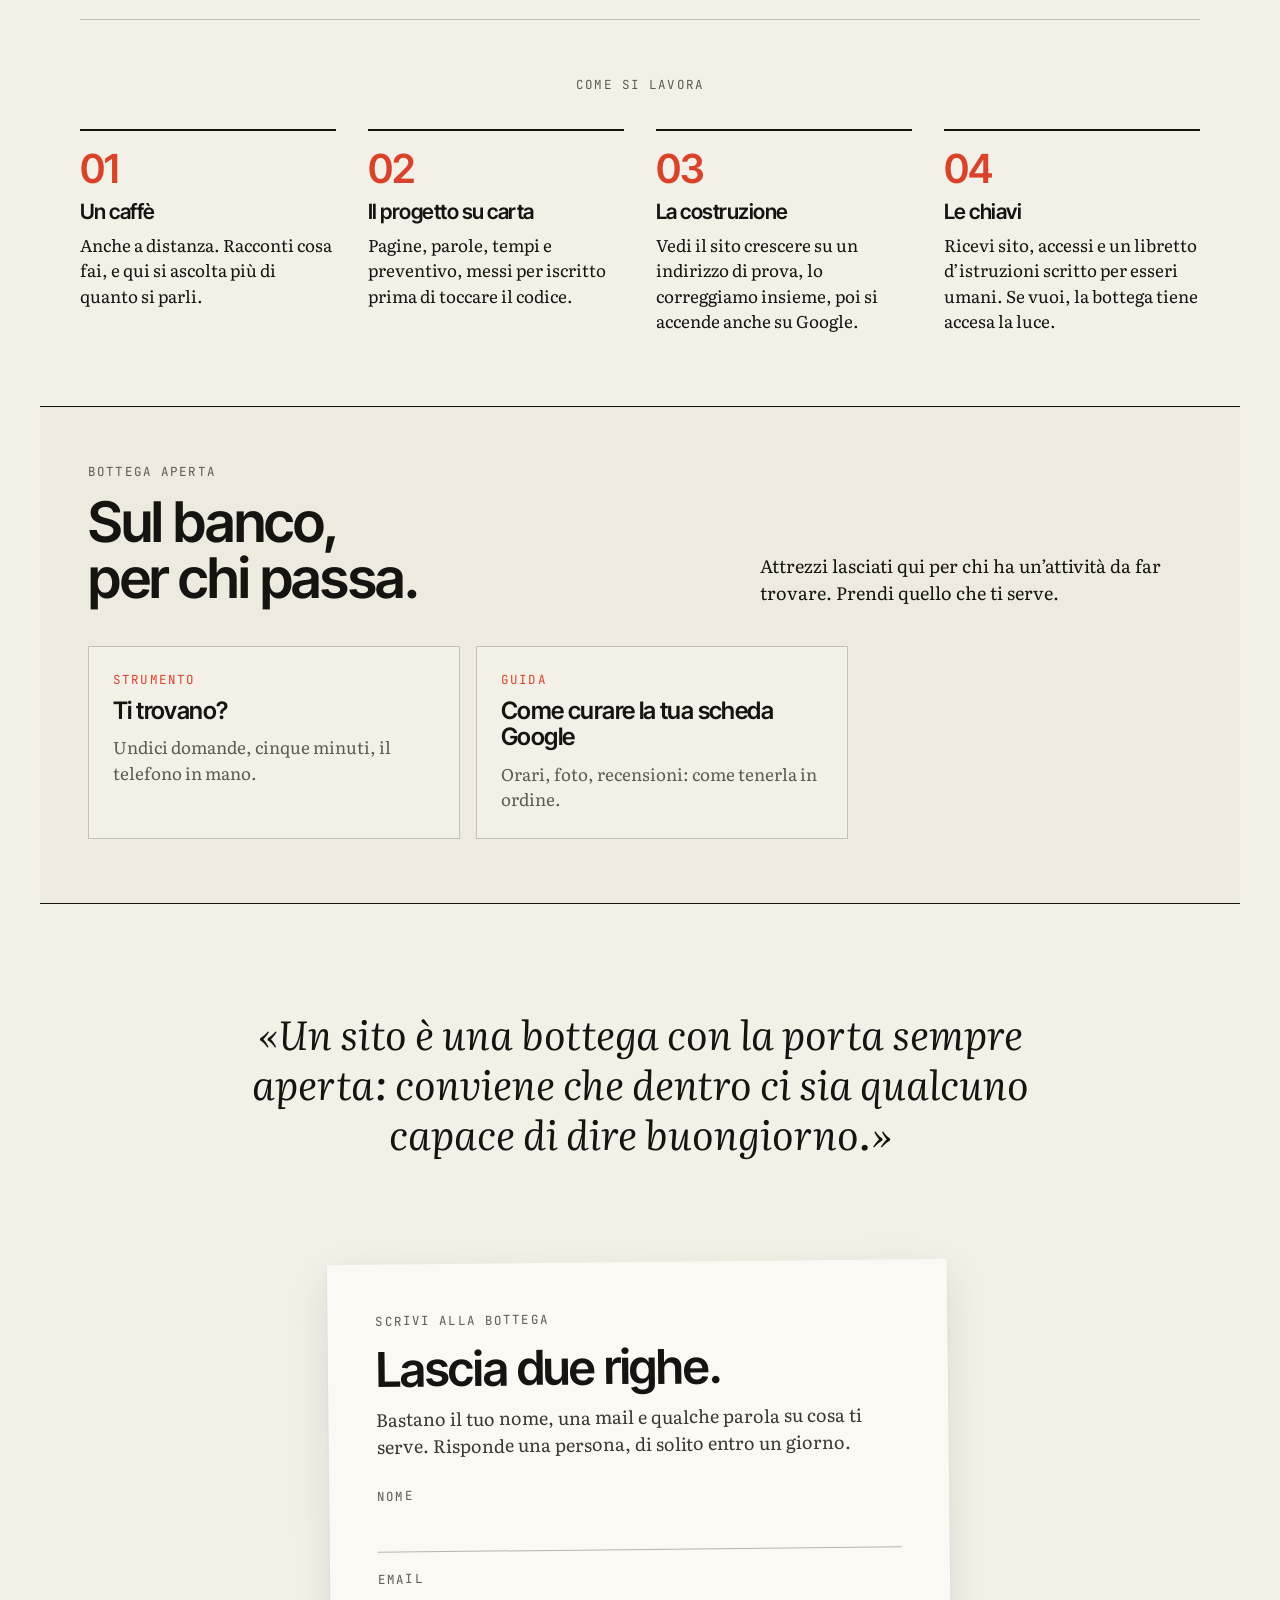
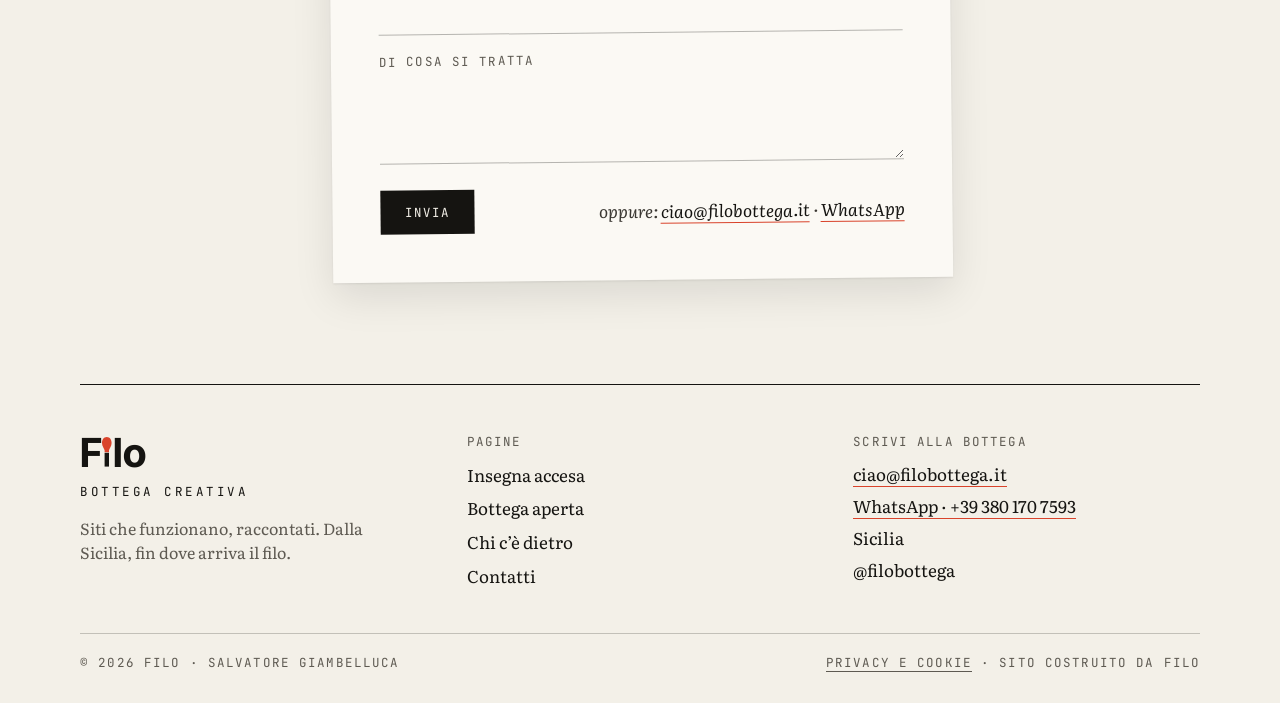
==== commit 6c398d8c: "Home: sezione «Perché la bottega» (tema 1.0.5) Co-Authored-By: Claude Opus 5.5 <noreply@anthropic.co" ====
--- a/index.html
+++ b/index.html
@@ -150,6 +150,26 @@
 </div>
 </section>
 
+<section id="perche" style="border-top: 1px solid var(--ink); padding: 64px 0 80px">
+<p class="m" style="margin: 0 0 14px; color: var(--mute)">Perché la bottega</p>
+<h2 class="h" style="margin: 0 0 64px; max-width: 13em; font-size: clamp(34px, 4.4vw, 56px); line-height: 1; font-weight: 600">Un sito si fa in cinque minuti.<br>Un’insegna no.</h2>
+<div class="pb-grid">
+<div class="pb-item">
+<h3 class="h" style="margin: 0 0 12px; font-size: 24px; font-weight: 600; line-height: 1.1">Non basta esserci,<br>bisogna farsi trovare</h3>
+<p style="margin: 0; font-size: 17px; line-height: 1.55">Un sito fatto in fretta esiste, ma nessuno lo vede. La bottega sistema anche la scheda Google e usa le parole che la gente cerca davvero.</p>
+</div>
+<div class="pb-item">
+<h3 class="h" style="margin: 0 0 12px; font-size: 24px; font-weight: 600; line-height: 1.1">Parole tue,<br>non di serie</h3>
+<p style="margin: 0; font-size: 17px; line-height: 1.55">I testi generati in automatico vanno bene per tutti, quindi non parlano di nessuno. La bottega ascolta come lavori e lo racconta con la tua voce.</p>
+</div>
+<div class="pb-item">
+<h3 class="h" style="margin: 0 0 12px; font-size: 24px; font-weight: 600; line-height: 1.1">Una persona, non un<br>pannello di controllo</h3>
+<p style="margin: 0; font-size: 17px; line-height: 1.55">Niente serate a sistemare il sito da solo. C’è una persona che risponde, anche su WhatsApp, e tiene accesa la luce.</p>
+</div>
+</div>
+<p style="margin: 64px auto 0; max-width: 22em; padding: 0 12px; text-align: center; font-style: italic; font-size: clamp(21px, 2.2vw, 26px); line-height: 1.35">Gli attrezzi ce li hanno tutti. La mano no.</p>
+</section>
+
 <section id="insegna" style="border-top: 1px solid var(--ink); padding: 64px 0 80px; text-align: center">
 <p class="m" style="margin: 0 0 14px; color: var(--mute)">La proposta della bottega</p>
 <h2 class="h" style="margin: 0 0 18px; font-size: clamp(34px, 4.4vw, 56px); line-height: 1; font-weight: 600">Insegna accesa</h2>
--- a/assets/style.css
+++ b/assets/style.css
@@ -21,6 +21,11 @@
 .hnav .navlinks{margin-left:0;justify-content:center;gap:0 28px}
 .mbr{display:none}
 .thread-v{display:none}
+.pb-grid{position:relative;display:grid;grid-template-columns:repeat(3,minmax(0,1fr));gap:40px 56px;padding-top:30px}
+.pb-grid::before{content:"";position:absolute;left:0;right:0;top:0;border-top:1.5px dashed var(--accent)}
+.pb-item{position:relative;min-width:0}
+.pb-item::before{content:"";position:absolute;left:0;top:-31px;width:32px;height:3px;background:var(--accent)}
+@media (max-width:760px){.pb-grid{grid-template-columns:minmax(0,1fr);row-gap:40px;padding:0 0 0 26px}.pb-grid::before{right:auto;top:8px;bottom:8px;border-top:0;border-left:1.5px dashed var(--accent)}.pb-item::before{left:-26px;top:11px;width:16px;height:2px}}
 @media (max-width:760px){.thread-h{display:none}.thread-v{display:block}.pc-cols{grid-template-columns:minmax(0,1fr) !important;row-gap:120px !important;padding-bottom:90px !important}.pc-cols>div{padding:0 12px}.pc-cols p{font-size:17px !important}}
 @media (max-width:760px){.topbar{flex-wrap:nowrap !important}.open-status{display:none !important}.mbr{display:inline}.sep{display:none}.sign{line-height:1.7}}
 @media (max-width:760px){
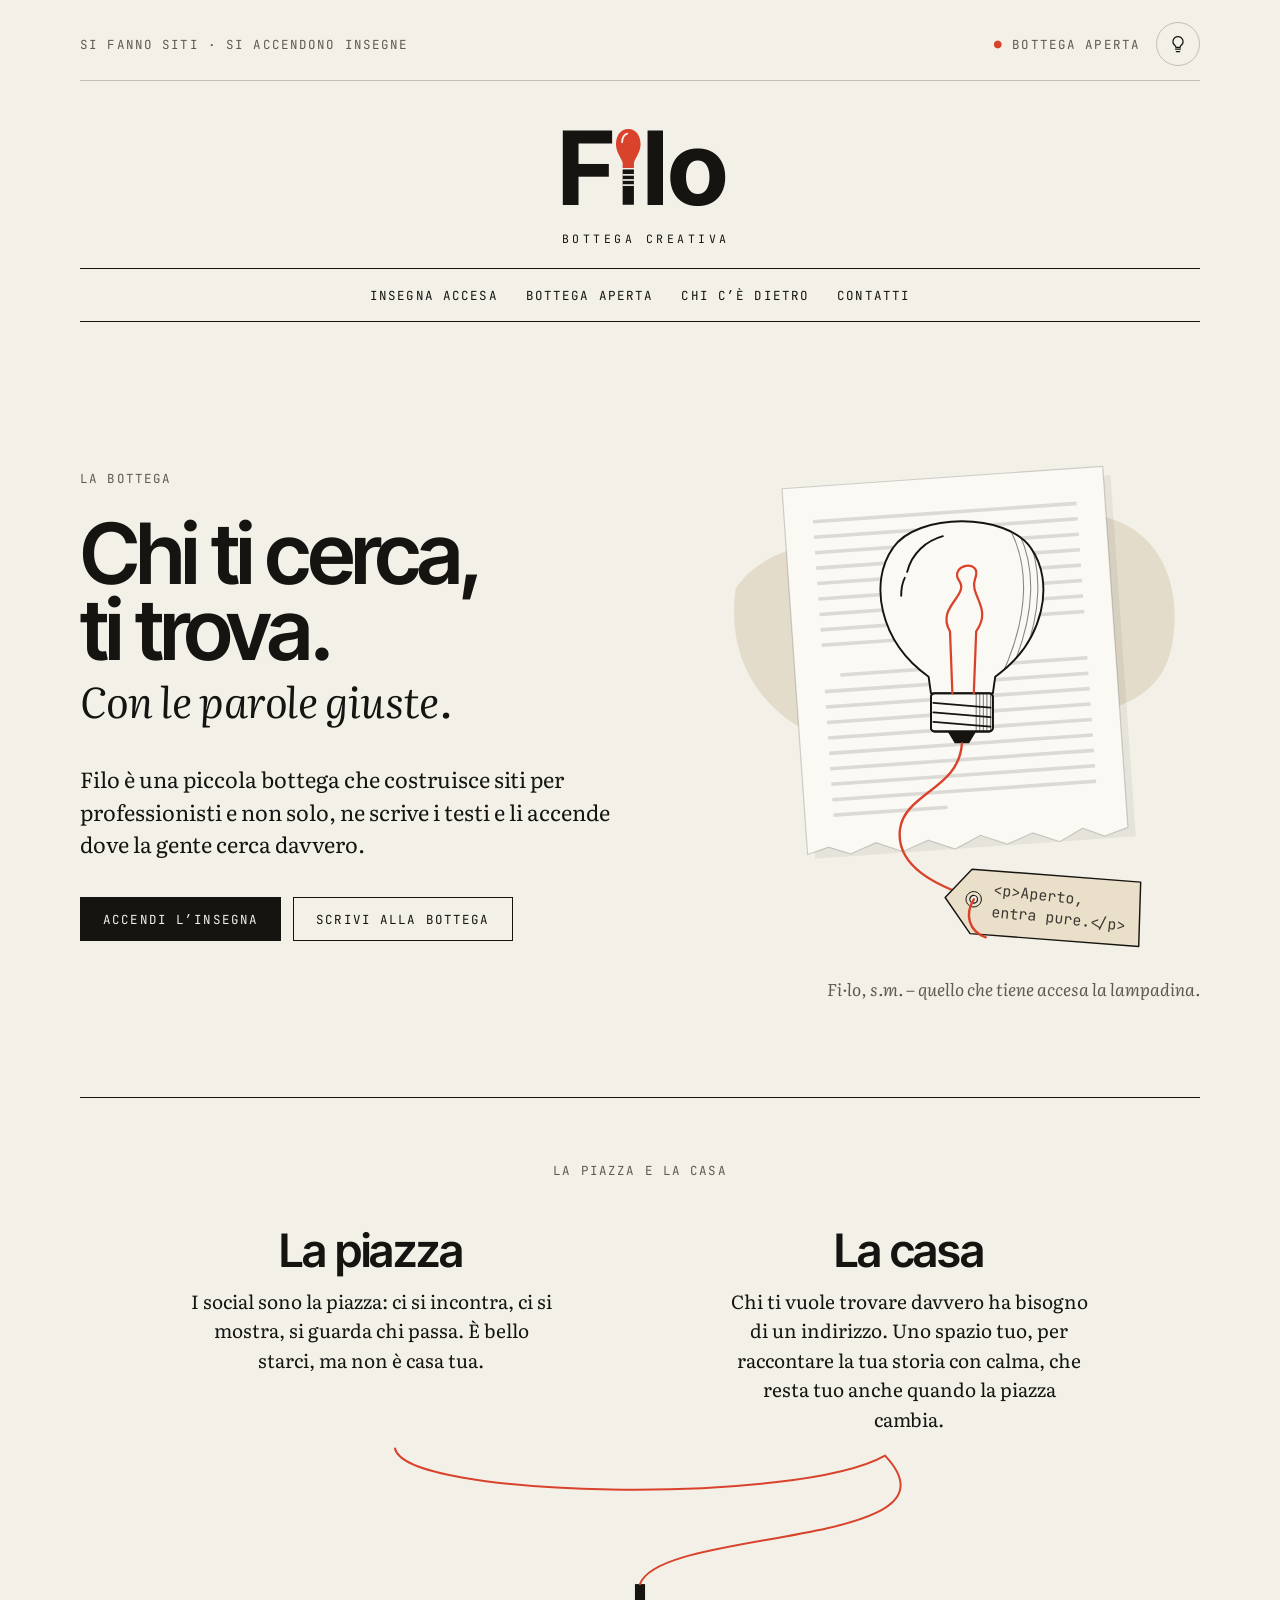
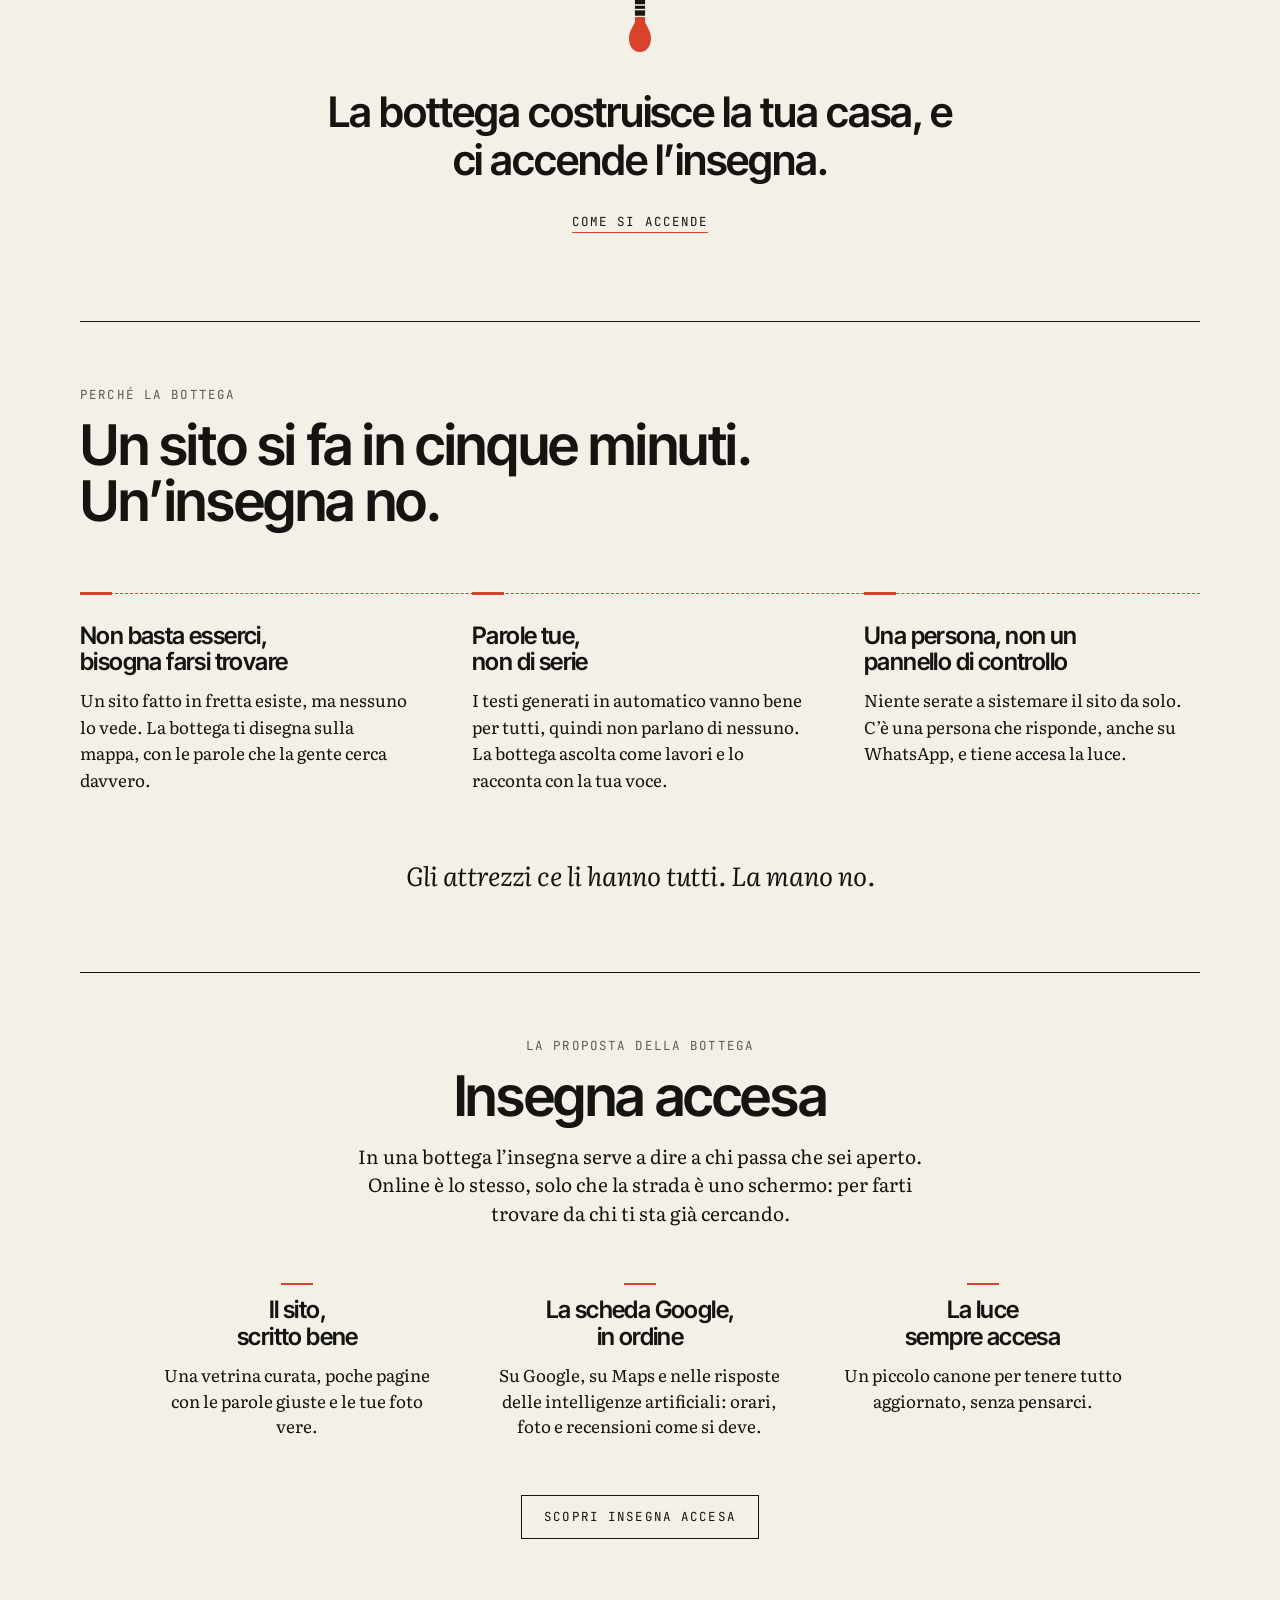
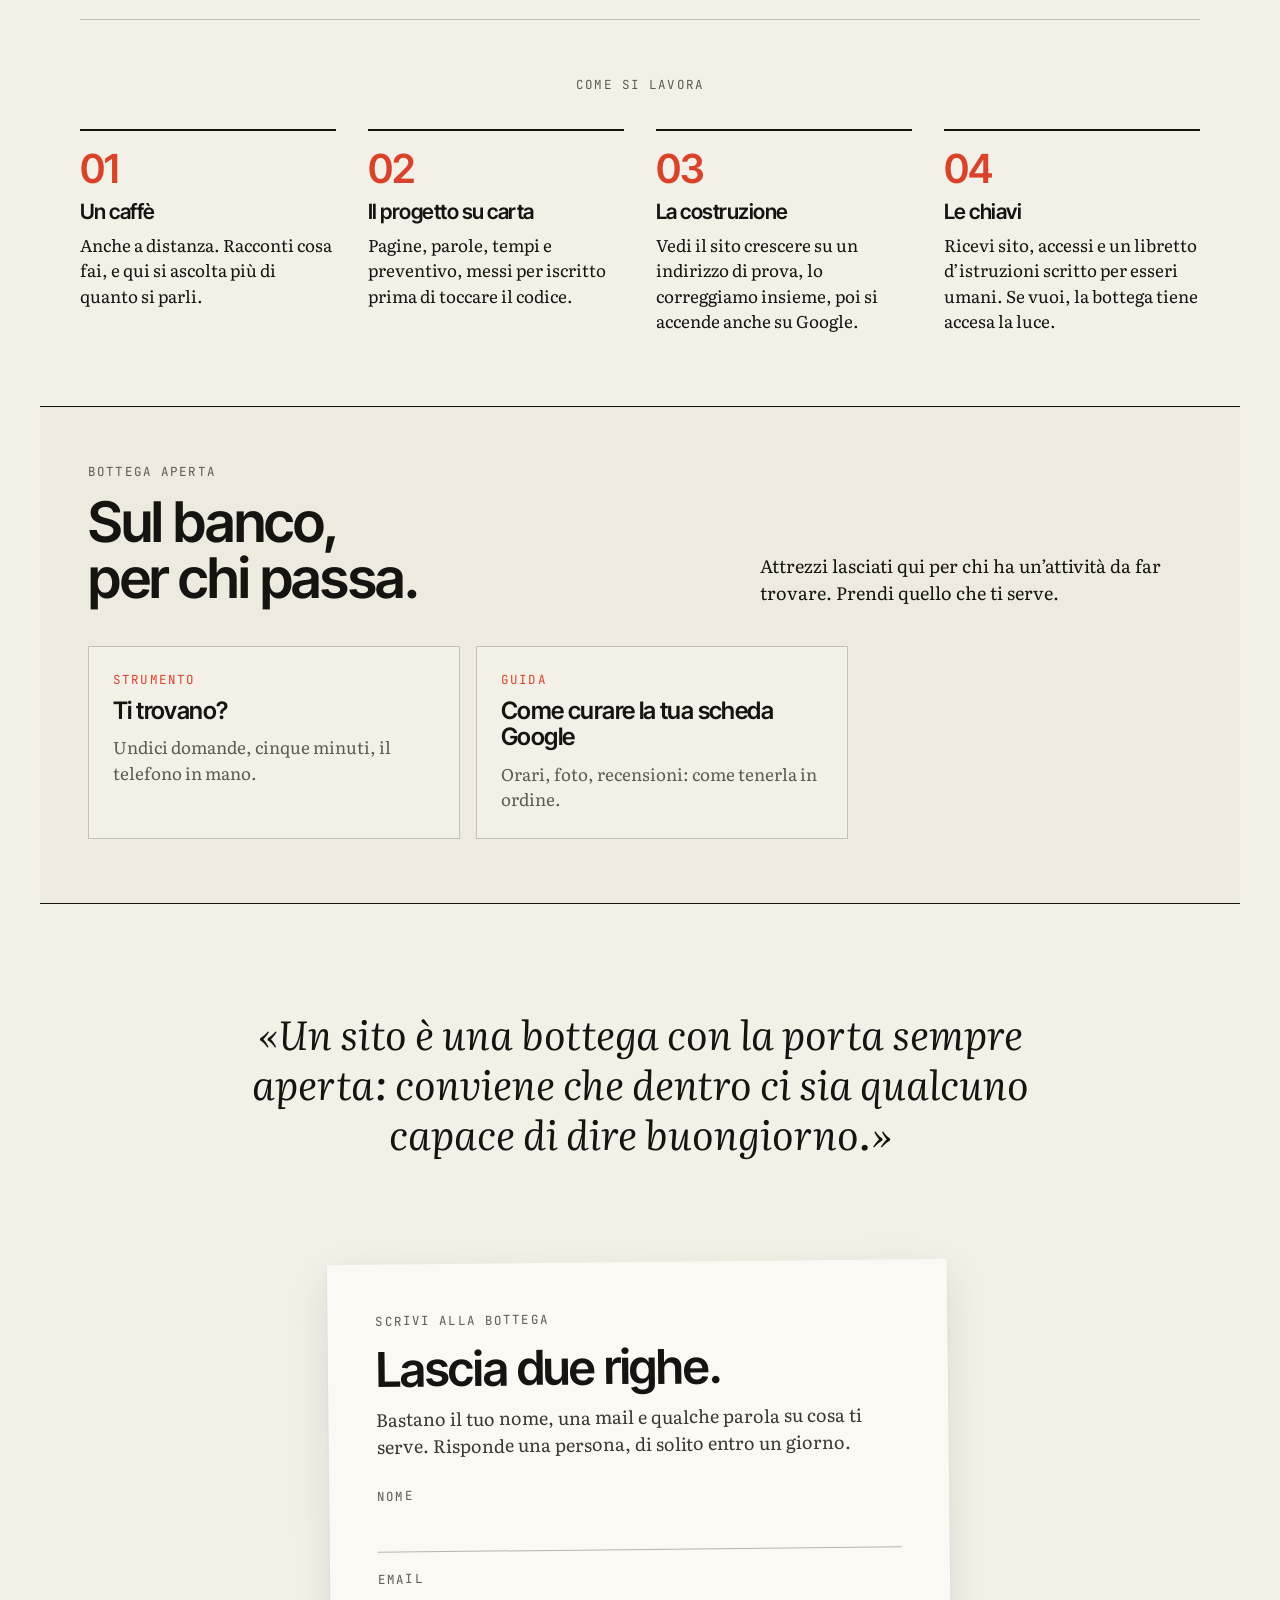
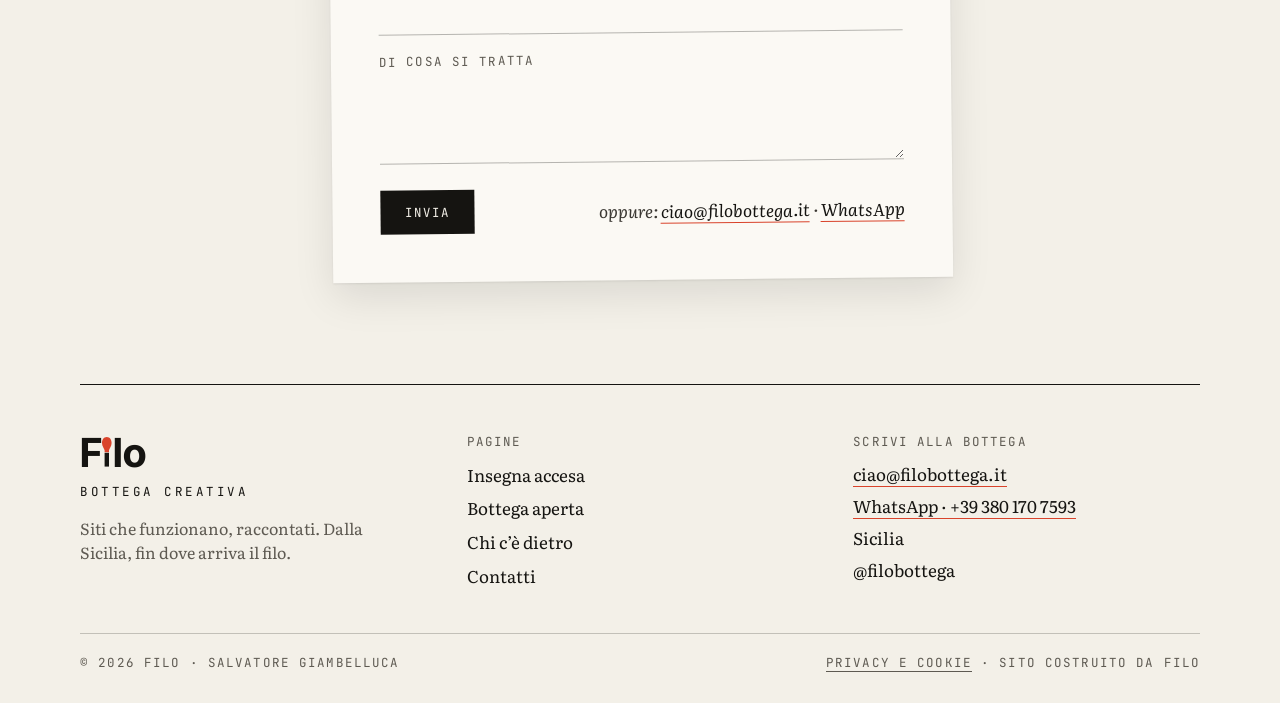
==== commit 4feedc9d: "Perché la bottega: «ti disegna sulla mappa» (tema 1.0.6) Co-Authored-By: Claude Opus 5.5 <noreply@an" ====
--- a/index.html
+++ b/index.html
@@ -156,7 +156,7 @@
 <div class="pb-grid">
 <div class="pb-item">
 <h3 class="h" style="margin: 0 0 12px; font-size: 24px; font-weight: 600; line-height: 1.1">Non basta esserci,<br>bisogna farsi trovare</h3>
-<p style="margin: 0; font-size: 17px; line-height: 1.55">Un sito fatto in fretta esiste, ma nessuno lo vede. La bottega sistema anche la scheda Google e usa le parole che la gente cerca davvero.</p>
+<p style="margin: 0; font-size: 17px; line-height: 1.55">Un sito fatto in fretta esiste, ma nessuno lo vede. La bottega ti disegna sulla mappa, con le parole che la gente cerca davvero.</p>
 </div>
 <div class="pb-item">
 <h3 class="h" style="margin: 0 0 12px; font-size: 24px; font-weight: 600; line-height: 1.1">Parole tue,<br>non di serie</h3>
